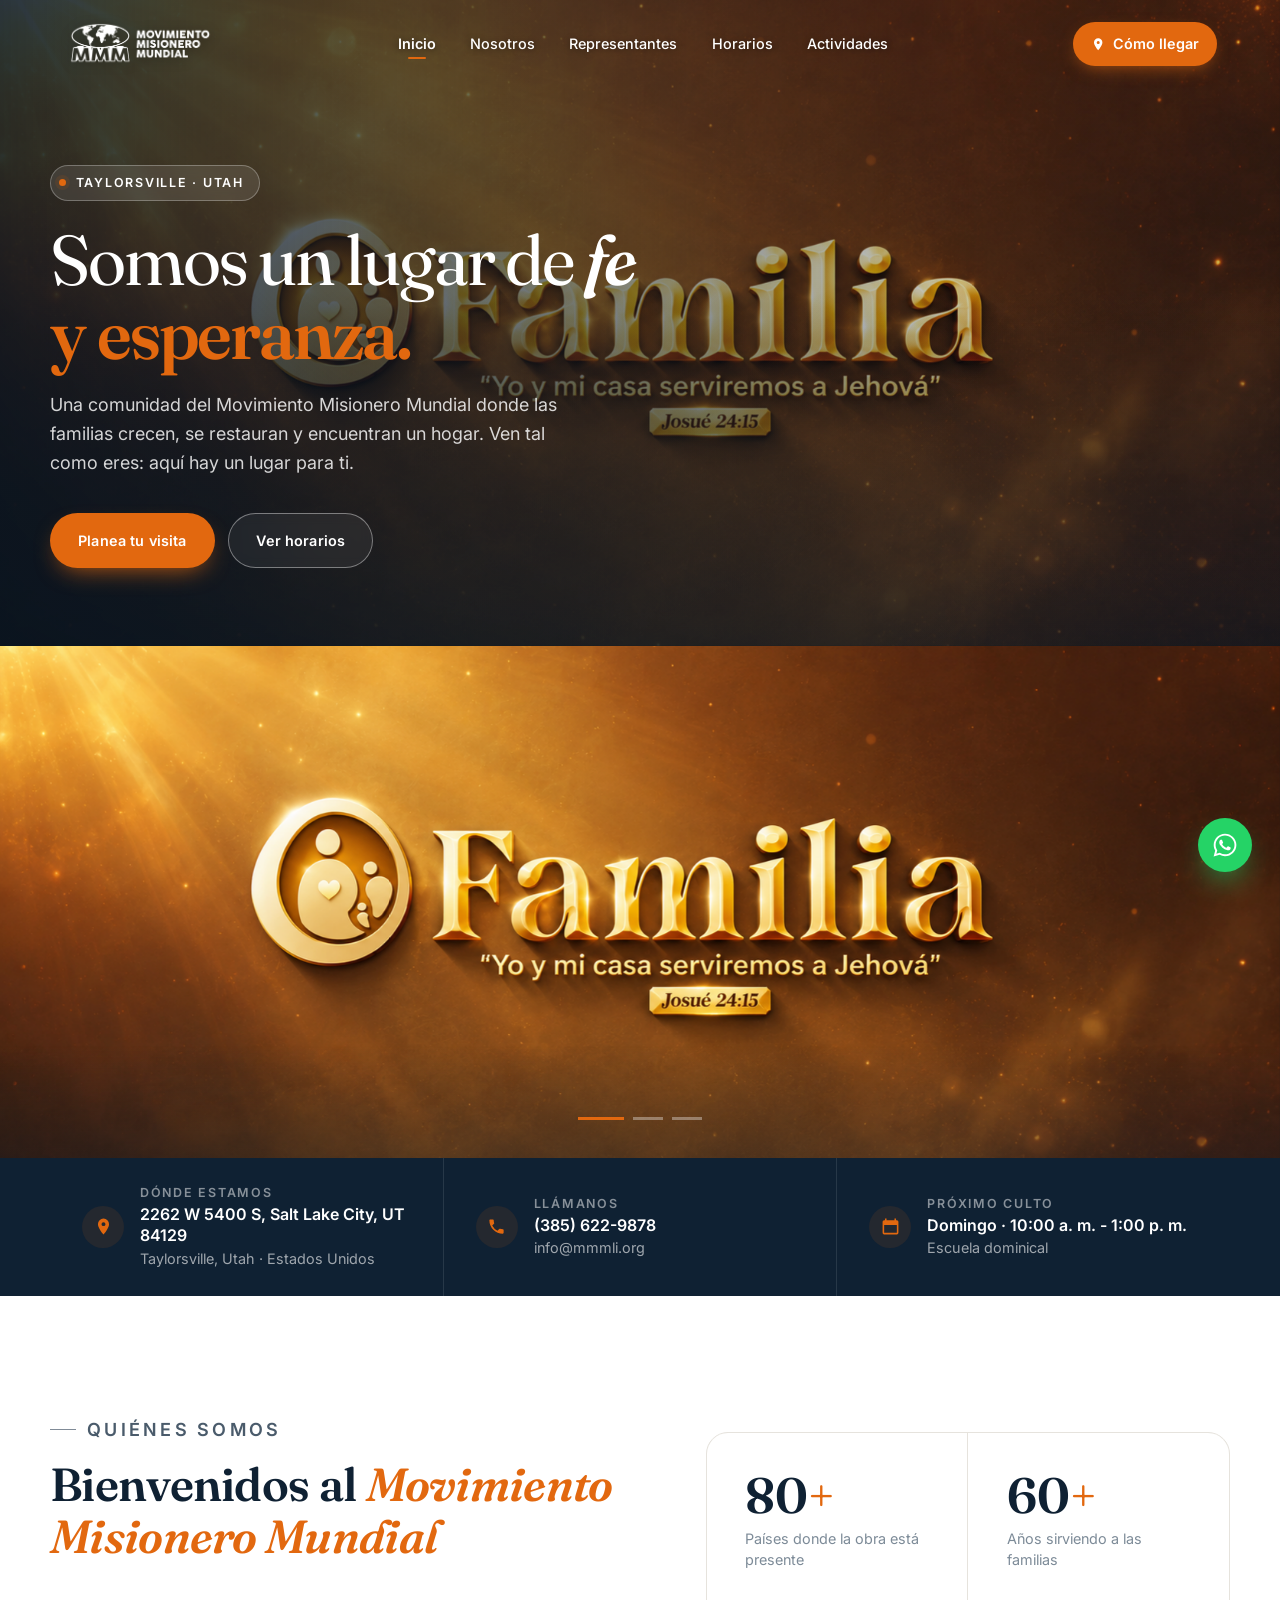
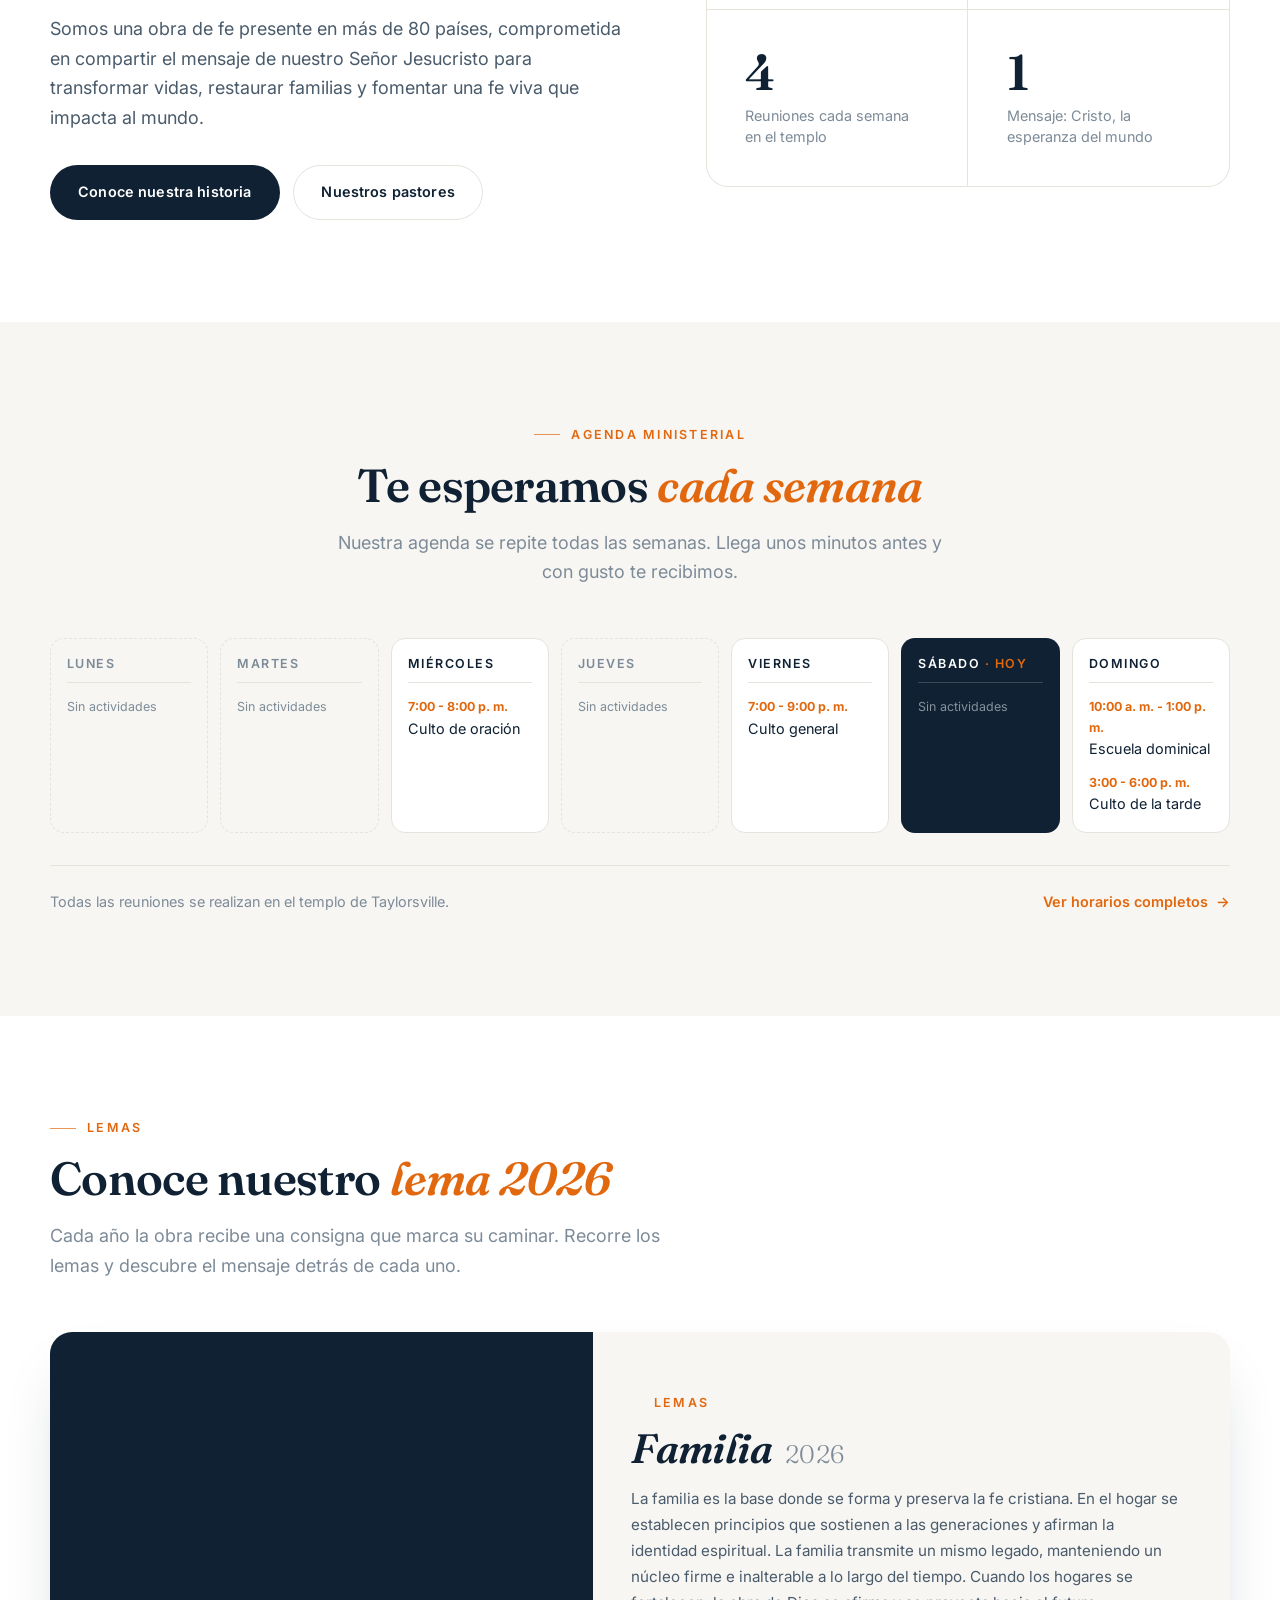
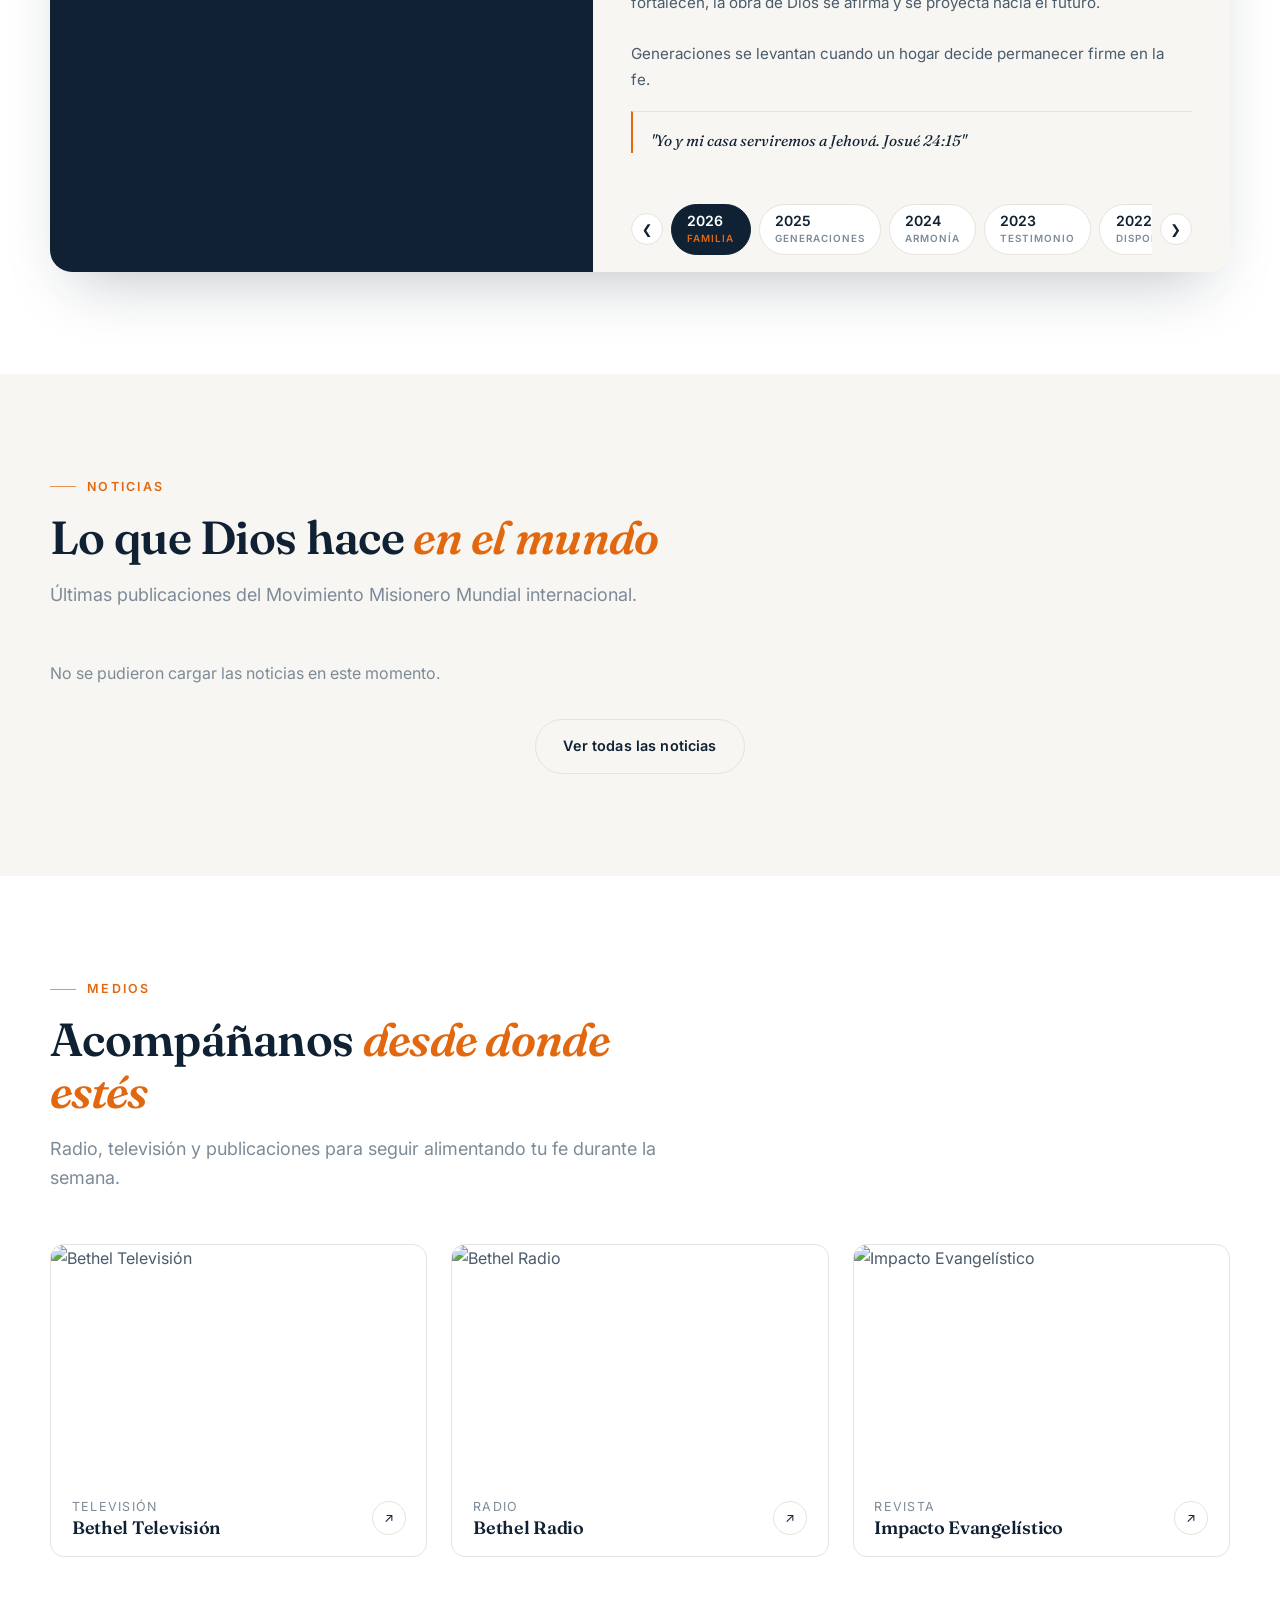
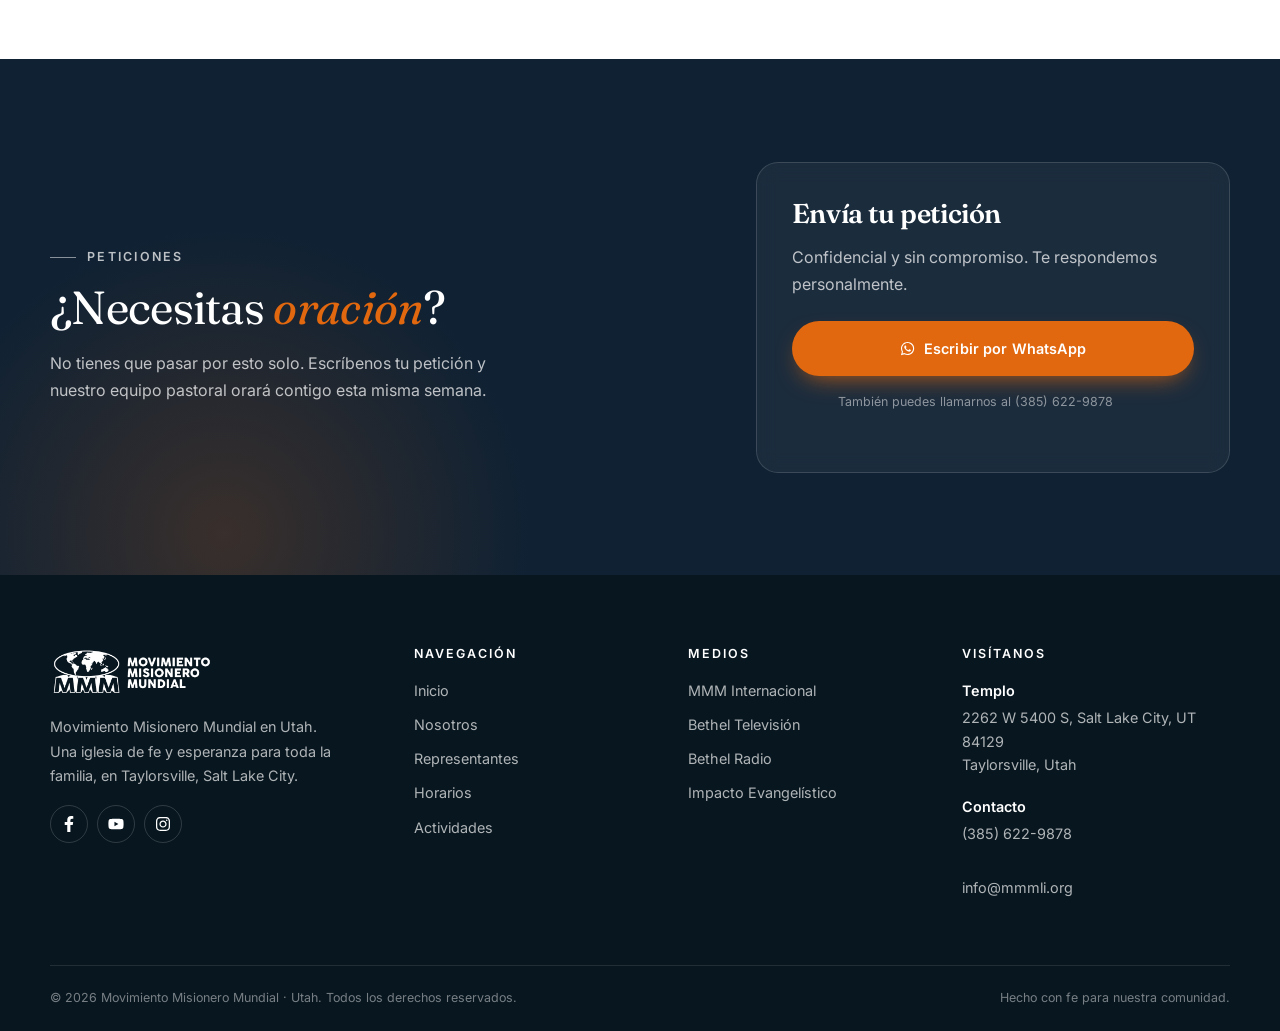
==== index.html @ f044218c "Portada propia encima del slider - Nueva seccion con una sola imagen (la primera del slider) y encim" ====
<!doctype html>
<html lang="es">
  <head>
    <meta charset="UTF-8" />
    <meta name="viewport" content="width=device-width, initial-scale=1.0" />
    <title>MMM Utah | Movimiento Misionero Mundial · Salt Lake City</title>
    <meta
      name="description"
      content="Movimiento Misionero Mundial en Utah. Una iglesia de fe y esperanza en Taylorsville, Salt Lake City. Cultos, oración, familia y una comunidad que te espera."
    />
    <meta name="theme-color" content="#0f2133" />
    <link rel="icon" href="img/logo/favicon.png" />
    <link rel="preconnect" href="https://fonts.googleapis.com" />
    <link rel="preconnect" href="https://fonts.gstatic.com" crossorigin />
    <link rel="stylesheet" href="css/style.css" />
  </head>
  <body>
    <a class="saltar" href="#contenido">Saltar al contenido</a>

    <header class="header">
      <div class="contenedor header__interior">
        <div class="header__cristal" aria-hidden="true"></div>

        <a class="logo" href="index.html" aria-label="MMM Utah · Inicio">
          <img
            src="img/logo/logo_mmm_2026.png"
            alt="Movimiento Misionero Mundial"
          />
        </a>

        <button class="nav__toggle" id="navToggle" aria-label="Abrir menú"
                aria-expanded="false" aria-controls="nav">
          <span></span>
        </button>

        <nav class="nav" id="nav" aria-label="Navegación principal">
          <a href="index.html" class="nav__link nav__link--activo">Inicio</a>
          <a href="paginas/nosotros.html" class="nav__link">Nosotros</a>
          <a href="paginas/representantes.html" class="nav__link">Representantes</a>
          <a href="paginas/horarios.html" class="nav__link">Horarios</a>
          <a href="paginas/noticias.html" class="nav__link">Actividades</a>
        </nav>

        <a class="header__cta" data-mapa href="https://www.google.com/maps/search/?api=1&amp;query=2262%20W%205400%20S%2C%20Salt%20Lake%20City%2C%20UT%2084129"
           target="_blank" rel="noopener" aria-label="Cómo llegar al templo">
          <svg viewBox="0 0 24 24" aria-hidden="true"><path d="M12 2a7 7 0 0 0-7 7c0 5.25 7 13 7 13s7-7.75 7-13a7 7 0 0 0-7-7Zm0 9.5A2.5 2.5 0 1 1 14.5 9 2.5 2.5 0 0 1 12 11.5Z"/></svg>
          <span class="header__cta-txt">Cómo llegar</span>
        </a>
      </div>
    </header>

    <main id="contenido">
      <!-- ===== Portada ===== -->
      <section class="portada" aria-label="Bienvenida">
        <img
          class="portada__fondo"
          src="img/fondos/Lema_Familia_2026.png"
          alt=""
          fetchpriority="high"
        />
        <div class="portada__velo" aria-hidden="true"></div>

        <div class="portada__contenido">
          <div class="contenedor">
            <div class="hero__texto">
              <p class="hero__marca"><i aria-hidden="true"></i> Taylorsville · Utah</p>
              <h1 class="hero__titulo">
                Somos un lugar de <em>fe</em>
                <b>y esperanza.</b>
              </h1>
              <p class="hero__bajada">
                Una comunidad del Movimiento Misionero Mundial donde las
                familias crecen, se restauran y encuentran un hogar. Ven tal
                como eres: aquí hay un lugar para ti.
              </p>
              <div class="hero__acciones">
                <a class="btn btn--primario" href="#visitanos">Planea tu visita</a>
                <a class="btn btn--claro" href="#agenda">Ver horarios</a>
              </div>
            </div>
          </div>
        </div>
      </section>

      <!-- ===== Hero · las imágenes salen de BANNERS en js/datos.js ===== -->
      <section
        class="hero"
        id="banner"
        aria-label="Bienvenida"
        aria-roledescription="carrusel"
      >
        <div class="slider__pista" id="bannerPista"></div>
        <div class="hero__velo" aria-hidden="true"></div>

        <button class="hero__flecha hero__flecha--prev" id="bannerPrev"
                type="button" aria-label="Banner anterior">❮</button>
        <button class="hero__flecha hero__flecha--next" id="bannerNext"
                type="button" aria-label="Banner siguiente">❯</button>

        <div class="slider__puntos" id="bannerPuntos" role="tablist"
             aria-label="Seleccionar banner"></div>
      </section>

      <!-- ===== Contacto rápido ===== -->
      <section class="barra-info" id="visitanos" aria-label="Cómo encontrarnos">
        <div class="contenedor">
          <div class="barra-info__grid">
            <a class="barra-info__item" data-mapa href="https://www.google.com/maps/search/?api=1&amp;query=2262%20W%205400%20S%2C%20Salt%20Lake%20City%2C%20UT%2084129"
               target="_blank" rel="noopener">
              <span class="barra-info__icono" aria-hidden="true">
                <svg viewBox="0 0 24 24"><path d="M12 2a7 7 0 0 0-7 7c0 5.25 7 13 7 13s7-7.75 7-13a7 7 0 0 0-7-7Zm0 9.5A2.5 2.5 0 1 1 14.5 9 2.5 2.5 0 0 1 12 11.5Z"/></svg>
              </span>
              <span class="barra-info__dato">
                <span class="barra-info__rotulo">Dónde estamos</span>
                <span class="barra-info__valor">2262 W 5400 S, Salt Lake City, UT 84129</span>
                <span class="barra-info__extra">Taylorsville, Utah · Estados Unidos</span>
              </span>
            </a>

            <a class="barra-info__item" href="tel:3856229878">
              <span class="barra-info__icono" aria-hidden="true">
                <svg viewBox="0 0 24 24"><path d="M6.6 10.8a15.1 15.1 0 0 0 6.6 6.6l2.2-2.2a1 1 0 0 1 1-.24 11.4 11.4 0 0 0 3.6.58 1 1 0 0 1 1 1V20a1 1 0 0 1-1 1A17 17 0 0 1 3 4a1 1 0 0 1 1-1h3.5a1 1 0 0 1 1 1 11.4 11.4 0 0 0 .58 3.6 1 1 0 0 1-.25 1Z"/></svg>
              </span>
              <span class="barra-info__dato">
                <span class="barra-info__rotulo">Llámanos</span>
                <span class="barra-info__valor">(385) 622-9878</span>
                <span class="barra-info__extra">info@mmmli.org</span>
              </span>
            </a>

            <a class="barra-info__item" href="#agenda">
              <span class="barra-info__icono" aria-hidden="true">
                <svg viewBox="0 0 24 24"><path d="M7 2v2h10V2h2v2h1a2 2 0 0 1 2 2v14a2 2 0 0 1-2 2H4a2 2 0 0 1-2-2V6a2 2 0 0 1 2-2h1V2Zm13 8H4v10h16Z"/></svg>
              </span>
              <span class="barra-info__dato">
                <span class="barra-info__rotulo">Próximo culto</span>
                <span class="barra-info__valor" id="proximoCulto">Consulta la agenda</span>
                <span class="barra-info__extra">Todas las semanas en el templo</span>
              </span>
            </a>
          </div>
        </div>
      </section>

      <!-- ===== Quiénes somos ===== -->
      <section class="seccion" id="nosotros">
        <div class="contenedor somos__grid">
          <div class="somos__texto reveal">
            <header class="sec-head">
              <p class="eyebrow">Quiénes somos</p>
              <h2 class="sec-title">
                Bienvenidos al <em>Movimiento Misionero Mundial</em>
              </h2>
            </header>
            <p>
              Somos una obra de fe presente en más de 80 países, comprometida
              en compartir el mensaje de nuestro Señor Jesucristo para
              transformar vidas, restaurar familias y fomentar una fe viva que
              impacta al mundo.
            </p>
            <div class="somos__acciones">
              <a class="btn btn--oscuro" href="paginas/nosotros.html">Conoce nuestra historia</a>
              <a class="btn btn--linea" href="paginas/representantes.html">Nuestros pastores</a>
            </div>
          </div>

          <div class="somos__cifras reveal">
            <div class="cifra">
              <p class="cifra__num">80<span>+</span></p>
              <p class="cifra__txt">Países donde la obra está presente</p>
            </div>
            <div class="cifra">
              <p class="cifra__num">60<span>+</span></p>
              <p class="cifra__txt">Años sirviendo a las familias</p>
            </div>
            <div class="cifra">
              <p class="cifra__num">4</p>
              <p class="cifra__txt">Reuniones cada semana en el templo</p>
            </div>
            <div class="cifra">
              <p class="cifra__num">1</p>
              <p class="cifra__txt">Mensaje: Cristo, la esperanza del mundo</p>
            </div>
          </div>
        </div>
      </section>

      <!-- ===== Agenda semanal ===== -->
      <section class="seccion seccion--papel" id="agenda">
        <div class="contenedor">
          <header class="sec-head sec-head--centro reveal">
            <p class="eyebrow">Agenda ministerial</p>
            <h2 class="sec-title">Te esperamos <em>cada semana</em></h2>
            <p class="sec-sub">
              Nuestra agenda se repite todas las semanas. Llega unos minutos
              antes y con gusto te recibimos.
            </p>
          </header>

          <!-- main.js arma la semana desde AGENDA en js/datos.js -->
          <div class="agenda__semana reveal" id="agendaSemanal"></div>

          <div class="agenda__pie reveal">
            <p>Todas las reuniones se realizan en el templo de Taylorsville.</p>
            <a class="enlace-flecha" href="paginas/horarios.html">Ver horarios completos</a>
          </div>
        </div>
      </section>

      <!-- ===== Lema del año · datos en LEMAS (js/datos.js) ===== -->
      <section class="seccion" id="lemas">
        <div class="contenedor">
          <header class="sec-head reveal">
            <p class="eyebrow">Lemas</p>
            <h2 class="sec-title">Conoce nuestro <em>lema 2026</em></h2>
            <p class="sec-sub">
              Cada año la obra recibe una consigna que marca su caminar.
              Recorre los lemas y descubre el mensaje detrás de cada uno.
            </p>
          </header>

          <div class="gl-viewport reveal" id="gl-main">
            <div class="gl-col-img">
              <div class="gl-full-bg" id="gl-bg-target"></div>
            </div>

            <div class="gl-col-content">
              <div class="gl-white-card">
                <div id="gl-ajax-container"></div>
              </div>
            </div>

            <div class="gl-dock-nav">
              <button class="gl-btn-arrow" id="gl-prev" type="button" aria-label="Años anteriores">❮</button>
              <div class="gl-scroll-box" id="gl-scroller"></div>
              <button class="gl-btn-arrow" id="gl-next" type="button" aria-label="Años siguientes">❯</button>
            </div>
          </div>
        </div>
      </section>

      <!-- ===== Noticias del sitio internacional ===== -->
      <section class="seccion seccion--papel" id="noticias">
        <div class="contenedor">
          <header class="sec-head reveal">
            <p class="eyebrow">Noticias</p>
            <h2 class="sec-title">Lo que Dios hace <em>en el mundo</em></h2>
            <p class="sec-sub">
              Últimas publicaciones del Movimiento Misionero Mundial
              internacional.
            </p>
          </header>

          <div id="lista-noticias-externas" class="grid-noticias reveal">
            <p>Cargando noticias…</p>
          </div>

          <div class="noticias__pie reveal">
            <a class="btn btn--linea" href="https://mmmoficial.org/noticias/"
               target="_blank" rel="noopener">Ver todas las noticias</a>
          </div>
        </div>
      </section>

      <!-- ===== Medios ===== -->
      <section class="seccion" id="medios">
        <div class="contenedor">
          <header class="sec-head reveal">
            <p class="eyebrow">Medios</p>
            <h2 class="sec-title">Acompáñanos <em>desde donde estés</em></h2>
            <p class="sec-sub">
              Radio, televisión y publicaciones para seguir alimentando tu fe
              durante la semana.
            </p>
          </header>

          <div class="medios__grid reveal">
            <a class="medio" href="https://betheltv.tv/" target="_blank" rel="noopener">
              <div class="medio__foto">
                <img
                  src="https://mmmoficial.org/wp-content/uploads/2026/02/mmm_oficial_19-1024x702.jpg"
                  srcset="https://mmmoficial.org/wp-content/uploads/2026/02/mmm_oficial_19-768x526.jpg 768w,
                          https://mmmoficial.org/wp-content/uploads/2026/02/mmm_oficial_19-1024x702.jpg 1024w"
                  sizes="(max-width: 900px) 100vw, 33vw"
                  width="800" height="548" loading="lazy" alt="Bethel Televisión"
                />
              </div>
              <div class="medio__pie">
                <div>
                  <small>Televisión</small>
                  <h3>Bethel Televisión</h3>
                </div>
                <span class="medio__ir" aria-hidden="true">↗</span>
              </div>
            </a>

            <a class="medio" href="http://bethelradio.fm" target="_blank" rel="noopener">
              <div class="medio__foto">
                <img
                  src="https://mmmoficial.org/wp-content/uploads/2026/02/mmm_oficial_20-1024x702.jpg"
                  srcset="https://mmmoficial.org/wp-content/uploads/2026/02/mmm_oficial_20-768x526.jpg 768w,
                          https://mmmoficial.org/wp-content/uploads/2026/02/mmm_oficial_20-1024x702.jpg 1024w"
                  sizes="(max-width: 900px) 100vw, 33vw"
                  width="800" height="548" loading="lazy" alt="Bethel Radio"
                />
              </div>
              <div class="medio__pie">
                <div>
                  <small>Radio</small>
                  <h3>Bethel Radio</h3>
                </div>
                <span class="medio__ir" aria-hidden="true">↗</span>
              </div>
            </a>

            <a class="medio" href="https://impactoevangelistico.net/" target="_blank" rel="noopener">
              <div class="medio__foto">
                <img
                  src="https://mmmoficial.org/wp-content/uploads/2026/02/mmm_oficial_21-1024x702.jpg"
                  srcset="https://mmmoficial.org/wp-content/uploads/2026/02/mmm_oficial_21-768x526.jpg 768w,
                          https://mmmoficial.org/wp-content/uploads/2026/02/mmm_oficial_21-1024x702.jpg 1024w"
                  sizes="(max-width: 900px) 100vw, 33vw"
                  width="800" height="548" loading="lazy" alt="Impacto Evangelístico"
                />
              </div>
              <div class="medio__pie">
                <div>
                  <small>Revista</small>
                  <h3>Impacto Evangelístico</h3>
                </div>
                <span class="medio__ir" aria-hidden="true">↗</span>
              </div>
            </a>
          </div>
        </div>
      </section>

      <!-- ===== Peticiones de oración ===== -->
      <section class="seccion oracion" id="oracion">
        <div class="contenedor oracion__grid">
          <div class="reveal">
            <p class="eyebrow">Peticiones</p>
            <h2>¿Necesitas <em>oración</em>?</h2>
            <p>
              No tienes que pasar por esto solo. Escríbenos tu petición y
              nuestro equipo pastoral orará contigo esta misma semana.
            </p>
          </div>

          <div class="oracion__caja reveal">
            <h3>Envía tu petición</h3>
            <p>Confidencial y sin compromiso. Te respondemos personalmente.</p>
            <a
              class="btn btn--primario"
              href="https://wa.me/51988071855?text=Necesito%20que%20oren%20por%20mi%20petici%C3%B3n"
              target="_blank" rel="noopener"
            >
              <svg viewBox="0 0 448 512" aria-hidden="true"><path d="M380.9 97.1C339 55.1 283.2 32 223.9 32c-122.4 0-222 99.6-222 222 0 39.1 10.2 77.3 29.6 111L0 480l117.7-30.9c32.4 17.7 68.9 27 106.1 27h.1c122.3 0 224.1-99.6 224.1-222 0-59.3-25.2-115-67.1-157zm-157 341.6c-33.2 0-65.7-8.9-94-25.7l-6.7-4-69.8 18.3L72 359.2l-4.4-7c-18.5-29.4-28.2-63.3-28.2-98.2 0-101.7 82.8-184.5 184.6-184.5 49.3 0 95.6 19.2 130.4 54.1 34.8 34.9 56.2 81.2 56.1 130.5 0 101.8-84.9 184.6-186.6 184.6zm101.2-138.2c-5.5-2.8-32.8-16.2-37.9-18-5.1-1.9-8.8-2.8-12.5 2.8-3.7 5.6-14.3 18-17.6 21.8-3.2 3.7-6.5 4.2-12 1.4-32.6-16.3-54-29.1-75.5-66-5.7-9.8 5.7-9.1 16.3-30.3 1.8-3.7.9-6.9-.5-9.7-1.4-2.8-12.5-30.1-17.1-41.2-4.5-10.8-9.1-9.3-12.5-9.5-3.2-.2-6.9-.2-10.6-.2-3.7 0-9.7 1.4-14.8 6.9-5.1 5.6-19.4 19-19.4 46.3 0 27.3 19.9 53.7 22.6 57.4 2.8 3.7 39.1 59.7 94.8 83.8 35.2 15.2 49 16.5 66.6 13.9 10.7-1.6 32.8-13.4 37.4-26.4 4.6-13 4.6-24.1 3.2-26.4-1.3-2.5-5-3.9-10.5-6.6z"/></svg>
              Escribir por WhatsApp
            </a>
            <p class="oracion__nota">También puedes llamarnos al (385) 622-9878</p>
          </div>
        </div>
      </section>
    </main>

    <footer class="footer">
      <div class="contenedor">
        <div class="footer__grid">
          <div>
            <div class="footer__logo">
              <img src="img/logo/logo_mmm_2026.png" alt="Movimiento Misionero Mundial" />
            </div>
            <p class="footer__lema">
              Movimiento Misionero Mundial en Utah. Una iglesia de fe y
              esperanza para toda la familia, en Taylorsville, Salt Lake City.
            </p>
            <div class="footer__redes">
              <a href="https://www.facebook.com/mmmoficial" target="_blank" rel="noopener" aria-label="Facebook">
                <svg viewBox="0 0 320 512"><path d="M279.14 288l14.22-92.66h-88.91v-60.13c0-25.35 12.42-50.06 52.24-50.06h40.42V6.26S260.43 0 225.36 0c-73.22 0-121.08 44.38-121.08 124.72v70.62H22.89V288h81.39v224h100.17V288z"/></svg>
              </a>
              <a href="https://www.youtube.com/@mmmoficial" target="_blank" rel="noopener" aria-label="YouTube">
                <svg viewBox="0 0 576 512"><path d="M549.65 124.08c-6.28-23.65-24.79-42.28-48.28-48.6C458.78 64 288 64 288 64S117.22 64 74.63 75.48c-23.49 6.32-42 24.95-48.28 48.6C15 167.06 15 256.3 15 256.3s0 89.24 11.35 132.22c6.28 23.65 24.79 41.5 48.28 47.82C117.22 448 288 448 288 448s170.78 0 213.37-11.66c23.49-6.32 42-24.17 48.28-47.82C561 345.54 561 256.3 561 256.3s0-89.24-11.35-132.22zM232.15 337.6V175l142.77 81.3z"/></svg>
              </a>
              <a href="https://www.instagram.com/mmmoficial" target="_blank" rel="noopener" aria-label="Instagram">
                <svg viewBox="0 0 448 512"><path d="M224.1 141c-63.6 0-114.9 51.3-114.9 114.9s51.3 114.9 114.9 114.9S339 319.5 339 255.9 287.7 141 224.1 141zm0 189.6c-41.1 0-74.7-33.5-74.7-74.7s33.5-74.7 74.7-74.7 74.7 33.5 74.7 74.7-33.6 74.7-74.7 74.7zm146.4-194.3c0 14.9-12 26.8-26.8 26.8-14.9 0-26.8-12-26.8-26.8s12-26.8 26.8-26.8 26.8 12 26.8 26.8zm76.1 27.2c-1.7-35.9-9.9-67.7-36.2-93.9-26.2-26.2-58-34.4-93.9-36.2-37-2.1-147.9-2.1-184.9 0-35.8 1.7-67.6 9.9-93.9 36.1s-34.4 58-36.2 93.9c-2.1 37-2.1 147.9 0 184.9 1.7 35.9 9.9 67.7 36.2 93.9s58 34.4 93.9 36.2c37 2.1 147.9 2.1 184.9 0 35.9-1.7 67.7-9.9 93.9-36.2 26.2-26.2 34.4-58 36.2-93.9 2.1-37 2.1-147.8 0-184.8zM398.8 388c-7.8 19.6-22.9 34.7-42.6 42.6-29.5 11.7-99.5 9-132.1 9s-102.7 2.6-132.1-9c-19.6-7.8-34.7-22.9-42.6-42.6-11.7-29.5-9-99.5-9-132.1s-2.6-102.7 9-132.1c7.8-19.6 22.9-34.7 42.6-42.6 29.5-11.7 99.5-9 132.1-9s102.7-2.6 132.1 9c19.6 7.8 34.7 22.9 42.6 42.6 11.7 29.5 9 99.5 9 132.1s2.7 102.7-9 132.1z"/></svg>
              </a>
            </div>
          </div>

          <nav aria-label="Enlaces del sitio">
            <h2 class="footer__titulo">Navegación</h2>
            <ul class="footer__lista">
              <li><a href="index.html">Inicio</a></li>
              <li><a href="paginas/nosotros.html">Nosotros</a></li>
              <li><a href="paginas/representantes.html">Representantes</a></li>
              <li><a href="paginas/horarios.html">Horarios</a></li>
              <li><a href="paginas/noticias.html">Actividades</a></li>
            </ul>
          </nav>

          <nav aria-label="Enlaces externos">
            <h2 class="footer__titulo">Medios</h2>
            <ul class="footer__lista">
              <li><a href="https://mmmoficial.org/" target="_blank" rel="noopener">MMM Internacional</a></li>
              <li><a href="https://betheltv.tv/" target="_blank" rel="noopener">Bethel Televisión</a></li>
              <li><a href="http://bethelradio.fm" target="_blank" rel="noopener">Bethel Radio</a></li>
              <li><a href="https://impactoevangelistico.net/" target="_blank" rel="noopener">Impacto Evangelístico</a></li>
            </ul>
          </nav>

          <div>
            <h2 class="footer__titulo">Visítanos</h2>
            <p class="footer__dato">
              <strong>Templo</strong>
              2262 W 5400 S, Salt Lake City, UT 84129<br />
              Taylorsville, Utah
            </p>
            <p class="footer__dato">
              <strong>Contacto</strong>
              <a href="tel:3856229878">(385) 622-9878</a><br />
              <a href="mailto:info@mmmli.org">info@mmmli.org</a>
            </p>
          </div>
        </div>

        <div class="footer__base">
          <p>&copy; <span id="anio"></span> Movimiento Misionero Mundial · Utah. Todos los derechos reservados.</p>
          <p>Hecho con fe para nuestra comunidad.</p>
        </div>
      </div>
    </footer>

    <a class="flotante"
       href="https://wa.me/51988071855?text=Hola%2C%20quisiera%20m%C3%A1s%20informaci%C3%B3n"
       target="_blank" rel="noopener" aria-label="Escríbenos por WhatsApp">
      <svg viewBox="0 0 448 512" aria-hidden="true"><path d="M380.9 97.1C339 55.1 283.2 32 223.9 32c-122.4 0-222 99.6-222 222 0 39.1 10.2 77.3 29.6 111L0 480l117.7-30.9c32.4 17.7 68.9 27 106.1 27h.1c122.3 0 224.1-99.6 224.1-222 0-59.3-25.2-115-67.1-157zm-157 341.6c-33.2 0-65.7-8.9-94-25.7l-6.7-4-69.8 18.3L72 359.2l-4.4-7c-18.5-29.4-28.2-63.3-28.2-98.2 0-101.7 82.8-184.5 184.6-184.5 49.3 0 95.6 19.2 130.4 54.1 34.8 34.9 56.2 81.2 56.1 130.5 0 101.8-84.9 184.6-186.6 184.6zm101.2-138.2c-5.5-2.8-32.8-16.2-37.9-18-5.1-1.9-8.8-2.8-12.5 2.8-3.7 5.6-14.3 18-17.6 21.8-3.2 3.7-6.5 4.2-12 1.4-32.6-16.3-54-29.1-75.5-66-5.7-9.8 5.7-9.1 16.3-30.3 1.8-3.7.9-6.9-.5-9.7-1.4-2.8-12.5-30.1-17.1-41.2-4.5-10.8-9.1-9.3-12.5-9.5-3.2-.2-6.9-.2-10.6-.2-3.7 0-9.7 1.4-14.8 6.9-5.1 5.6-19.4 19-19.4 46.3 0 27.3 19.9 53.7 22.6 57.4 2.8 3.7 39.1 59.7 94.8 83.8 35.2 15.2 49 16.5 66.6 13.9 10.7-1.6 32.8-13.4 37.4-26.4 4.6-13 4.6-24.1 3.2-26.4-1.3-2.5-5-3.9-10.5-6.6z"/></svg>
    </a>

    <script src="js/datos.js"></script>
    <script src="js/main.js"></script>
    <script src="js/noticias-externas.js"></script>
    <script src="js/lemas.js"></script>
  </body>
</html>
---- css/style.css ----
/* ============================================================
   MMM · Utah — Hoja de estilos
   Sistema minimalista y uniforme.

   1. Tokens        2. Base y tipografía   3. Utilidades
   4. Header/Nav    5. Hero                6. Componentes
   7. Secciones     8. Footer              9. Responsive
   ============================================================ */

/* Tipografías: display editorial + interfaz neutra */
@import url("https://fonts.googleapis.com/css2?family=Fraunces:opsz,wght@9..144,300;9..144,400;9..144,600;9..144,700&family=Inter:wght@400;500;600;700&display=swap");

/* 1. Tokens --------------------------------------------------- */
:root {
  /* Color · una sola familia fría + un acento cálido */
  --ink:        #0f2133;   /* titulares y fondos oscuros   */
  --ink-suave:  #34485c;   /* texto fuerte                 */
  --tinta:      #4a5b6b;   /* cuerpo de texto              */
  --tenue:      #7d8b98;   /* metadatos                    */

  --acento:     #e2680f;   /* naranja de marca             */
  --acento-osc: #c25706;
  --acento-luz: rgba(226, 104, 15, .1);

  --papel:      #ffffff;
  --papel-2:    #f7f6f3;   /* crema muy suave              */
  --papel-3:    #eeece6;
  --linea:      #e6e3dd;
  --linea-luz:  rgba(255, 255, 255, .16);

  /* Compatibilidad con nombres antiguos usados en el JS/HTML */
  --color-principal: var(--ink);
  --color-acento:    var(--acento);
  --color-texto:     var(--tinta);
  --color-gris:      var(--tenue);
  --borde:           var(--linea);
  --color-naranja:   var(--acento);
  --color-fecha:     var(--acento);

  /* Tipografía */
  --display: "Fraunces", "Iowan Old Style", Georgia, serif;
  --fuente:  "Inter", system-ui, -apple-system, "Segoe UI", sans-serif;

  --t-xs:  .78rem;
  --t-sm:  .9rem;
  --t-md:  1rem;
  --t-lg:  1.125rem;
  --t-xl:  clamp(1.35rem, 1.1rem + .9vw, 1.7rem);
  --t-2xl: clamp(1.8rem, 1.3rem + 2vw, 2.9rem);
  --t-3xl: clamp(2.4rem, 1.5rem + 3.8vw, 4.4rem);

  /* Ritmo */
  --s-1: .5rem;
  --s-2: 1rem;
  --s-3: 1.5rem;
  --s-4: 2rem;
  --s-5: 3rem;
  --s-6: 4.5rem;
  --seccion: clamp(4rem, 8vw, 7rem);

  --radio-sm: 8px;
  --radio:    14px;
  --radio-lg: 22px;

  --sombra-sm: 0 1px 2px rgba(15, 33, 51, .05);
  --sombra:    0 10px 30px -12px rgba(15, 33, 51, .18);
  --sombra-lg: 0 30px 60px -25px rgba(15, 33, 51, .28);

  --ease: cubic-bezier(.22, 1, .36, 1);
  --ancho-max: 1180px;
}

/* 2. Base ----------------------------------------------------- */
*, *::before, *::after { margin: 0; padding: 0; box-sizing: border-box; }

html { -webkit-text-size-adjust: 100%; scroll-behavior: smooth; }

body {
  -webkit-tap-highlight-color: rgba(226, 104, 15, .15);
  font-family: var(--fuente);
  font-size: var(--t-md);
  color: var(--tinta);
  line-height: 1.65;
  background: var(--papel);
  -webkit-font-smoothing: antialiased;
  overflow-x: hidden;
}

img, svg { max-width: 100%; display: block; }
a { color: inherit; text-decoration: none; }
button { font: inherit; }
ul  { list-style: none; }

h1, h2, h3, h4 {
  font-family: var(--display);
  color: var(--ink);
  font-weight: 600;
  line-height: 1.12;
  letter-spacing: -.015em;
}

::selection { background: var(--acento); color: #fff; }

:focus-visible {
  outline: 2px solid var(--acento);
  outline-offset: 3px;
  border-radius: 3px;
}

/* 3. Utilidades ------------------------------------------------ */
.contenedor {
  width: min(100% - 2.5rem, var(--ancho-max));
  margin-inline: auto;
}

.seccion { padding-block: var(--seccion); }
.seccion--papel { background: var(--papel-2); }

/* Encabezado de sección: mismo patrón en todo el sitio */
.sec-head { max-width: 62ch; margin-bottom: clamp(2rem, 4vw, 3.25rem); }
.sec-head--centro { margin-inline: auto; text-align: center; }

.eyebrow {
  display: flex;
  align-items: center;
  gap: .7rem;
  margin-bottom: .9rem;
  color: var(--acento);
  font-size: var(--t-xs);
  font-weight: 600;
  letter-spacing: .18em;
  text-transform: uppercase;
}
.sec-head--centro .eyebrow { justify-content: center; }
.eyebrow::before {
  content: "";
  width: 26px;
  height: 1px;
  background: currentColor;
  opacity: .7;
}

.sec-title { font-size: var(--t-2xl); }
.sec-title em { font-style: italic; color: var(--acento); }

.sec-sub {
  margin-top: var(--s-2);
  color: var(--tenue);
  font-size: var(--t-lg);
  max-width: 58ch;
}
.sec-head--centro .sec-sub { margin-inline: auto; }

/* Aparición al desplazar (main.js) */
.reveal {
  opacity: 0;
  transform: translateY(22px);
  transition: opacity .7s var(--ease), transform .7s var(--ease);
}
.reveal.es-visible { opacity: 1; transform: none; }

@media (prefers-reduced-motion: reduce) {
  html { scroll-behavior: auto; }
  .reveal { opacity: 1; transform: none; transition: none; }
  *, *::before, *::after {
    animation-duration: .01ms !important;
    transition-duration: .01ms !important;
  }
}

/* Salto al contenido (accesibilidad) */
.saltar {
  position: absolute;
  left: 50%;
  top: -100px;
  transform: translateX(-50%);
  z-index: 200;
  background: var(--ink);
  color: #fff;
  padding: .7rem 1.2rem;
  border-radius: 0 0 var(--radio-sm) var(--radio-sm);
  transition: top .2s var(--ease);
}
.saltar:focus { top: 0; }

/* 4. Header y navegación --------------------------------------- */
.header {
  position: sticky;
  top: 0;
  z-index: 60;
  padding-block: .75rem;
  background: transparent;
}

.header__interior {
  position: relative;
  display: flex;
  align-items: center;
  justify-content: space-between;
  gap: var(--s-3);
  padding: .55rem .8rem .55rem 1.1rem;
  border-radius: 999px;
  transition: box-shadow .35s var(--ease), background .35s var(--ease);
}

/* Cristal esmerilado: capa aparte para que el menú móvil, que es
   hijo del header, conserve un fondo real que difuminar */
.header__cristal {
  position: absolute;
  inset: 0;
  border-radius: inherit;
  opacity: 0;
  background: rgba(255, 255, 255, .82);
  border: 1px solid rgba(255, 255, 255, .5);
  -webkit-backdrop-filter: blur(18px) saturate(180%);
          backdrop-filter: blur(18px) saturate(180%);
  transition: opacity .4s var(--ease);
  pointer-events: none;
}

.header--desplazado .header__cristal { opacity: 1; }
.header--desplazado .header__interior { box-shadow: var(--sombra); }

/* Sobre el hero o la portada oscura el cristal se tiñe de oscuro:
   con el blanco, las letras blancas del menú se perdían al bajar */
.header:not(.header--sobre-claro) .header__cristal {
  background: rgba(11, 24, 37, .55);
  border-color: rgba(255, 255, 255, .14);
}

.header .logo,
.header .nav,
.header .nav__toggle,
.header .header__cta { position: relative; z-index: 1; }

.logo img {
  height: 46px;
  width: auto;
  transition: filter .35s var(--ease);
}

/* Sobre el banner el contenido va en blanco con sombra fina */
.header .nav__link,
.header .nav__toggle { color: #fff; text-shadow: 0 1px 6px rgba(0, 0, 0, .45); }
.header .logo img    { filter: drop-shadow(0 2px 6px rgba(0, 0, 0, .35)); }

/* Sobre contenido claro (lo activa main.js) */
.header--sobre-claro .nav__link,
.header--sobre-claro .nav__toggle {
  color: var(--ink);
  text-shadow: none;
}
.header--sobre-claro .logo img { filter: invert(1); }

.nav { display: flex; align-items: center; gap: .35rem; }

.nav__link {
  position: relative;
  padding: .5rem .9rem;
  border-radius: 999px;
  font-size: var(--t-sm);
  font-weight: 500;
  transition: color .25s var(--ease), background .25s var(--ease);
}

.nav__link::after {
  content: "";
  position: absolute;
  left: 50%;
  bottom: .28rem;
  width: 0;
  height: 2px;
  background: var(--acento);
  border-radius: 2px;
  transform: translateX(-50%);
  transition: width .3s var(--ease);
}

.nav__link:hover::after,
.nav__link--activo::after { width: 18px; }
.nav__link--activo { font-weight: 600; }

.header__cta {
  display: inline-flex;
  align-items: center;
  gap: .45rem;
  padding: .62rem 1.15rem;
  border-radius: 999px;
  background: var(--acento);
  color: #fff;
  font-size: var(--t-sm);
  font-weight: 600;
  box-shadow: 0 6px 18px -6px rgba(226, 104, 15, .7);
  transition: transform .25s var(--ease), background .25s var(--ease);
}
.header__cta:hover { background: var(--acento-osc); transform: translateY(-2px); }
.header__cta svg { width: 1em; height: 1em; fill: currentColor; flex-shrink: 0; }
.header__cta-txt { white-space: nowrap; }

.nav__toggle {
  display: none;
  width: 42px;
  height: 42px;
  border: 0;
  border-radius: 50%;
  background: none;
  cursor: pointer;
  place-items: center;
}
.nav__toggle span {
  position: relative;
  display: block;
  width: 20px;
  height: 2px;
  border-radius: 2px;
  background: currentColor;
  transition: transform .3s var(--ease), background .2s;
}
.nav__toggle span::before,
.nav__toggle span::after {
  content: "";
  position: absolute;
  left: 0;
  width: 20px;
  height: 2px;
  border-radius: 2px;
  background: currentColor;
  transition: transform .3s var(--ease);
}
.nav__toggle span::before { top: -6px; }
.nav__toggle span::after  { top: 6px; }

.header--menu-abierto .nav__toggle span { background: transparent; }
.header--menu-abierto .nav__toggle span::before { transform: translateY(6px) rotate(45deg); }
.header--menu-abierto .nav__toggle span::after  { transform: translateY(-6px) rotate(-45deg); }

/* 5. Portada --------------------------------------------------- */
/* Una sola imagen y el mensaje de bienvenida encima. Es la que se
   mete bajo la barra, así el menú tiene fondo oscuro detrás. */
.portada {
  position: relative;
  overflow: hidden;
  background: var(--ink);
  margin-top: calc(-1 * var(--alto-header, 76px));
  height: calc(clamp(520px, 62vh, 720px) + var(--alto-header, 76px));
}

.portada__fondo {
  position: absolute;
  inset: 0;
  width: 100%;
  height: 100%;
  object-fit: cover;
  object-position: center;
  transform: scale(1.05);
  animation: portadaZoom 12s var(--ease) forwards;
}

@keyframes portadaZoom { to { transform: scale(1); } }

/* Velo para que el texto se lea sobre la foto */
.portada__velo {
  position: absolute;
  inset: 0;
  z-index: 2;
  pointer-events: none;
  background:
    linear-gradient(to right, rgba(8, 20, 32, .86) 0%, rgba(8, 20, 32, .55) 45%, rgba(8, 20, 32, .18) 78%),
    linear-gradient(to top, rgba(8, 20, 32, .7) 0%, transparent 55%);
}

.portada__contenido {
  position: absolute;
  inset: 0;
  z-index: 3;
  display: flex;
  align-items: center;
  padding-top: var(--alto-header, 76px);
}

/* El mensaje entra de a poco al abrir la página */
.portada .hero__texto > * { animation: portadaEntra .9s var(--ease) backwards; }
.portada .hero__marca    { animation-delay: .15s; }
.portada .hero__titulo   { animation-delay: .28s; }
.portada .hero__bajada   { animation-delay: .4s; }
.portada .hero__acciones { animation-delay: .52s; }

@keyframes portadaEntra {
  from { opacity: 0; transform: translateY(18px); }
  to   { opacity: 1; transform: none; }
}

@media (prefers-reduced-motion: reduce) {
  .portada__fondo { animation: none; transform: none; }
  .portada .hero__texto > * { animation: none; }
}

/* 5. Hero ------------------------------------------------------ */
/* El slider va debajo de la portada: ya no se mete bajo la barra */
.hero {
  position: relative;
  overflow: hidden;
  background: var(--ink);
  height: clamp(300px, 40vw, 560px);
}

.slider__pista {
  display: flex;
  height: 100%;
  transition: transform .9s var(--ease);
}

.slider__slide { position: relative; flex: 0 0 100%; height: 100%; }

.slider__imagen {
  width: 100%;
  height: 100%;
  object-fit: cover;
  object-position: center;
  transform: scale(1.06);
  animation: heroZoom 9s var(--ease) forwards;
}

@keyframes heroZoom { to { transform: scale(1); } }

/* Sombra fina abajo para que los puntos no se pierdan en una foto
   clara; el slider ya no lleva texto encima */
.hero__velo {
  position: absolute;
  inset: 0;
  z-index: 2;
  pointer-events: none;
  background: linear-gradient(to top, rgba(8, 20, 32, .45) 0%, transparent 22%);
}

.hero__texto { max-width: 40rem; color: #fff; }

.hero__marca {
  display: inline-flex;
  align-items: center;
  gap: .6rem;
  margin-bottom: 1.4rem;
  padding: .42rem .95rem .42rem .5rem;
  border: 1px solid rgba(255, 255, 255, .28);
  border-radius: 999px;
  background: rgba(255, 255, 255, .1);
  -webkit-backdrop-filter: blur(8px);
          backdrop-filter: blur(8px);
  font-size: var(--t-xs);
  font-weight: 600;
  letter-spacing: .14em;
  text-transform: uppercase;
}
.hero__marca i {
  width: 7px;
  height: 7px;
  border-radius: 50%;
  background: var(--acento);
  box-shadow: 0 0 0 4px var(--acento-luz);
}

.hero__titulo {
  color: #fff;
  font-size: var(--t-3xl);
  font-weight: 400;
  line-height: 1.04;
  letter-spacing: -.03em;
  text-wrap: balance;
}
.hero__titulo em {
  font-style: italic;
  font-weight: 600;
  color: #fff;
}
.hero__titulo b {
  display: block;
  font-weight: 600;
  color: var(--acento);
}

.hero__bajada {
  margin-top: 1.35rem;
  max-width: 34rem;
  color: rgba(255, 255, 255, .82);
  font-size: var(--t-lg);
  line-height: 1.6;
}

.hero__acciones {
  display: flex;
  flex-wrap: wrap;
  gap: .85rem;
  margin-top: 2.2rem;
}

/* Controles del slider */
.slider__puntos {
  position: absolute;
  left: 0;
  right: 0;
  bottom: clamp(.9rem, 3vh, 2.2rem);
  z-index: 4;
  display: flex;
  justify-content: center;
  gap: .55rem;
}

.slider__punto {
  width: 30px;
  height: 3px;
  /* El relleno agranda la zona que se puede tocar con el dedo sin
     engordar la barrita: se pinta solo sobre el contenido */
  padding: 11px 0;
  box-sizing: content-box;
  background-clip: content-box;
  border: 0;
  border-radius: 3px;
  background-color: rgba(255, 255, 255, .35);
  cursor: pointer;
  transition: background-color .3s var(--ease), width .3s var(--ease);
}
.slider__punto:hover { background-color: rgba(255, 255, 255, .6); }
.slider__punto--activo { width: 46px; background-color: var(--acento); }

.hero__flecha {
  position: absolute;
  top: 50%;
  z-index: 4;
  display: grid;
  place-items: center;
  width: 48px;
  height: 48px;
  transform: translateY(-50%);
  border: 1px solid rgba(255, 255, 255, .3);
  border-radius: 50%;
  background: rgba(255, 255, 255, .08);
  -webkit-backdrop-filter: blur(6px);
          backdrop-filter: blur(6px);
  color: #fff;
  font-size: 1rem;
  cursor: pointer;
  opacity: 0;
  transition: opacity .3s var(--ease), background .3s var(--ease);
}
.hero:hover .hero__flecha,
.hero__flecha:focus-visible { opacity: 1; }
.hero__flecha:hover { background: rgba(255, 255, 255, .22); }
.hero__flecha--prev { left: clamp(.8rem, 2vw, 2rem); }
.hero__flecha--next { right: clamp(.8rem, 2vw, 2rem); }

@media (prefers-reduced-motion: reduce) {
  .slider__pista { transition: none; }
  .slider__imagen { animation: none; transform: none; }
}

/* 6. Componentes ----------------------------------------------- */
.btn {
  display: inline-flex;
  align-items: center;
  justify-content: center;
  gap: .55rem;
  padding: .92rem 1.7rem;
  border: 1px solid transparent;
  border-radius: 999px;
  font-size: var(--t-sm);
  font-weight: 600;
  letter-spacing: .01em;
  cursor: pointer;
  transition: transform .25s var(--ease), background .25s var(--ease),
              color .25s var(--ease), border-color .25s var(--ease),
              box-shadow .25s var(--ease);
}
.btn:hover { transform: translateY(-2px); }
.btn svg { width: 1.05em; height: 1.05em; fill: currentColor; }

.btn--primario {
  background: var(--acento);
  color: #fff;
  box-shadow: 0 10px 24px -10px rgba(226, 104, 15, .85);
}
.btn--primario:hover { background: var(--acento-osc); }

.btn--linea {
  border-color: var(--linea);
  color: var(--ink);
  background: transparent;
}
.btn--linea:hover { border-color: var(--ink); background: var(--ink); color: #fff; }

.btn--claro {
  border-color: rgba(255, 255, 255, .4);
  color: #fff;
  background: rgba(255, 255, 255, .06);
  -webkit-backdrop-filter: blur(6px);
          backdrop-filter: blur(6px);
}
.btn--claro:hover { background: #fff; color: var(--ink); border-color: #fff; }

.btn--oscuro { background: var(--ink); color: #fff; }
.btn--oscuro:hover { background: #081724; }

/* Enlace con flecha */
.enlace-flecha {
  display: inline-flex;
  align-items: center;
  gap: .5rem;
  color: var(--acento);
  font-weight: 600;
  font-size: var(--t-sm);
}
.enlace-flecha::after {
  content: "→";
  transition: transform .25s var(--ease);
}
.enlace-flecha:hover::after { transform: translateX(5px); }

/* Tarjeta genérica */
.tarjeta {
  overflow: hidden;
  background: var(--papel);
  border: 1px solid var(--linea);
  border-radius: var(--radio);
  transition: transform .35s var(--ease), box-shadow .35s var(--ease),
              border-color .35s var(--ease);
}
.tarjeta:hover {
  transform: translateY(-4px);
  border-color: transparent;
  box-shadow: var(--sombra);
}
.tarjeta img { width: 100%; height: 220px; object-fit: cover; }
.tarjeta h3 { padding: 1.4rem 1.4rem 0; font-size: var(--t-xl); }
.tarjeta p  { padding: .55rem 1.4rem 1.5rem; color: var(--tinta); }
.tarjeta__cargo,
.tarjeta__fecha {
  padding: .35rem 1.4rem 0 !important;
  color: var(--acento);
  font-size: var(--t-xs);
  font-weight: 600;
  letter-spacing: .12em;
  text-transform: uppercase;
}

/* Tarjeta sin foto: si la imagen no existe, main.js la retira y
   queda una franja de color en su lugar */
.tarjeta--sin-foto::before {
  content: "";
  display: block;
  height: 6px;
  background: linear-gradient(90deg, var(--acento), #f0a35c);
}
.tarjeta--sin-foto h3 { padding-top: 1.2rem; }

/* Aviso cuando una rejilla se queda sin contenido que mostrar */
.vacio {
  grid-column: 1 / -1;
  padding: clamp(2rem, 5vw, 3.5rem);
  border: 1px dashed var(--linea);
  border-radius: var(--radio);
  background: var(--papel-2);
  color: var(--tenue);
  text-align: center;
}

.grid {
  display: grid;
  grid-template-columns: repeat(auto-fit, minmax(270px, 1fr));
  gap: var(--s-3);
}

/* Tabla */
.tabla-scroll {
  overflow-x: auto;
  border: 1px solid var(--linea);
  border-radius: var(--radio);
}
.tabla { width: 100%; border-collapse: collapse; min-width: 560px; }
.tabla th {
  background: var(--papel-2);
  color: var(--ink);
  font-size: var(--t-xs);
  font-weight: 600;
  letter-spacing: .12em;
  text-transform: uppercase;
  text-align: left;
  padding: 1rem 1.25rem;
  border-bottom: 1px solid var(--linea);
}
.tabla td { padding: 1.05rem 1.25rem; border-bottom: 1px solid var(--linea); }
.tabla tbody tr:last-child td { border-bottom: 0; }
.tabla tbody tr:hover { background: var(--papel-2); }
.tabla td:first-child { color: var(--ink); font-weight: 600; }

/* Encabezado de páginas internas */
.encabezado-pagina {
  position: relative;
  padding-top: calc(var(--alto-header, 76px) + clamp(3rem, 7vw, 5.5rem));
  padding-bottom: clamp(2.5rem, 5vw, 4rem);
  margin-top: calc(-1 * var(--alto-header, 76px));
  background:
    radial-gradient(90% 130% at 12% 0%, #1b3a52 0%, transparent 60%),
    var(--ink);
  color: #fff;
  overflow: hidden;
}
.encabezado-pagina::after {
  content: "";
  position: absolute;
  right: -8%;
  top: -40%;
  width: 46vw;
  height: 46vw;
  border-radius: 50%;
  background: radial-gradient(circle, rgba(226, 104, 15, .22), transparent 62%);
  pointer-events: none;
}
.encabezado-pagina .eyebrow { color: var(--acento); }
.encabezado-pagina h1 { color: #fff; font-size: var(--t-2xl); font-weight: 400; }
.encabezado-pagina h1 em { font-style: italic; }
.encabezado-pagina p {
  margin-top: var(--s-2);
  max-width: 55ch;
  color: rgba(255, 255, 255, .72);
}
.migas {
  position: relative;
  z-index: 1;
  display: flex;
  gap: .5rem;
  margin-top: var(--s-3);
  color: rgba(255, 255, 255, .55);
  font-size: var(--t-xs);
}
.migas a:hover { color: #fff; }

/* 7. Secciones -------------------------------------------------- */
/* 7.1 Barra de contacto ---------------------------------------- */
.barra-info { background: var(--ink); color: #fff; }

/* Cuando sigue a la portada oscura de una página interna, una línea
   fina la separa sin cortar la mancha de color */
.barra-info--pegada .barra-info__grid {
  border-top: 1px solid rgba(255, 255, 255, .12);
}

.barra-info__grid {
  display: grid;
  grid-template-columns: repeat(3, 1fr);
  gap: 1px;
  background: rgba(255, 255, 255, .1);
}

.barra-info__item {
  display: flex;
  align-items: center;
  gap: 1rem;
  padding: 1.6rem clamp(1rem, 2.5vw, 2rem);
  background: var(--ink);
  transition: background .3s var(--ease);
}
a.barra-info__item:hover { background: #16293c; }

.barra-info__icono {
  display: grid;
  place-items: center;
  flex-shrink: 0;
  width: 42px;
  height: 42px;
  border-radius: 50%;
  background: var(--acento-luz);
  color: var(--acento);
}
.barra-info__icono svg { width: 19px; height: 19px; fill: currentColor; }

.barra-info__dato { min-width: 0; }
.barra-info__rotulo {
  display: block;
  color: rgba(255, 255, 255, .5);
  font-size: var(--t-xs);
  font-weight: 600;
  letter-spacing: .14em;
  text-transform: uppercase;
}
.barra-info__valor {
  display: block;
  color: #fff;
  font-weight: 600;
  line-height: 1.35;
}
.barra-info__extra {
  display: block;
  color: rgba(255, 255, 255, .6);
  font-size: var(--t-sm);
}

/* 7.2 Quiénes somos -------------------------------------------- */
.somos__grid {
  display: grid;
  grid-template-columns: 1.05fr .95fr;
  align-items: center;
  gap: clamp(2rem, 6vw, 5rem);
}

.somos__texto p {
  margin-top: var(--s-2);
  font-size: var(--t-lg);
  color: var(--tinta);
  max-width: 52ch;
}
.somos__acciones { display: flex; flex-wrap: wrap; gap: .85rem; margin-top: var(--s-4); }

.somos__cifras {
  display: grid;
  grid-template-columns: 1fr 1fr;
  gap: 1px;
  background: var(--linea);
  border: 1px solid var(--linea);
  border-radius: var(--radio-lg);
  overflow: hidden;
}

.cifra { background: var(--papel); padding: clamp(1.5rem, 3vw, 2.4rem); }
.cifra__num {
  font-family: var(--display);
  font-size: clamp(2.1rem, 4vw, 3.1rem);
  font-weight: 600;
  line-height: 1;
  color: var(--ink);
}
.cifra__num span { color: var(--acento); }
.cifra__txt {
  margin-top: .5rem;
  color: var(--tenue);
  font-size: var(--t-sm);
  line-height: 1.45;
}

/* 7.3 Agenda semanal ------------------------------------------- */
.agenda__semana {
  display: grid;
  grid-template-columns: repeat(7, 1fr);
  gap: 12px;
}

.agenda__dia {
  display: flex;
  flex-direction: column;
  min-height: 175px;
  padding: 1.1rem 1rem;
  background: var(--papel);
  border: 1px solid var(--linea);
  border-radius: var(--radio);
  transition: transform .3s var(--ease), box-shadow .3s var(--ease);
}
.agenda__dia:hover { transform: translateY(-3px); box-shadow: var(--sombra); }

.agenda__nombre {
  margin-bottom: .9rem;
  padding-bottom: .7rem;
  border-bottom: 1px solid var(--linea);
  font-family: var(--fuente);
  font-size: var(--t-xs);
  font-weight: 600;
  letter-spacing: .12em;
  text-transform: uppercase;
  color: var(--ink);
}

.agenda__dia ul { display: grid; gap: .9rem; }
.agenda__dia li { display: flex; flex-direction: column; gap: .1rem; }

.agenda__hora {
  color: var(--acento);
  font-size: var(--t-xs);
  font-weight: 700;
}
.agenda__evento { color: var(--ink); font-size: var(--t-sm); line-height: 1.3; }

.agenda__dia--libre { background: var(--papel-2); border-style: dashed; }
.agenda__dia--libre .agenda__nombre { color: var(--tenue); }
.agenda__sin { color: var(--tenue); font-size: var(--t-xs); }

.agenda__dia--hoy {
  background: var(--ink);
  border-color: var(--ink);
}
.agenda__dia--hoy .agenda__nombre {
  color: #fff;
  border-bottom-color: rgba(255, 255, 255, .18);
}
.agenda__dia--hoy .agenda__nombre::after {
  content: " · hoy";
  color: var(--acento);
}
.agenda__dia--hoy .agenda__evento { color: #fff; }
.agenda__dia--hoy .agenda__sin { color: rgba(255, 255, 255, .5); }

.agenda__pie {
  display: flex;
  flex-wrap: wrap;
  align-items: center;
  justify-content: space-between;
  gap: var(--s-2);
  margin-top: var(--s-4);
  padding-top: var(--s-3);
  border-top: 1px solid var(--linea);
  color: var(--tenue);
  font-size: var(--t-sm);
}

/* 7.4 Noticias -------------------------------------------------- */
.grid-noticias {
  display: grid;
  grid-template-columns: 1.35fr 1fr 1fr;
  gap: 16px;
}
.grid-noticias > p { color: var(--tenue); }

.tarjeta-noticia {
  position: relative;
  display: block;
  overflow: hidden;
  border-radius: var(--radio);
  background: var(--ink);
  color: #fff;
  isolation: isolate;
}

/* Absoluta: así llena la tarjeta aunque su alto lo fije el grid */
.tarjeta-noticia img {
  position: absolute;
  inset: 0;
  width: 100%;
  height: 100%;
  object-fit: cover;
  transition: transform .7s var(--ease);
}
.tarjeta-noticia::after {
  content: "";
  position: absolute;
  inset: 0;
  background: linear-gradient(to top, rgba(8, 20, 32, .92) 8%, rgba(8, 20, 32, .35) 55%, rgba(8, 20, 32, .06));
  transition: opacity .4s var(--ease);
}
.tarjeta-noticia:hover img { transform: scale(1.06); }

.tarjeta-noticia__pais {
  position: absolute;
  top: 14px;
  left: 14px;
  z-index: 2;
  padding: .35rem .75rem;
  border-radius: 999px;
  background: rgba(255, 255, 255, .16);
  -webkit-backdrop-filter: blur(8px);
          backdrop-filter: blur(8px);
  border: 1px solid rgba(255, 255, 255, .22);
  color: #fff;
  font-size: .68rem;
  font-weight: 600;
  letter-spacing: .1em;
  text-transform: uppercase;
  line-height: 1;
}

.tarjeta-noticia__texto {
  position: absolute;
  z-index: 2;
  inset: auto 0 0 0;
  padding: 1.2rem 1.3rem;
}

.tarjeta-noticia__fecha {
  margin-bottom: .3rem;
  color: rgba(255, 255, 255, .7);
  font-size: var(--t-xs);
  font-weight: 500;
  letter-spacing: .06em;
}

.tarjeta-noticia h3 {
  color: #fff;
  font-family: var(--fuente);
  font-size: .98rem;
  font-weight: 600;
  line-height: 1.35;
  letter-spacing: -.005em;
}

.tarjeta-noticia--destacada {
  grid-column: 1;
  grid-row: 1 / span 2;
  min-height: 420px;
}
.tarjeta-noticia--destacada h3 { font-family: var(--display); font-size: clamp(1.3rem, 2vw, 1.75rem); font-weight: 600; }
.tarjeta-noticia--destacada .tarjeta-noticia__texto { padding: 1.8rem 1.9rem; }

.tarjeta-noticia--compacta { height: 202px; }

.noticias__pie { margin-top: var(--s-4); text-align: center; }

/* 7.5 Lemas ----------------------------------------------------- */
.gl-viewport {
  position: relative;
  display: flex;
  width: 100%;
  height: 540px;
  border-radius: var(--radio-lg);
  overflow: hidden;
  background: var(--papel);
  box-shadow: var(--sombra-lg);
}

.gl-col-img { flex: 0 0 46%; background-color: var(--ink); }

.gl-full-bg {
  width: 100%;
  height: 100%;
  background-size: cover;
  background-position: center;
  transition: opacity .5s var(--ease), transform 1.2s var(--ease);
}

.gl-col-content {
  flex: 1 1 auto;
  display: flex;
  align-items: center;
  padding: clamp(1.5rem, 3vw, 2.75rem) clamp(1.5rem, 3vw, 3rem) 6rem;
  background: var(--papel-2);
}

.gl-white-card {
  display: flex;
  flex-direction: column;
  width: 100%;
  max-height: 100%;
  transition: opacity .45s var(--ease), transform .45s var(--ease);
}

.gl-loading .gl-white-card { opacity: 0; transform: translateY(14px); }
.gl-loading .gl-full-bg { opacity: .55; }

.gl-header-tag {
  display: flex;
  align-items: center;
  gap: .6rem;
  margin-bottom: .85rem;
}
.gl-header-tag img { width: 13px; filter: brightness(0) saturate(100%) invert(45%) sepia(72%) saturate(2200%) hue-rotate(1deg); }
.gl-tag-txt {
  color: var(--acento);
  font-size: var(--t-xs);
  font-weight: 600;
  letter-spacing: .18em;
  text-transform: uppercase;
}

.gl-main-h1 {
  display: flex;
  align-items: baseline;
  gap: .8rem;
  margin-bottom: 1rem;
  font-family: var(--display);
  font-size: clamp(1.9rem, 3.2vw, 2.7rem);
  font-weight: 600;
  font-style: italic;
  color: var(--ink);
  line-height: 1.05;
}
.gl-year-light {
  font-style: normal;
  font-weight: 300;
  font-size: .62em;
  color: var(--tenue);
  letter-spacing: .02em;
}

.gl-body-p {
  flex: 1 1 auto;
  min-height: 0;
  overflow-y: auto;
  padding-right: .6rem;
  color: var(--tinta);
  font-size: .95rem;
  line-height: 1.7;
}
.gl-body-p::-webkit-scrollbar { width: 3px; }
.gl-body-p::-webkit-scrollbar-thumb { background: var(--linea); border-radius: 3px; }

.gl-verse-box {
  margin-top: 1.1rem;
  padding: 1rem 0 0 1.1rem;
  border-top: 1px solid var(--linea);
  border-left: 2px solid var(--acento);
  padding-left: 1.1rem;
  font-family: var(--display);
  font-style: italic;
  font-size: .96rem;
  color: var(--ink);
}

/* Tira de años */
.gl-dock-nav {
  position: absolute;
  left: 46%;
  right: 0;
  bottom: 0;
  z-index: 10;
  display: flex;
  align-items: center;
  gap: .5rem;
  padding: .85rem clamp(1.5rem, 3vw, 3rem);
  background: linear-gradient(to top, var(--papel-2) 62%, transparent);
}

.gl-btn-arrow {
  flex-shrink: 0;
  display: grid;
  place-items: center;
  width: 32px;
  height: 32px;
  border: 1px solid var(--linea);
  border-radius: 50%;
  background: var(--papel);
  color: var(--ink);
  font-size: .8rem;
  cursor: pointer;
  transition: background .25s var(--ease), color .25s var(--ease);
}
.gl-btn-arrow:hover { background: var(--ink); color: #fff; border-color: var(--ink); }

.gl-scroll-box {
  flex: 1;
  display: flex;
  gap: .5rem;
  padding: 3px 0;
  overflow-x: auto;
  scrollbar-width: none;
  scroll-behavior: smooth;
  scroll-snap-type: x mandatory;
}
.gl-scroll-box::-webkit-scrollbar { display: none; }

.gl-year-trigger {
  flex: 0 0 auto;
  display: flex;
  flex-direction: column;
  align-items: flex-start;
  gap: .1rem;
  padding: .5rem .95rem;
  border: 1px solid var(--linea);
  border-radius: 999px;
  background: var(--papel);
  cursor: pointer;
  scroll-snap-align: center;
  transition: background .3s var(--ease), color .3s var(--ease),
              border-color .3s var(--ease), transform .3s var(--ease);
}
.gl-year-trigger:hover { transform: translateY(-2px); border-color: var(--ink); }

.gl-year-trigger strong {
  color: var(--ink);
  font-size: .88rem;
  font-weight: 600;
  line-height: 1.1;
}
.gl-year-trigger span {
  color: var(--tenue);
  font-size: .62rem;
  font-weight: 600;
  letter-spacing: .1em;
  text-transform: uppercase;
}

.gl-year-trigger.active {
  background: var(--ink);
  border-color: var(--ink);
}
.gl-year-trigger.active strong { color: #fff; }
.gl-year-trigger.active span   { color: var(--acento); }

/* 7.6 Medios ---------------------------------------------------- */
.medios__grid {
  display: grid;
  grid-template-columns: repeat(3, 1fr);
  gap: var(--s-3);
}

.medio {
  display: block;
  overflow: hidden;
  border-radius: var(--radio);
  background: var(--papel);
  border: 1px solid var(--linea);
  transition: transform .4s var(--ease), box-shadow .4s var(--ease),
              border-color .4s var(--ease);
}
.medio:hover {
  transform: translateY(-6px);
  border-color: transparent;
  box-shadow: var(--sombra-lg);
}

.medio__foto { position: relative; overflow: hidden; aspect-ratio: 16 / 10; }
.medio__foto img { width: 100%; height: 100%; object-fit: cover; transition: transform .7s var(--ease); }
.medio:hover .medio__foto img { transform: scale(1.05); }

.medio__pie {
  display: flex;
  align-items: center;
  justify-content: space-between;
  gap: var(--s-2);
  padding: 1.1rem 1.3rem;
}
.medio__pie h3 { font-size: var(--t-lg); }
.medio__pie small {
  display: block;
  color: var(--tenue);
  font-family: var(--fuente);
  font-size: var(--t-xs);
  letter-spacing: .1em;
  text-transform: uppercase;
}
.medio__ir {
  display: grid;
  place-items: center;
  flex-shrink: 0;
  width: 34px;
  height: 34px;
  border-radius: 50%;
  border: 1px solid var(--linea);
  color: var(--ink);
  font-size: .8rem;
  transition: background .3s var(--ease), color .3s var(--ease), border-color .3s var(--ease);
}
.medio:hover .medio__ir { background: var(--acento); border-color: var(--acento); color: #fff; }

/* 7.7 Oración --------------------------------------------------- */
.oracion {
  position: relative;
  overflow: hidden;
  background: var(--ink);
  color: #fff;
}
.oracion::before {
  content: "";
  position: absolute;
  left: -10%;
  bottom: -60%;
  width: 55vw;
  height: 55vw;
  border-radius: 50%;
  background: radial-gradient(circle, rgba(226, 104, 15, .2), transparent 62%);
}

.oracion__grid {
  position: relative;
  z-index: 1;
  display: grid;
  grid-template-columns: 1.15fr .85fr;
  align-items: center;
  gap: clamp(2rem, 5vw, 4rem);
}

.oracion h2 { color: #fff; font-size: var(--t-2xl); font-weight: 400; }
.oracion h2 em { font-style: italic; color: var(--acento); }
.oracion p { margin-top: var(--s-2); color: rgba(255, 255, 255, .72); max-width: 46ch; }

.oracion__caja {
  padding: clamp(1.6rem, 3vw, 2.2rem);
  border: 1px solid rgba(255, 255, 255, .14);
  border-radius: var(--radio-lg);
  background: rgba(255, 255, 255, .05);
  -webkit-backdrop-filter: blur(10px);
          backdrop-filter: blur(10px);
}
.oracion__caja h3 { color: #fff; font-size: var(--t-xl); }
.oracion__caja p { margin-bottom: var(--s-3); }
.oracion__caja .btn { width: 100%; }
.oracion__nota {
  margin-top: var(--s-2) !important;
  color: rgba(255, 255, 255, .5) !important;
  font-size: var(--t-xs);
  text-align: center;
}

/* 8. Footer ----------------------------------------------------- */
.footer {
  background: #08161f;
  color: rgba(255, 255, 255, .68);
  padding-top: clamp(3rem, 6vw, 4.5rem);
}

.footer__grid {
  display: grid;
  grid-template-columns: 1.4fr 1fr 1fr 1.2fr;
  gap: clamp(2rem, 4vw, 3.5rem);
  padding-bottom: var(--s-5);
}

.footer__logo img { height: 52px; width: auto; margin-bottom: var(--s-2); }
.footer__lema { max-width: 32ch; font-size: var(--t-sm); line-height: 1.7; }

.footer__titulo {
  margin-bottom: 1.1rem;
  color: #fff;
  font-family: var(--fuente);
  font-size: var(--t-xs);
  font-weight: 600;
  letter-spacing: .16em;
  text-transform: uppercase;
}

.footer__lista { display: grid; gap: .65rem; font-size: var(--t-sm); }
.footer__lista a { transition: color .2s var(--ease), padding-left .2s var(--ease); }
.footer__lista a:hover { color: var(--acento); padding-left: 4px; }

.footer__dato { display: grid; gap: .2rem; margin-bottom: 1.1rem; font-size: var(--t-sm); }
.footer__dato strong { color: #fff; font-weight: 600; }

.footer__redes { display: flex; gap: .55rem; margin-top: var(--s-2); }
.footer__redes a {
  display: grid;
  place-items: center;
  width: 38px;
  height: 38px;
  border: 1px solid rgba(255, 255, 255, .16);
  border-radius: 50%;
  transition: background .25s var(--ease), border-color .25s var(--ease), transform .25s var(--ease);
}
.footer__redes a:hover { background: var(--acento); border-color: var(--acento); transform: translateY(-2px); }
.footer__redes svg { width: 16px; height: 16px; fill: currentColor; color: #fff; }

.footer__base {
  display: flex;
  flex-wrap: wrap;
  align-items: center;
  justify-content: space-between;
  gap: var(--s-2);
  padding-block: 1.4rem;
  border-top: 1px solid rgba(255, 255, 255, .1);
  font-size: var(--t-xs);
  color: rgba(255, 255, 255, .45);
}

/* Botón flotante de WhatsApp */
.flotante {
  position: fixed;
  right: clamp(1rem, 3vw, 1.75rem);
  bottom: clamp(1rem, 3vw, 1.75rem);
  z-index: 70;
  display: grid;
  place-items: center;
  width: 54px;
  height: 54px;
  border-radius: 50%;
  background: #25d366;
  color: #fff;
  box-shadow: 0 14px 30px -10px rgba(37, 211, 102, .8);
  transition: transform .3s var(--ease);
}
.flotante:hover { transform: scale(1.08); }
.flotante svg { width: 26px; height: 26px; fill: currentColor; }

/* 9. Responsive -------------------------------------------------- */
@media (max-width: 1040px) {
  .footer__grid { grid-template-columns: 1fr 1fr; }
  .medios__grid { grid-template-columns: 1fr 1fr; }
  .agenda__semana { grid-template-columns: repeat(4, 1fr); }
}

@media (max-width: 900px) {
  .somos__grid,
  .oracion__grid { grid-template-columns: 1fr; }
  .barra-info__grid { grid-template-columns: 1fr; }

  .grid-noticias { grid-template-columns: 1fr 1fr; }
  .tarjeta-noticia--destacada {
    grid-column: 1 / -1;
    grid-row: auto;
    min-height: 300px;
  }

  .gl-viewport { flex-direction: column; height: auto; }
  .gl-col-img { flex: 0 0 220px; }
  .gl-col-content { padding: 1.75rem 1.5rem 2rem; }
  .gl-white-card { max-height: none; }
  .gl-body-p { overflow-y: visible; padding-right: 0; }
  .gl-dock-nav {
    position: static;
    order: -1;
    padding: 1rem 1.25rem 0;
    background: var(--papel-2);
  }
  .gl-btn-arrow { width: 40px; height: 40px; }
  .gl-year-trigger { padding: .6rem 1rem; }
}

/* ---- Celulares y tabletas verticales ------------------------- */
@media (max-width: 820px) {
  .nav__toggle { display: grid; }

  /* El botón del mapa se queda, en redondo y solo con el pin: en el
     menú ya no hay un enlace equivalente */
  .header__cta {
    order: 2;
    width: 42px;
    height: 42px;
    padding: 0;
    border-radius: 50%;
  }
  .header__cta svg { width: 18px; height: 18px; }
  .header__cta-txt { display: none; }

  .nav__toggle { order: 3; }

  .header__interior {
    justify-content: flex-start;
    gap: .35rem;
    padding: .5rem .6rem .5rem 1rem;
  }
  .header .logo { margin-right: auto; }

  .header .nav {
    position: absolute;
    inset: calc(100% + .6rem) 0 auto 0;
    display: none;
    flex-direction: column;
    align-items: stretch;
    gap: .15rem;
    padding: .9rem;
    border-radius: var(--radio-lg);
    background: rgba(255, 255, 255, .96);
    border: 1px solid var(--linea);
    box-shadow: var(--sombra-lg);
    /* Si la lista no entra en pantalla, se desplaza dentro del panel */
    max-height: calc(100svh - var(--alto-header, 76px) - 2rem);
    overflow-y: auto;
  }

  @supports ((backdrop-filter: blur(1px)) or (-webkit-backdrop-filter: blur(1px))) {
    .header .nav {
      background: rgba(255, 255, 255, .88);
      -webkit-backdrop-filter: blur(18px) saturate(180%);
              backdrop-filter: blur(18px) saturate(180%);
    }
  }

  .header .nav--abierto { display: flex; }

  .header .nav .nav__link {
    color: var(--ink);
    text-shadow: none;
    padding: .85rem 1rem;   /* zona de toque cómoda */
    border-radius: var(--radio-sm);
    font-size: var(--t-md);
  }
  .header .nav .nav__link:hover,
  .header .nav .nav__link--activo { background: var(--papel-2); }
  .header .nav .nav__link::after { left: 1rem; transform: none; }


  /* Portada: la imagen se ve entera (los banners traen su propio
     arte y recortarlos les comía el título) y el mensaje va debajo,
     sobre la banda oscura. Sigue metida bajo la barra para que el
     menú conserve el fondo oscuro. */
  .portada {
    display: flex;
    flex-direction: column;
    height: auto;
    margin-top: calc(-1 * var(--alto-header, 76px));
    padding-top: var(--alto-header, 76px);
  }

  .portada__fondo {
    position: static;
    order: 1;
    height: auto;
    aspect-ratio: 16 / 9;
    object-fit: contain;
    transform: none;
    animation: none;
  }

  .portada__velo { display: none; }

  .portada__contenido {
    position: static;
    order: 2;
    padding: 1.5rem 0 2.6rem;
  }

  .hero__texto { max-width: none; }
  .hero__marca { margin-bottom: 1rem; }
  .hero__bajada { font-size: var(--t-md); }
  .hero__acciones { margin-top: 1.6rem; }
  .hero__acciones .btn { flex: 1 1 auto; }

  /* El slider queda como una franja de imágenes */
  .hero {
    display: flex;
    flex-direction: column;
    height: auto;
    min-height: 0;
    padding-bottom: .35rem;
    background: var(--ink);
  }

  .slider__pista { position: relative; order: 1; height: auto; }
  .slider__slide { height: auto; }
  /* Los banners no vienen todos con la misma proporción (16:9 y
     2.25:1): se encajan enteros dentro de una franja 16:9 y el
     sobrante lo cubre el fondo oscuro, así no se corta el arte */
  .slider__imagen {
    height: auto;
    aspect-ratio: 16 / 9;
    object-fit: contain;
    background: var(--ink);
    transform: none;
    animation: none;
  }

  .hero__velo { display: none; }
  .hero__flecha { display: none; }

  .slider__puntos {
    position: static;
    order: 2;
    padding: .35rem 0 0;
  }

  /* Portada de las páginas internas: sin solape, con aire propio */
  .encabezado-pagina {
    margin-top: calc(-1 * var(--alto-header, 76px));
    padding-top: calc(var(--alto-header, 76px) + 2.5rem);
    padding-bottom: 2.5rem;
  }
  .encabezado-pagina::after { width: 90vw; height: 90vw; right: -30%; }

  .somos__cifras { grid-template-columns: 1fr 1fr; }
  .somos__acciones .btn { flex: 1 1 auto; }
  .agenda__semana { grid-template-columns: repeat(2, 1fr); }
  .agenda__dia { min-height: 0; }
  .medios__grid { grid-template-columns: 1fr; }
  .logo img { height: 40px; }

  /* Que el botón flotante no tape el cierre del pie */
  .footer__base { padding-bottom: 5rem; }
}

/* ---- Celulares --------------------------------------------- */
@media (max-width: 640px) {
  :root { --seccion: 3.25rem; }

  .contenedor { width: min(100% - 2rem, var(--ancho-max)); }

  .sec-head { margin-bottom: 1.75rem; }
  .sec-sub { font-size: var(--t-md); }

  /* Botones a lo ancho: más fáciles de acertar con el pulgar */
  .hero__acciones,
  .somos__acciones { flex-direction: column; align-items: stretch; }
  .hero__acciones .btn,
  .somos__acciones .btn,
  .noticias__pie .btn { width: 100%; }

  .barra-info__item { padding: 1.15rem .25rem; }
  .barra-info__valor { font-size: .97rem; }

  .somos__cifras { border-radius: var(--radio); }
  .cifra { padding: 1.25rem 1.1rem; }

  /* Agenda: en columna se lee mejor como lista, día a la izquierda
     y las actividades a la derecha */
  .agenda__semana { grid-template-columns: 1fr; gap: 8px; }

  .agenda__dia {
    display: grid;
    grid-template-columns: 6.5rem 1fr;
    align-items: start;
    gap: .35rem 1rem;
    padding: .95rem 1.1rem;
  }
  .agenda__nombre {
    margin: 0;
    padding: 0;
    border: 0;
    align-self: center;
  }
  .agenda__dia ul { gap: .55rem; }
  .agenda__dia--libre { border-style: solid; opacity: .75; }
  .agenda__dia--hoy .agenda__nombre { border: 0; }

  .agenda__pie { flex-direction: column; align-items: flex-start; }

  /* Noticias: la destacada arriba y las demás en una columna */
  .grid-noticias { grid-template-columns: 1fr; gap: 12px; }
  .tarjeta-noticia--destacada { min-height: 260px; }
  .tarjeta-noticia--destacada .tarjeta-noticia__texto { padding: 1.3rem 1.4rem; }
  .tarjeta-noticia--compacta { height: 160px; }

  /* Horarios: la tabla pasa a fichas y deja de moverse en horizontal */
  .tabla-scroll { overflow-x: visible; border: 0; }
  .tabla { min-width: 0; }
  .tabla thead { display: none; }
  .tabla tbody, .tabla tr, .tabla td { display: block; width: 100%; }

  .tabla tr {
    margin-bottom: .75rem;
    padding: .35rem 0;
    border: 1px solid var(--linea);
    border-radius: var(--radio);
    background: var(--papel);
  }
  .tabla tbody tr:hover { background: var(--papel); }

  .tabla td {
    display: flex;
    align-items: baseline;
    justify-content: space-between;
    gap: 1rem;
    padding: .5rem 1.1rem;
    border: 0;
    text-align: right;
  }
  .tabla td::before {
    content: attr(data-titulo);
    flex-shrink: 0;
    color: var(--tenue);
    font-size: var(--t-xs);
    font-weight: 600;
    letter-spacing: .1em;
    text-transform: uppercase;
    text-align: left;
  }
  .tabla td:first-child {
    padding-top: .8rem;
    font-family: var(--display);
    font-size: var(--t-lg);
  }
  .tabla td:last-child { padding-bottom: .8rem; }

  .gl-col-img { flex: 0 0 180px; }
  .gl-main-h1 { flex-direction: column; align-items: flex-start; gap: .2rem; }
  .gl-verse-box { font-size: .92rem; }

  .oracion__caja { padding: 1.4rem 1.25rem; }

  .footer__grid { grid-template-columns: 1fr; gap: 2.25rem; }
  .footer__base { justify-content: center; text-align: center; }

  .flotante { width: 52px; height: 52px; }
}

/* ---- Celulares pequeños -------------------------------------- */
@media (max-width: 380px) {
  .agenda__dia { grid-template-columns: 1fr; }
  .agenda__nombre { align-self: start; }
  .hero__marca { font-size: .7rem; }
  .logo img { height: 36px; }
}

/* En pantallas cortas y apaisadas el hero no se estira de más */
@media (max-width: 820px) and (orientation: landscape) {
  .slider__imagen { max-height: 68svh; }
}
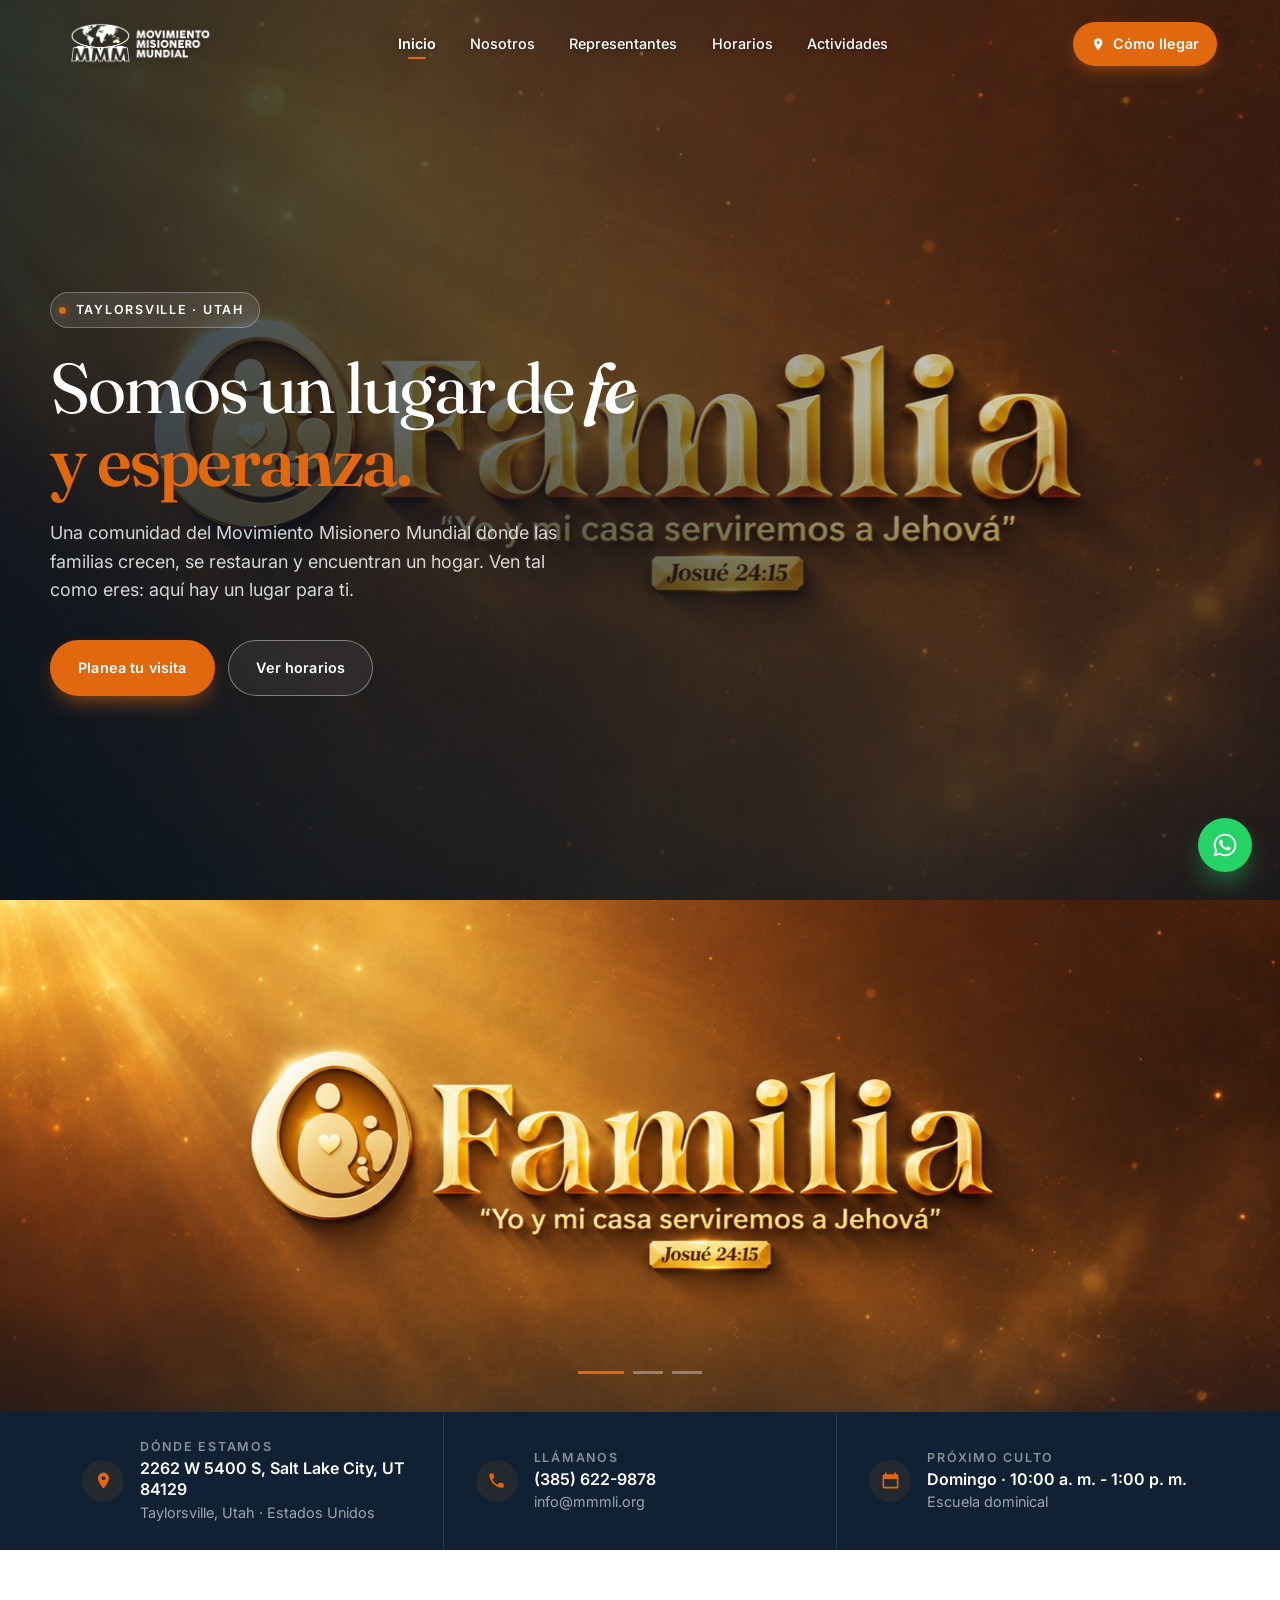
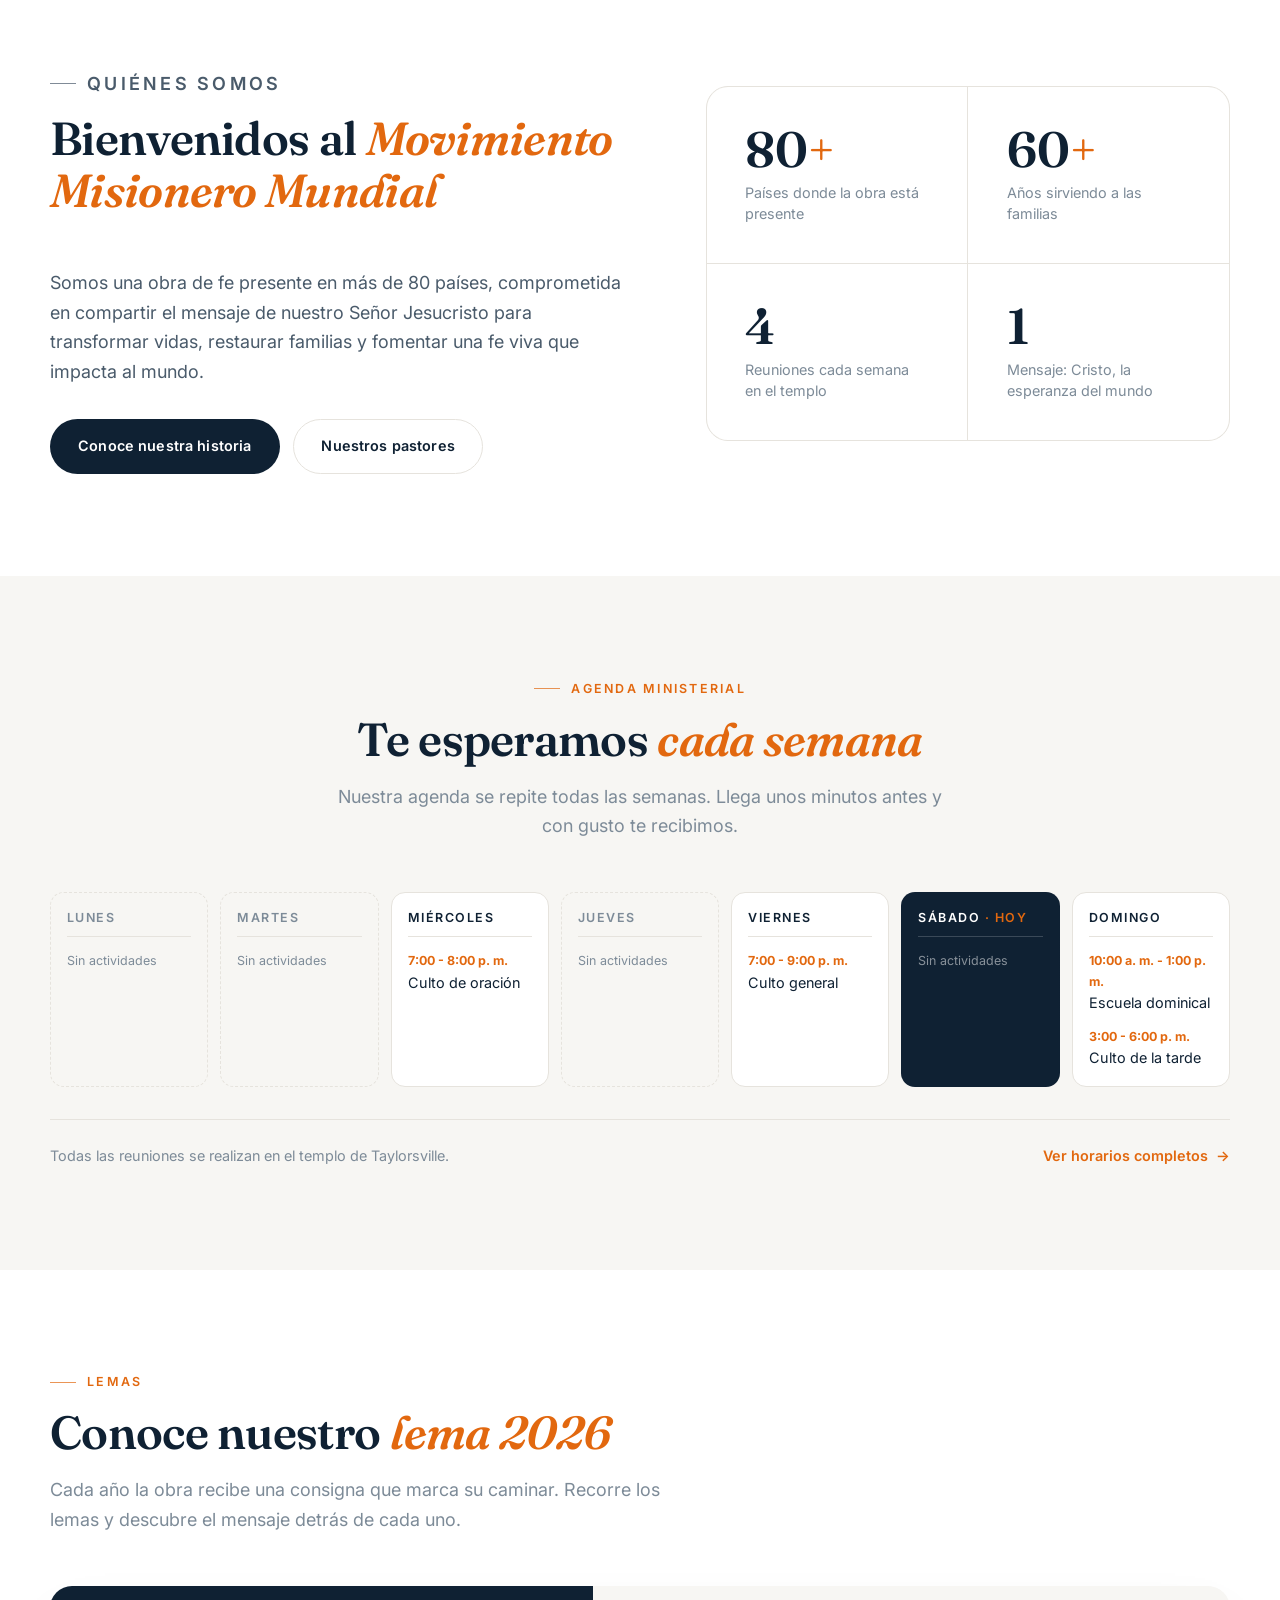
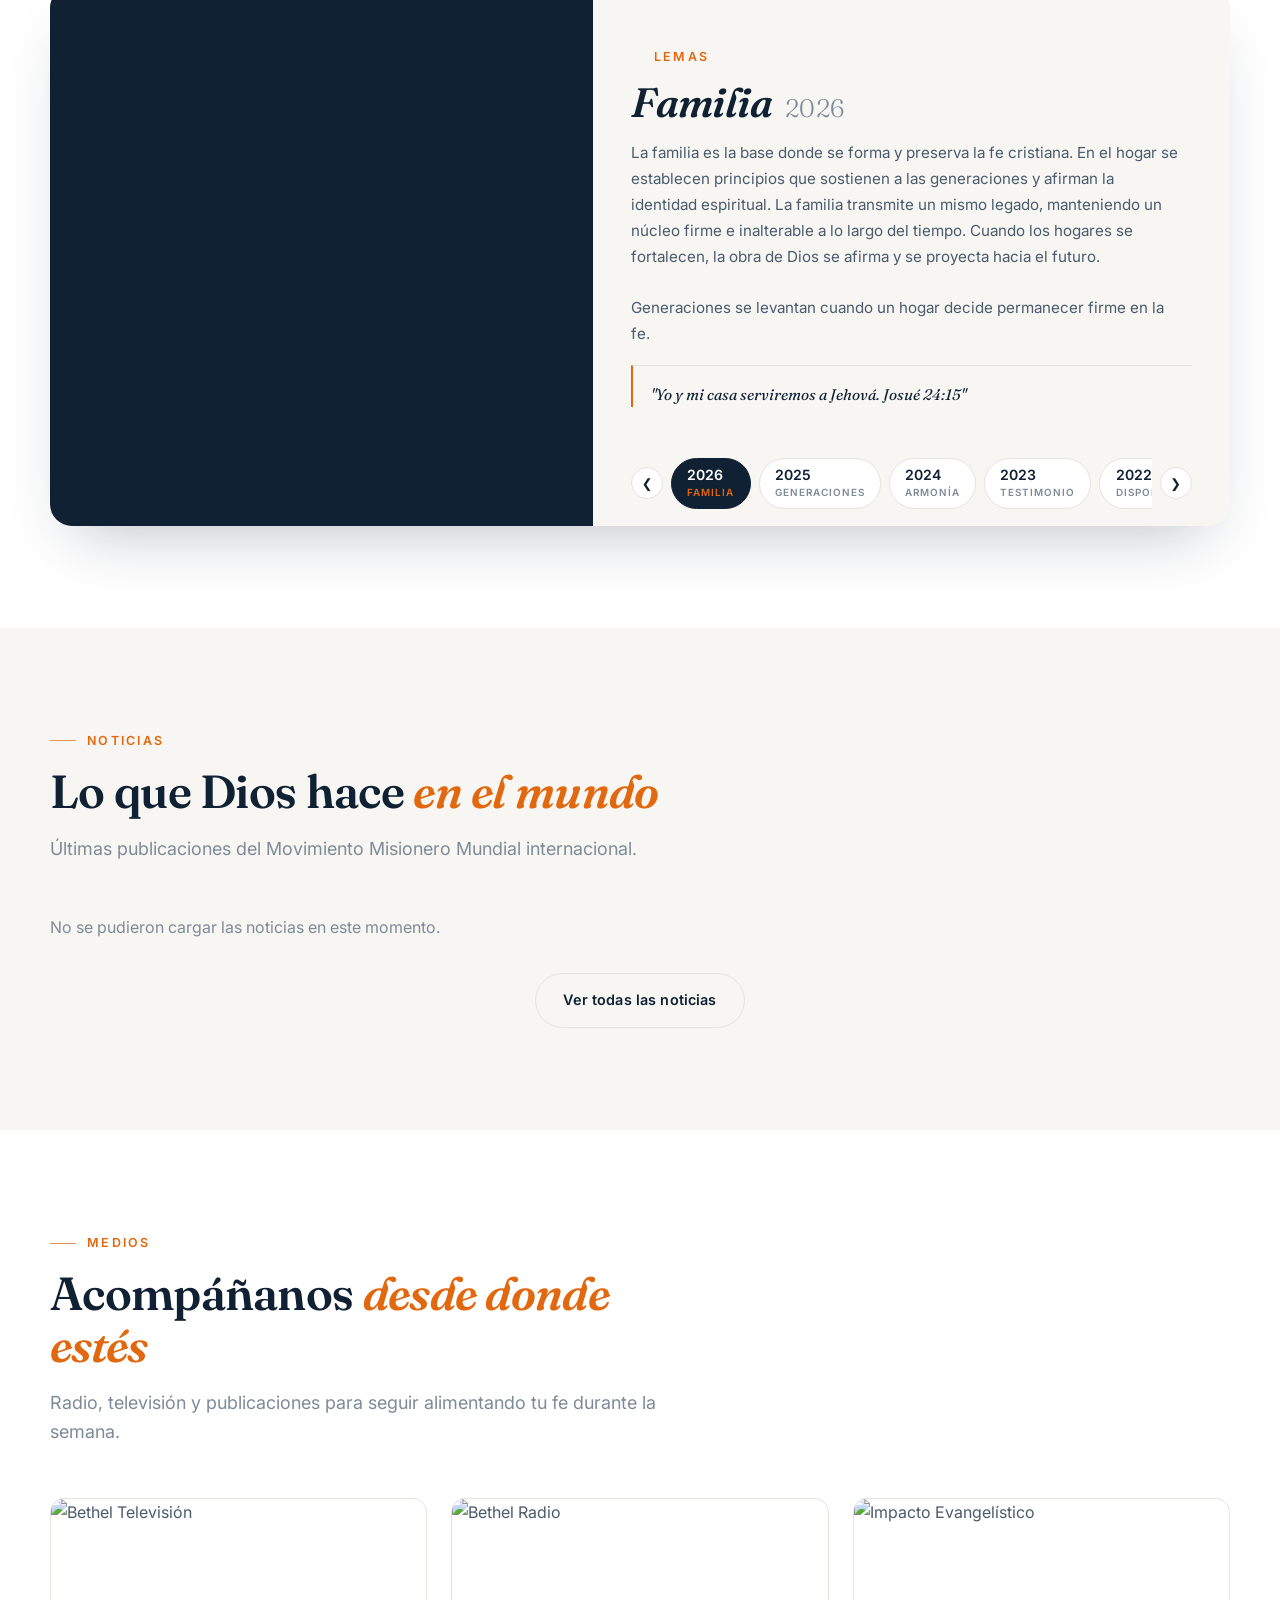
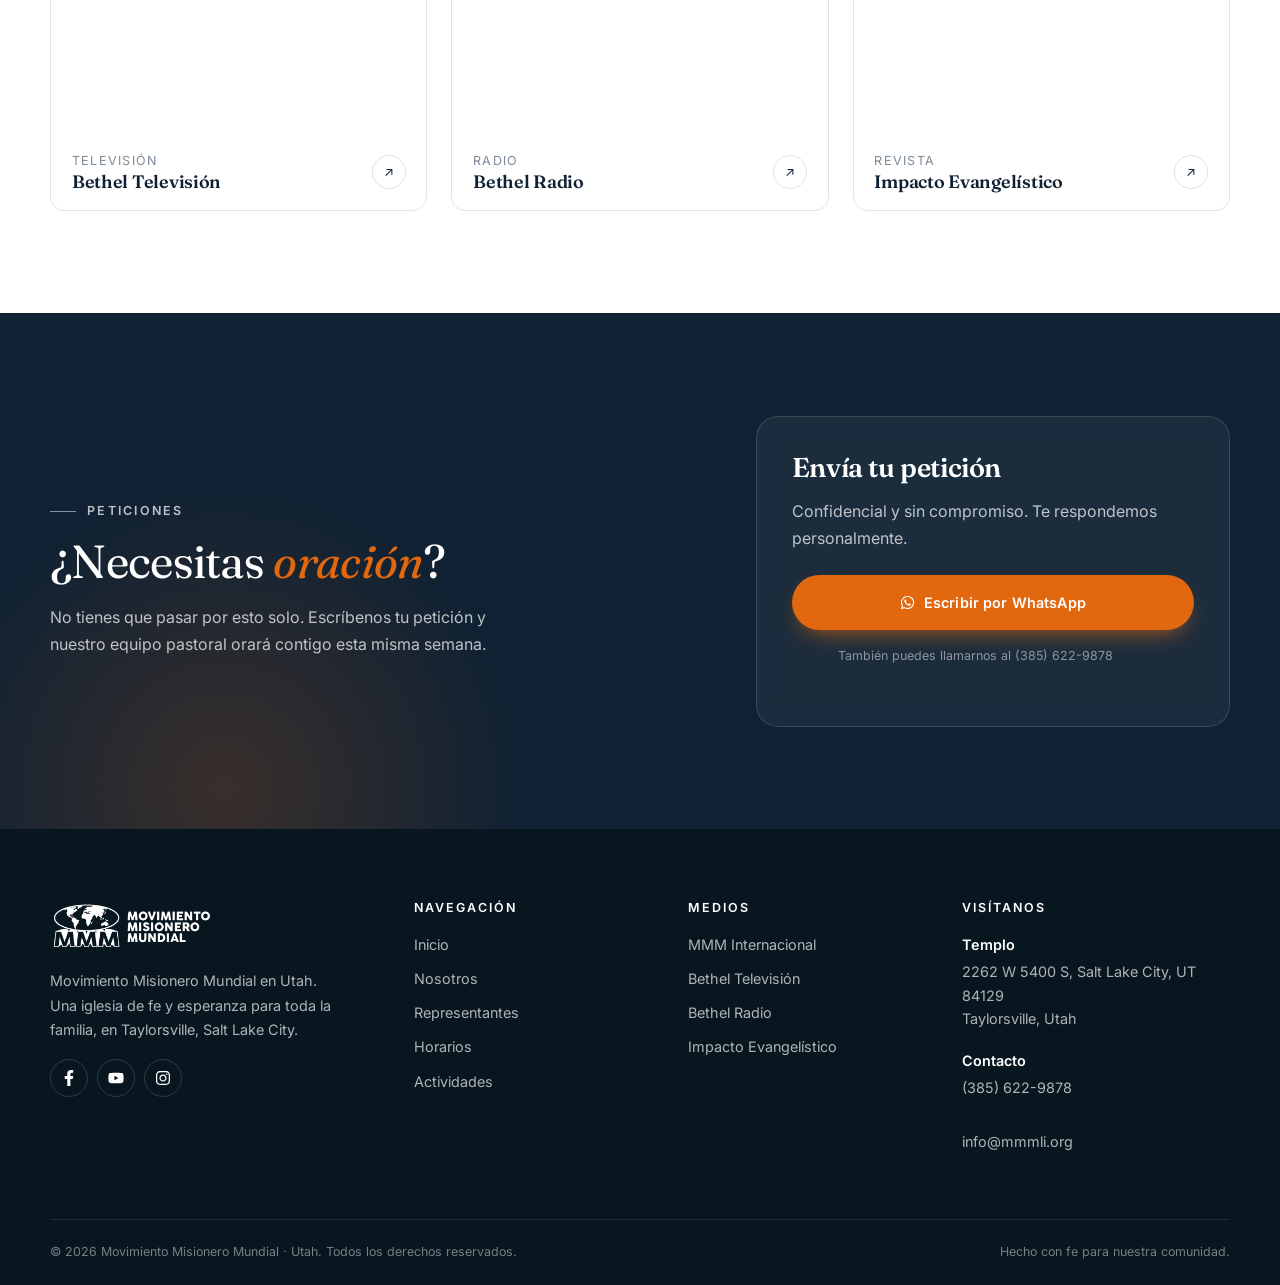
==== commit d9579831: "La portada abre a pantalla completa y se encoge al bajar - Alto 100svh al abrir; durante la primera " ====
--- a/index.html
+++ b/index.html
@@ -52,6 +52,8 @@
     <main id="contenido">
       <!-- ===== Portada ===== -->
       <section class="portada" aria-label="Bienvenida">
+        <!-- El marco es lo que se encoge al bajar (main.js) -->
+        <div class="portada__marco">
         <img
           class="portada__fondo"
           src="img/fondos/Lema_Familia_2026.png"
@@ -80,6 +82,7 @@
             </div>
           </div>
         </div>
+        </div>
       </section>
 
       <!-- ===== Hero · las imágenes salen de BANNERS en js/datos.js ===== -->
--- a/css/style.css
+++ b/css/style.css
@@ -342,7 +342,22 @@
   overflow: hidden;
   background: var(--ink);
   margin-top: calc(-1 * var(--alto-header, 76px));
-  height: calc(clamp(520px, 62vh, 720px) + var(--alto-header, 76px));
+  /* Toda la pantalla al abrir; svh evita el salto de las barras del
+     navegador en el móvil */
+  height: 100vh;
+  height: 100svh;
+}
+
+/* Lo que se ve. main.js va subiendo --avance de 0 a 1 durante la
+   primera pantalla de desplazamiento y esto se encoge y redondea. */
+.portada__marco {
+  position: absolute;
+  inset: 0;
+  overflow: hidden;
+  transform-origin: 50% 35%;
+  transform: scale(calc(1 - .12 * var(--avance, 0)));
+  border-radius: calc(2.5rem * var(--avance, 0));
+  will-change: transform;
 }
 
 .portada__fondo {
@@ -376,6 +391,7 @@
   display: flex;
   align-items: center;
   padding-top: var(--alto-header, 76px);
+  opacity: calc(1 - 1.4 * var(--avance, 0));
 }
 
 /* El mensaje entra de a poco al abrir la página */
@@ -1467,9 +1483,22 @@
   .portada {
     display: flex;
     flex-direction: column;
+    justify-content: center;
     height: auto;
+    min-height: 100svh;
     margin-top: calc(-1 * var(--alto-header, 76px));
     padding-top: var(--alto-header, 76px);
+  }
+
+  /* Aquí el marco no se encoge: solo ordena imagen y mensaje */
+  .portada__marco {
+    position: static;
+    display: flex;
+    flex-direction: column;
+    justify-content: center;
+    flex: 1 1 auto;
+    transform: none;
+    border-radius: 0;
   }
 
   .portada__fondo {
@@ -1488,6 +1517,7 @@
     position: static;
     order: 2;
     padding: 1.5rem 0 2.6rem;
+    opacity: 1;
   }
 
   .hero__texto { max-width: none; }
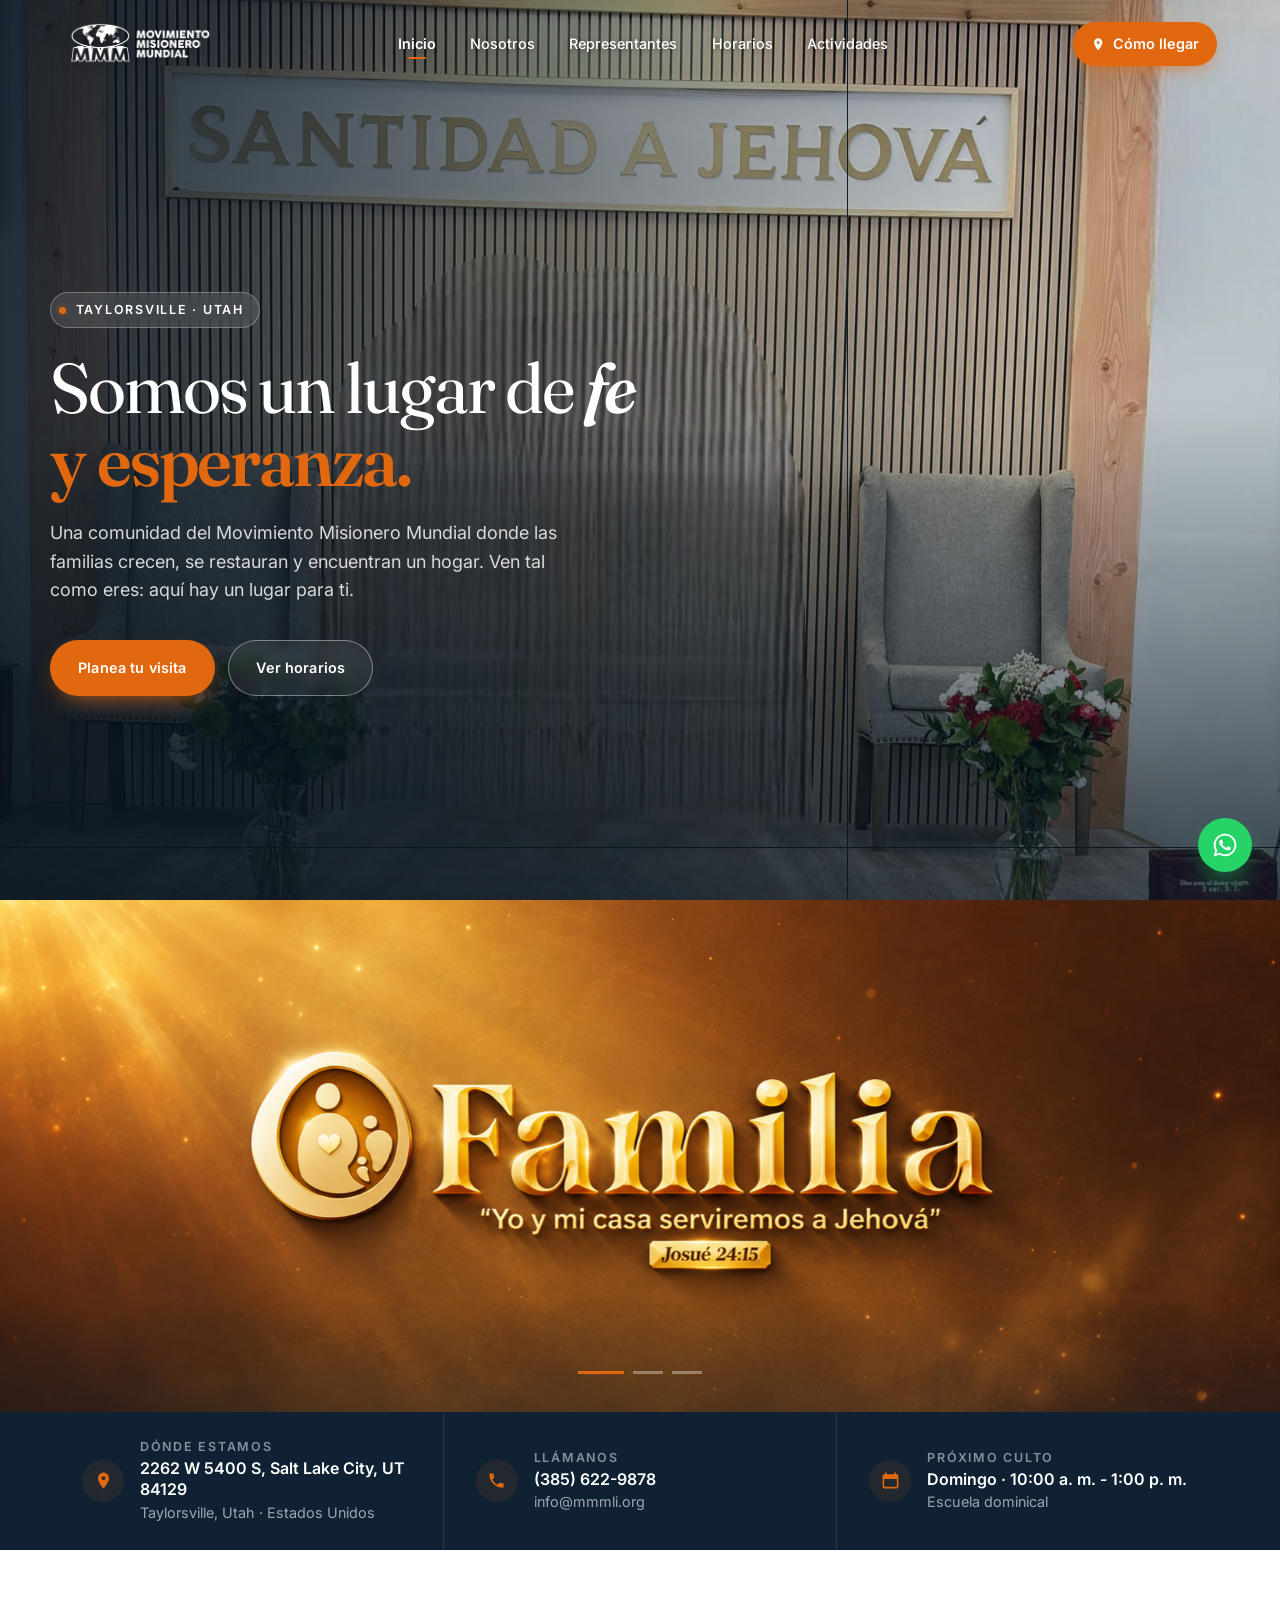
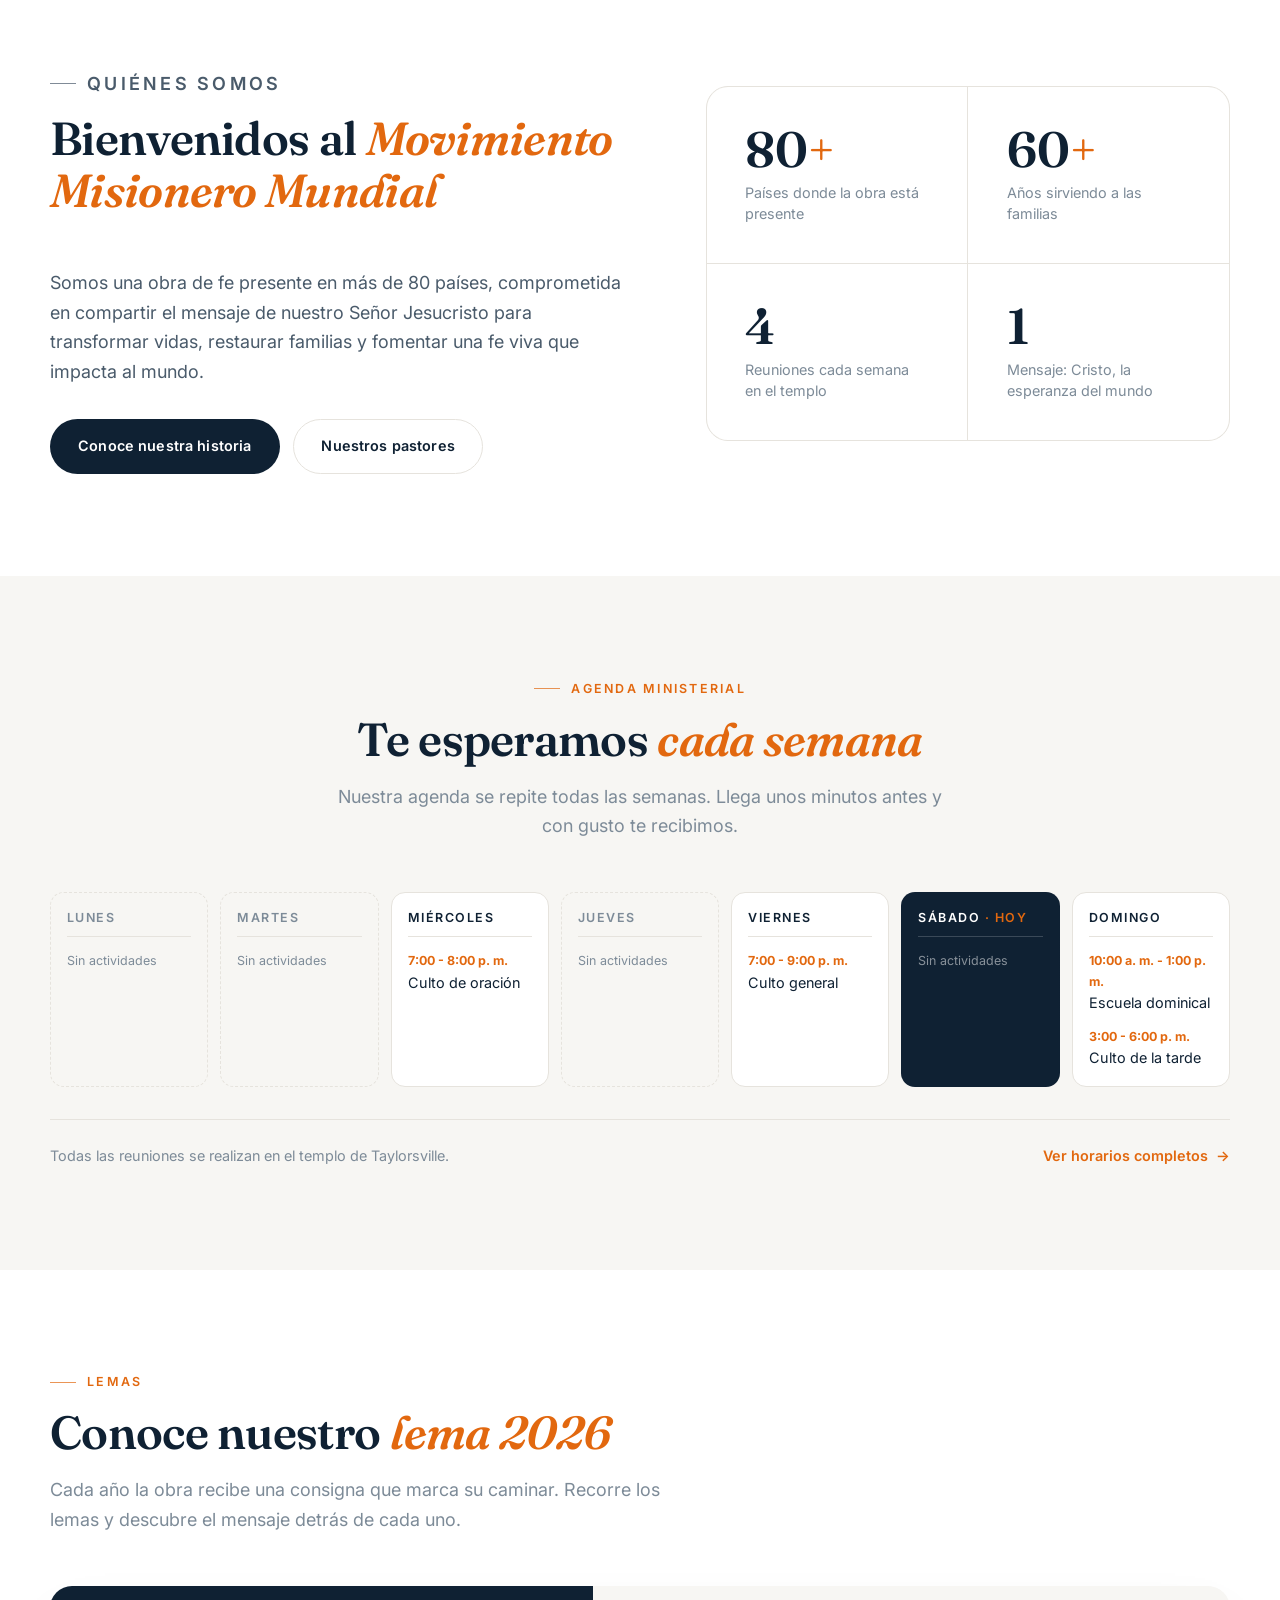
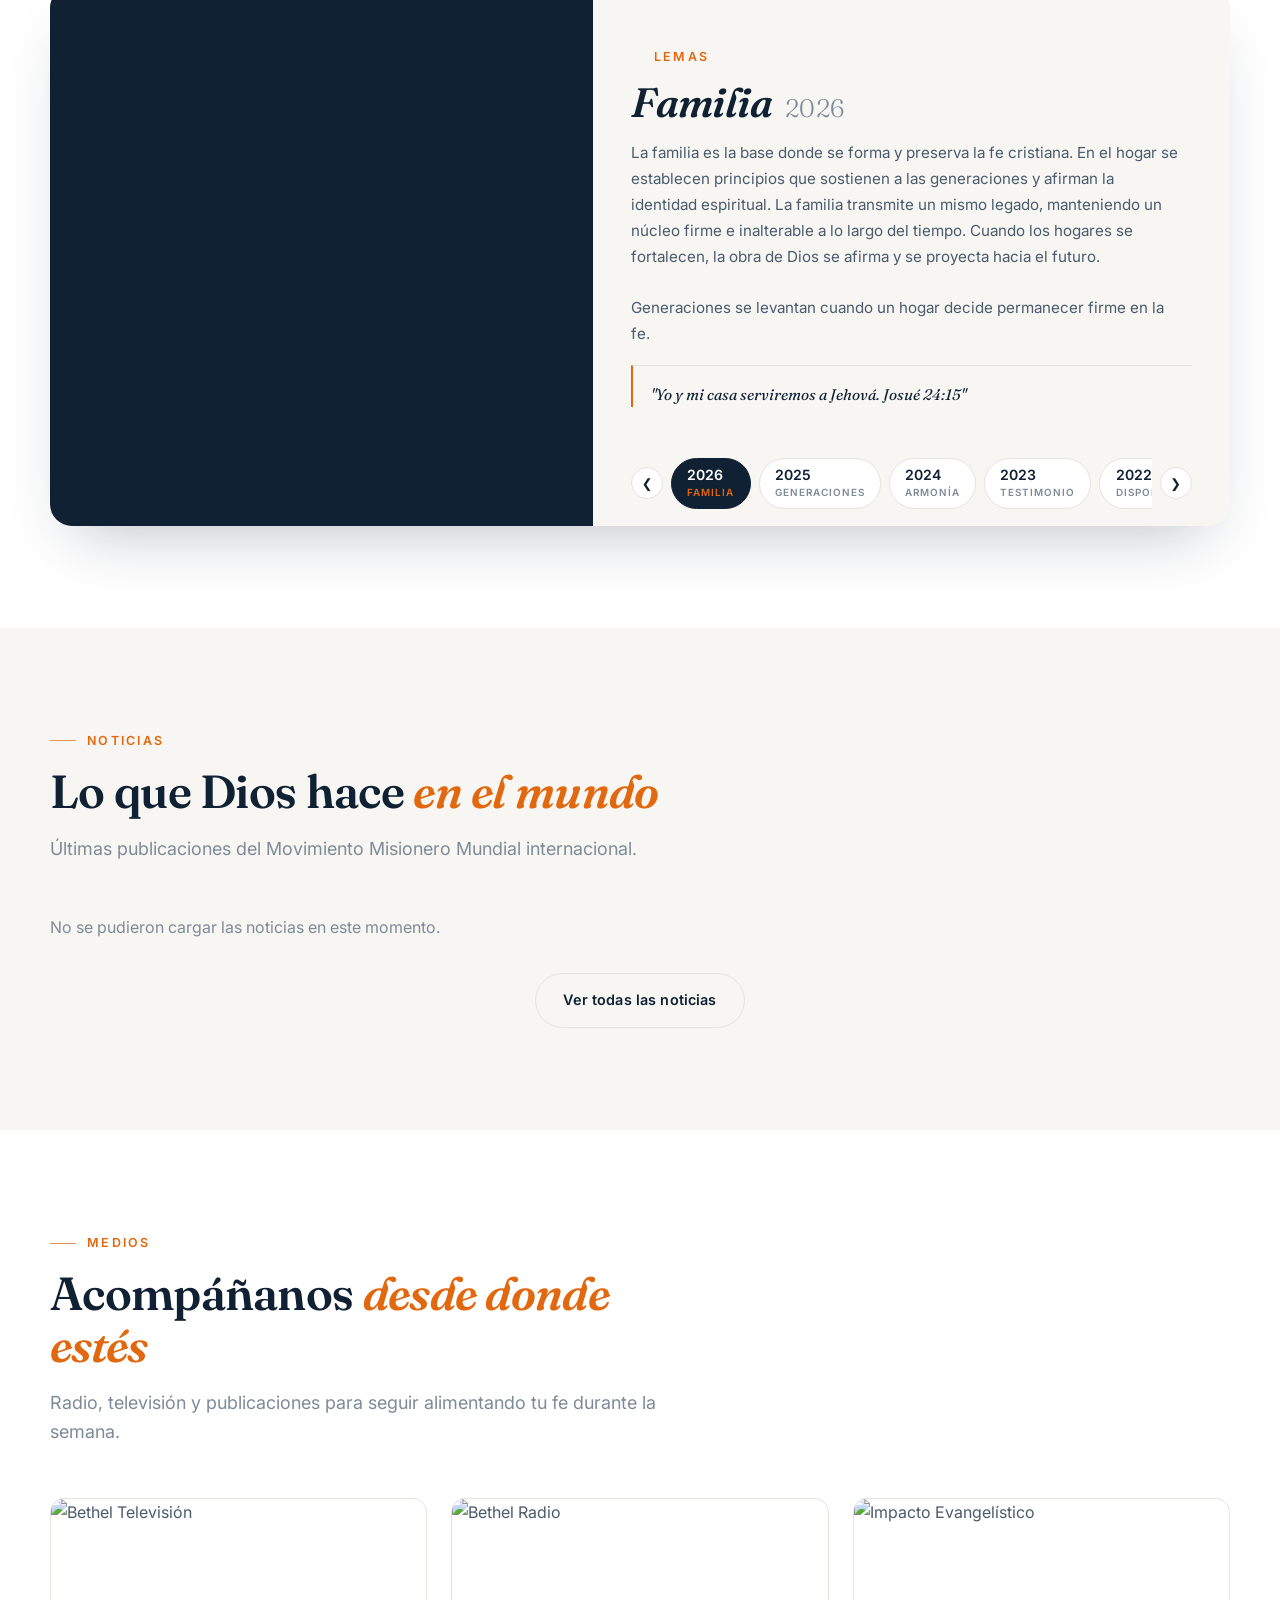
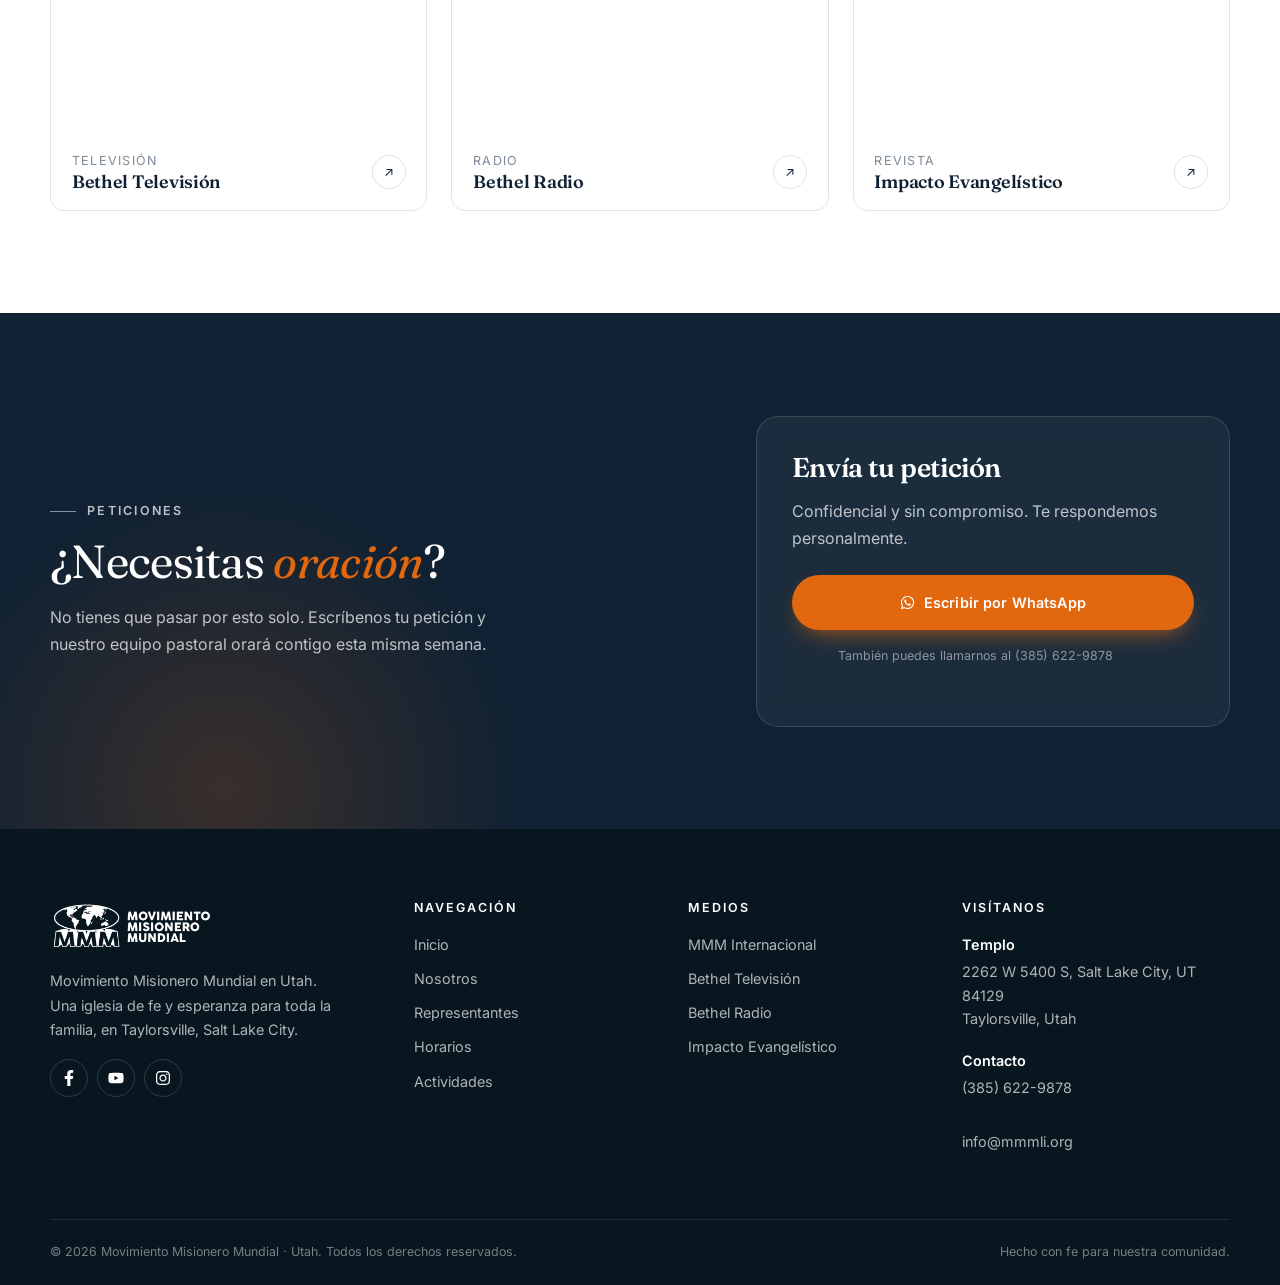
==== commit a0174934: "Portada con imginicio.png encuadrada desde arriba La imagen nueva es vertical (1536x2048): centrada " ====
--- a/index.html
+++ b/index.html
@@ -56,7 +56,7 @@
         <div class="portada__marco">
         <img
           class="portada__fondo"
-          src="img/fondos/Lema_Familia_2026.png"
+          src="img/fondos/imginicio.png"
           alt=""
           fetchpriority="high"
         />
--- a/css/style.css
+++ b/css/style.css
@@ -366,7 +366,9 @@
   width: 100%;
   height: 100%;
   object-fit: cover;
-  object-position: center;
+  /* La imagen es vertical: se encuadra desde arriba para que se vea
+     la parte alta y no la franja del medio */
+  object-position: top center;
   transform: scale(1.05);
   animation: portadaZoom 12s var(--ease) forwards;
 }
@@ -1505,8 +1507,11 @@
     position: static;
     order: 1;
     height: auto;
-    aspect-ratio: 16 / 9;
-    object-fit: contain;
+    /* Franja vertical, encuadrada desde arriba: así la imagen se
+       aprovecha en el celular sin quedar diminuta */
+    aspect-ratio: 4 / 5;
+    object-fit: cover;
+    object-position: top center;
     transform: none;
     animation: none;
   }
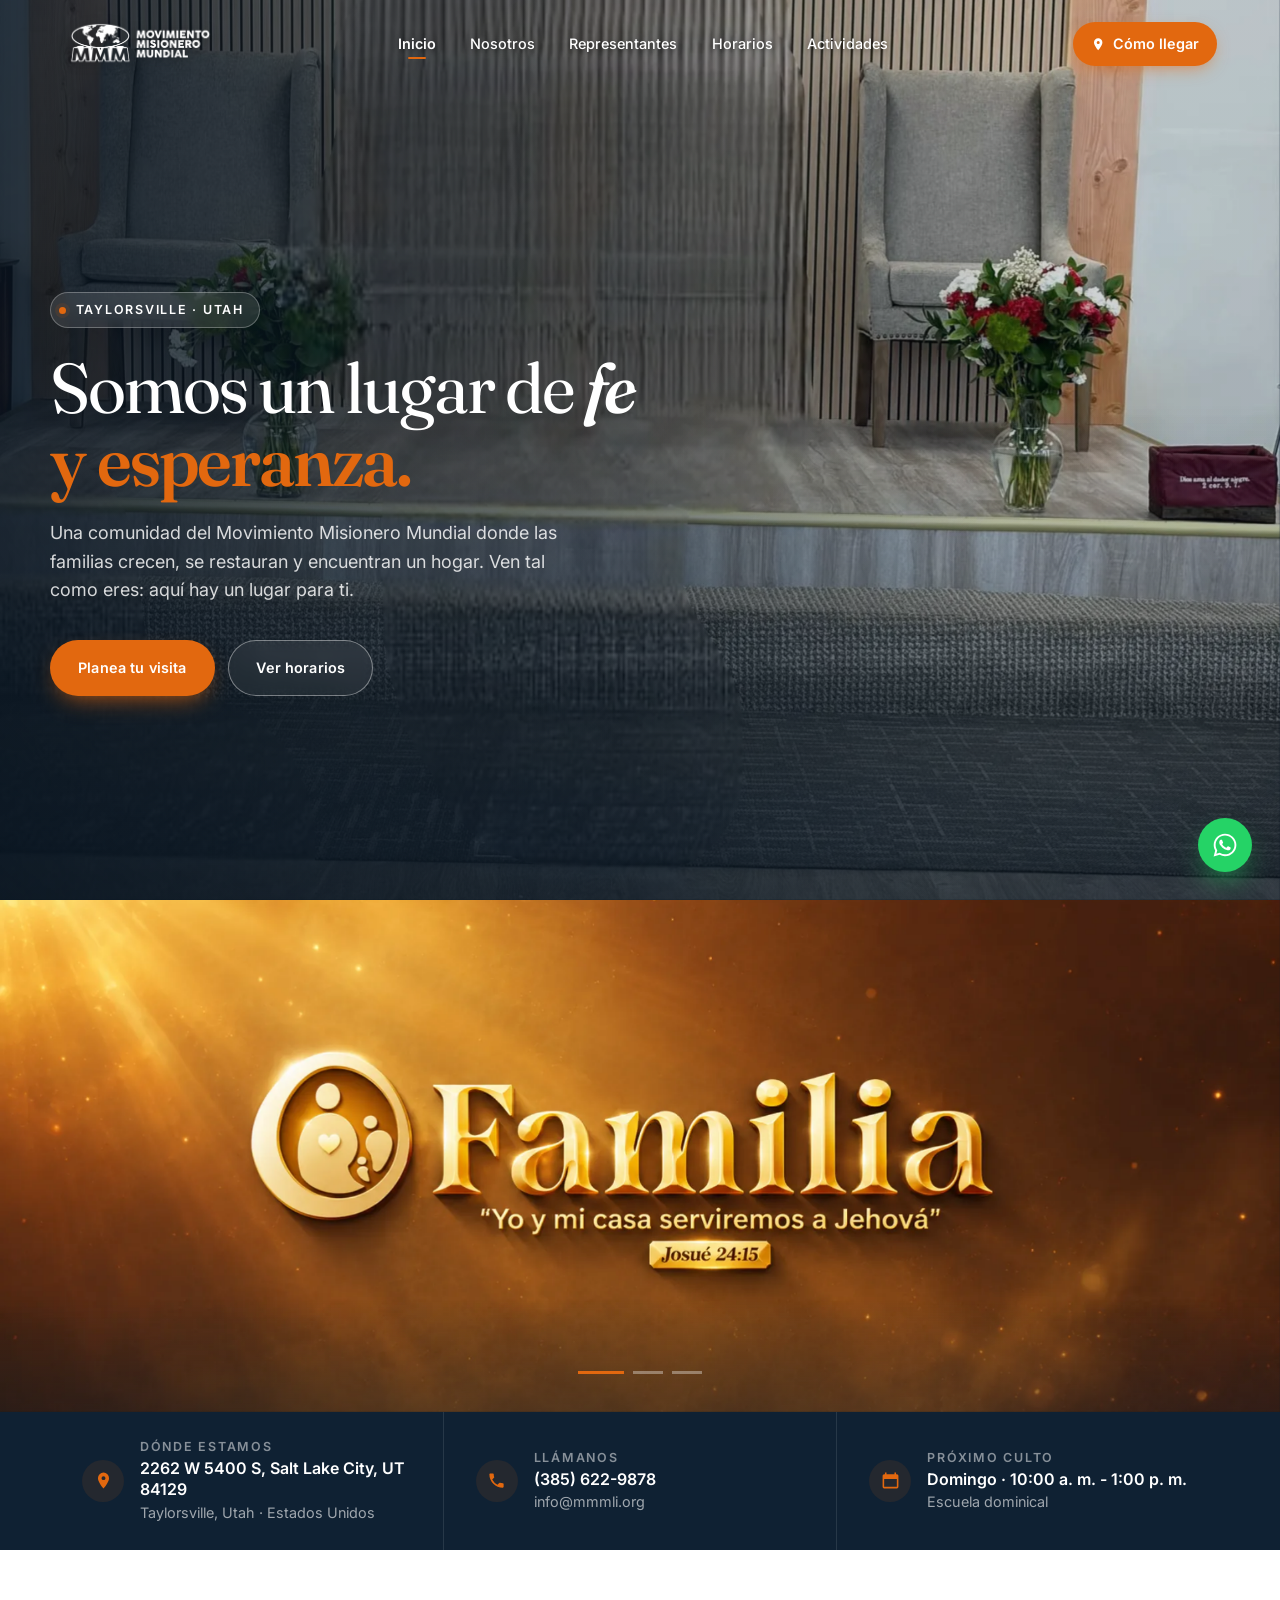
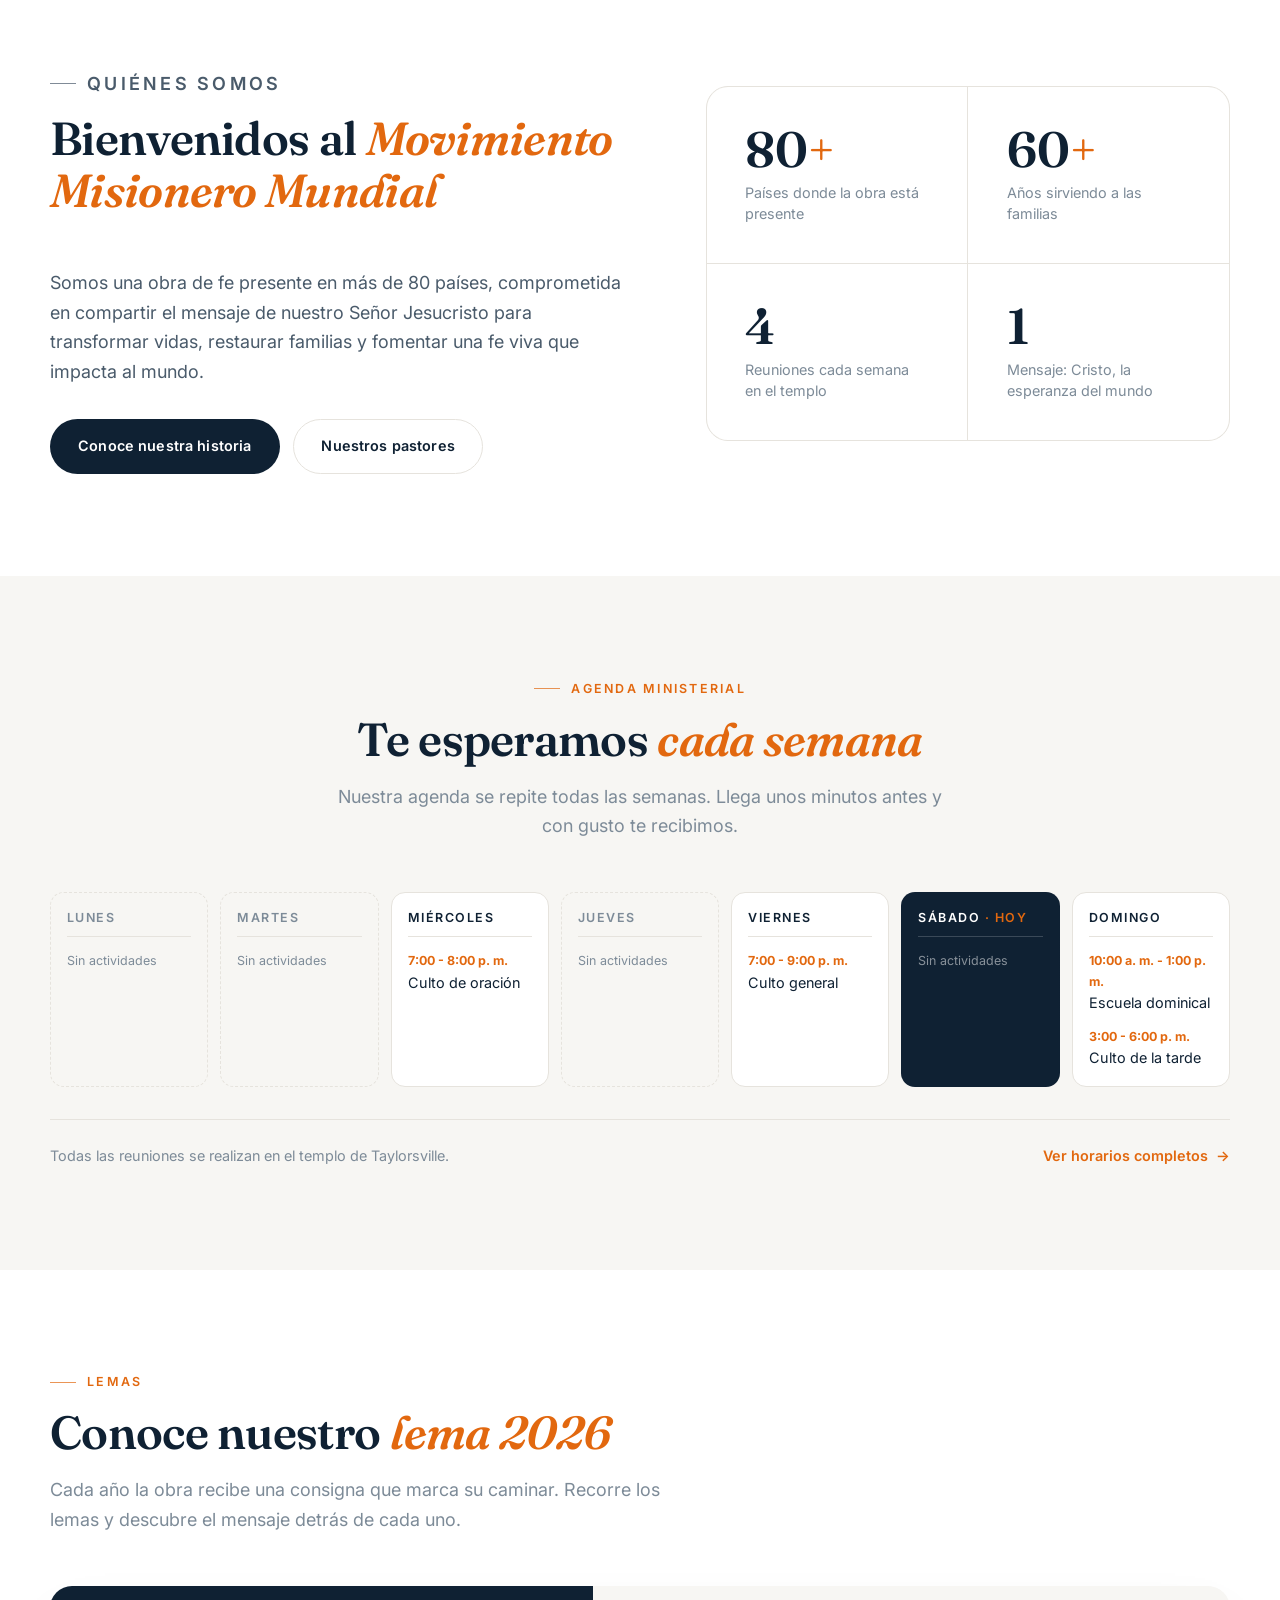
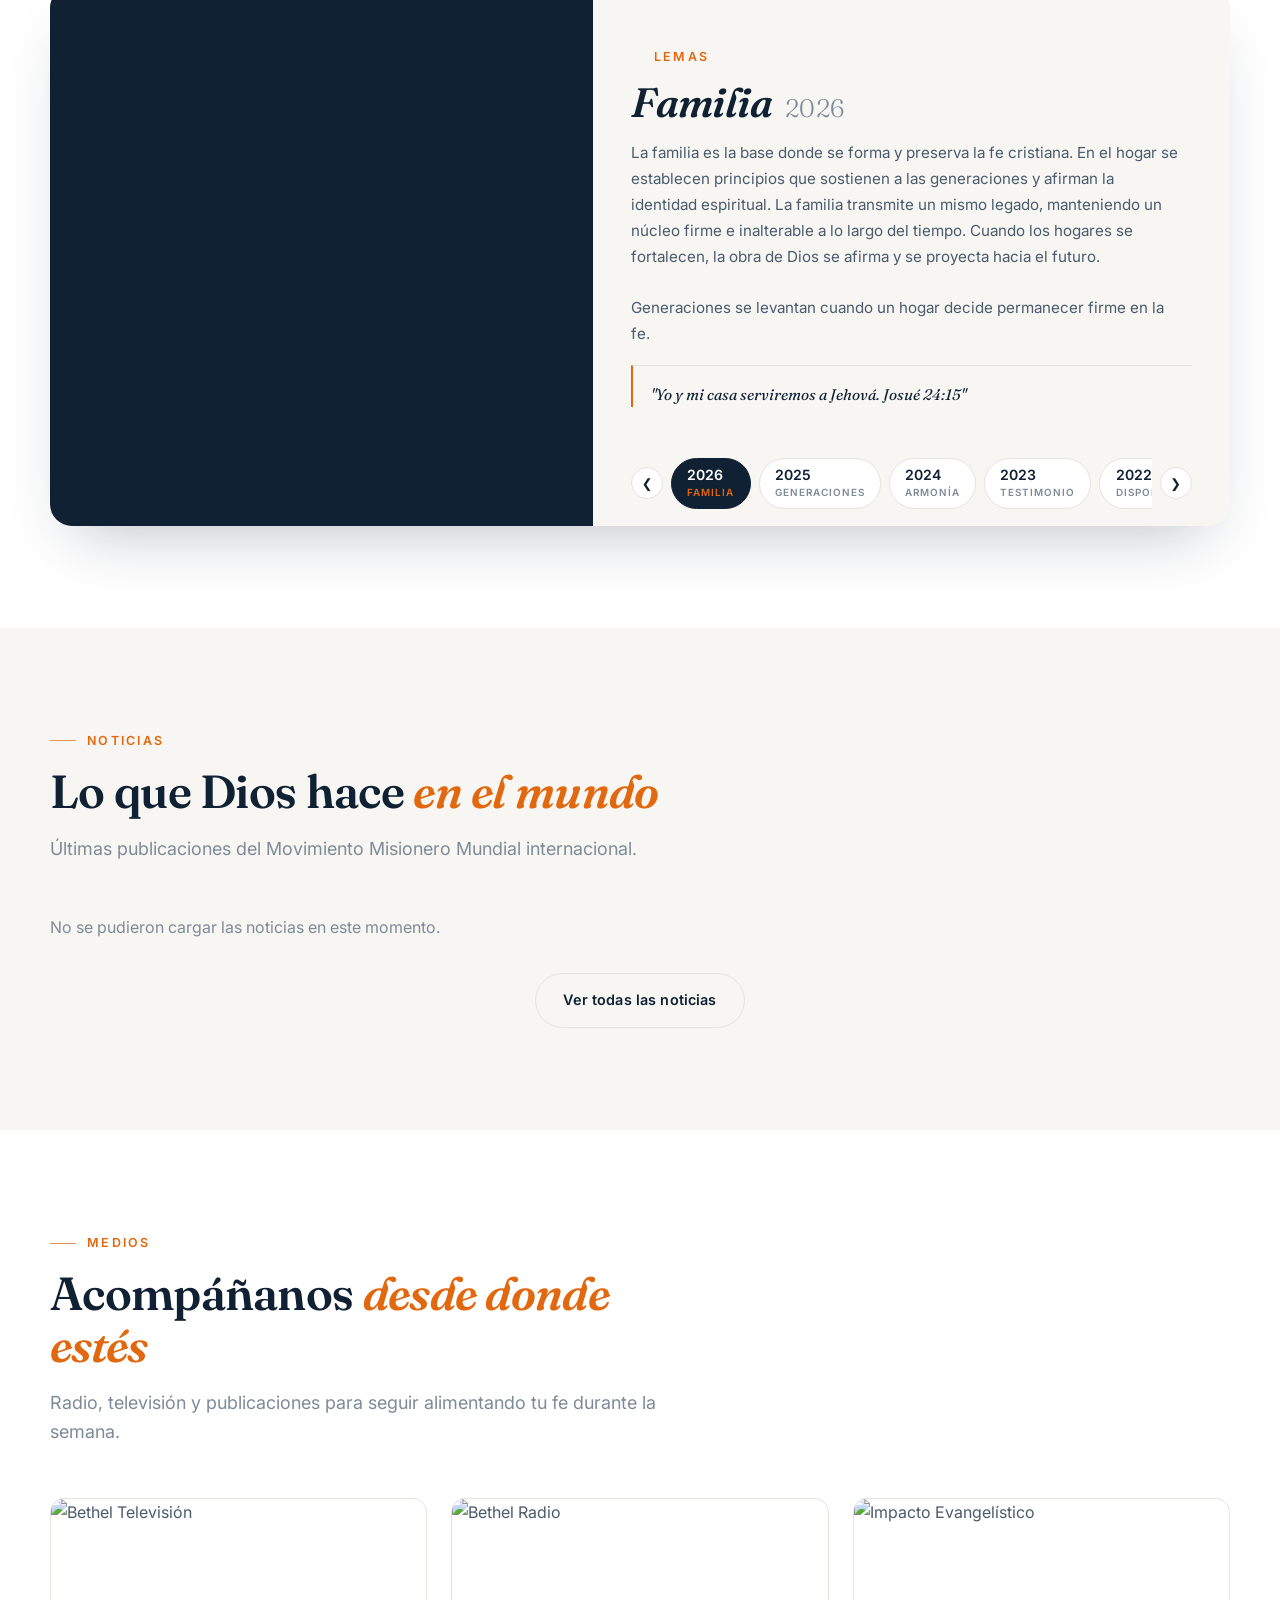
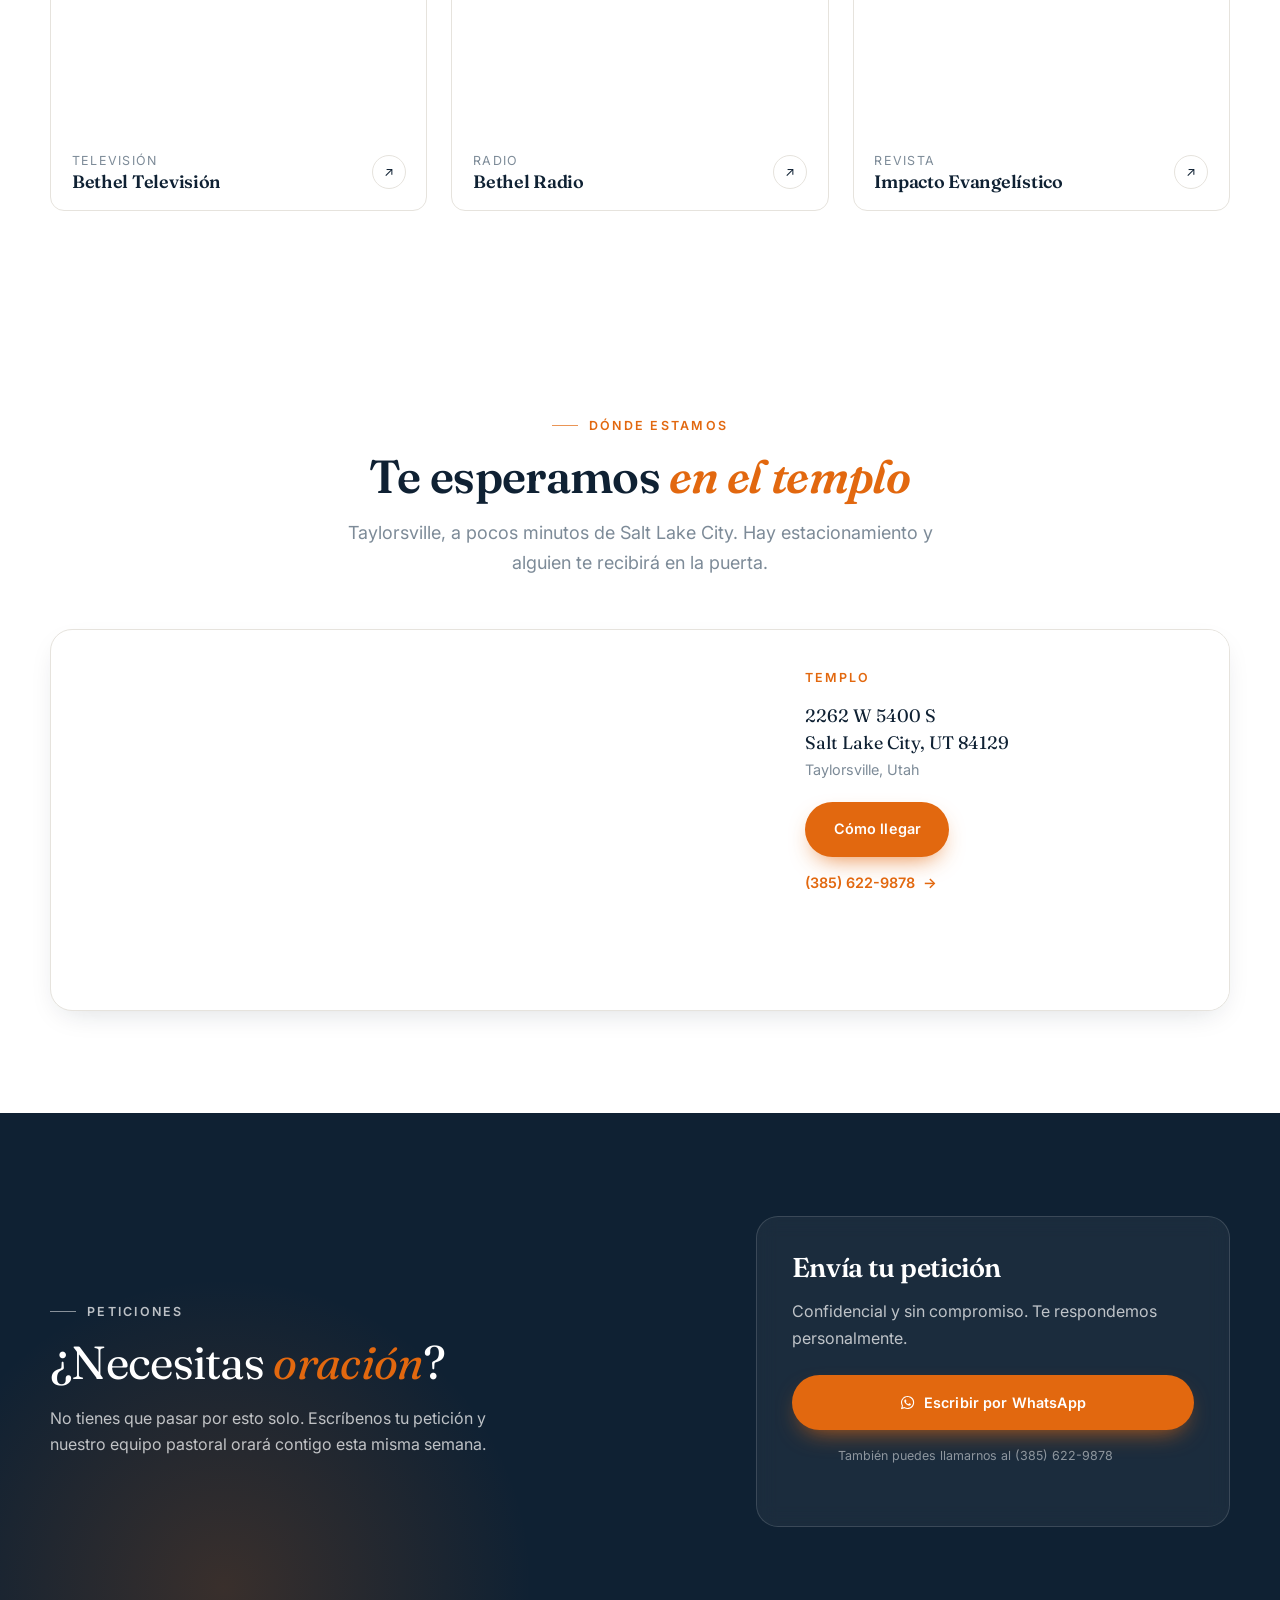
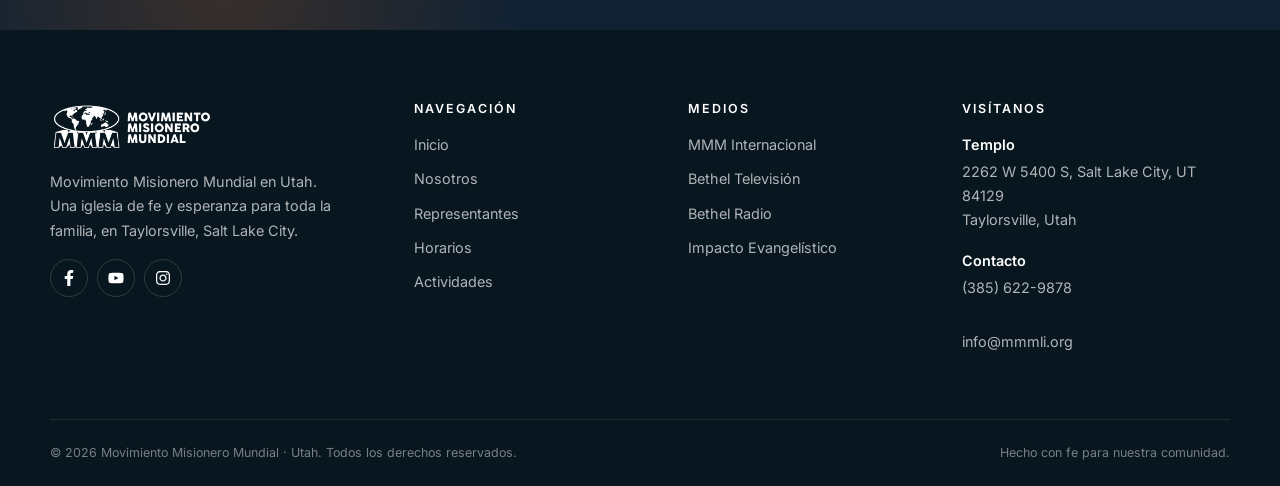
==== commit efd7e2a9: "Imagenes ligeras, vista previa al compartir y mapa del templo - Las fotos del inicio pasan a WebP: 8" ====
--- a/index.html
+++ b/index.html
@@ -9,6 +9,16 @@
       content="Movimiento Misionero Mundial en Utah. Una iglesia de fe y esperanza en Taylorsville, Salt Lake City. Cultos, oración, familia y una comunidad que te espera."
     />
     <meta name="theme-color" content="#0f2133" />
+    <meta property="og:type" content="website" />
+    <meta property="og:site_name" content="MMM Utah" />
+    <meta property="og:locale" content="es_ES" />
+    <meta property="og:title" content="MMM Utah | Movimiento Misionero Mundial · Salt Lake City" />
+    <meta property="og:description" content="Movimiento Misionero Mundial en Utah. Una iglesia de fe y esperanza en Taylorsville, Salt Lake City. Cultos, oración, familia y una comunidad que te espera." />
+    <meta property="og:image" content="img/compartir.jpg" />
+    <meta property="og:image:width" content="1200" />
+    <meta property="og:image:height" content="630" />
+    <meta property="og:image:alt" content="Movimiento Misionero Mundial · Utah" />
+    <meta name="twitter:card" content="summary_large_image" />
     <link rel="icon" href="img/logo/favicon.png" />
     <link rel="preconnect" href="https://fonts.googleapis.com" />
     <link rel="preconnect" href="https://fonts.gstatic.com" crossorigin />
@@ -56,7 +66,7 @@
         <div class="portada__marco">
         <img
           class="portada__fondo"
-          src="img/fondos/imginicio.png"
+          src="img/fondos/imginicio.webp"
           alt=""
           fetchpriority="high"
         />
@@ -338,6 +348,44 @@
         </div>
       </section>
 
+      <!-- ===== Dónde estamos ===== -->
+      <section class="seccion mapa" id="mapa">
+        <div class="contenedor">
+          <header class="sec-head sec-head--centro reveal">
+            <p class="eyebrow">Dónde estamos</p>
+            <h2 class="sec-title">Te esperamos <em>en el templo</em></h2>
+            <p class="sec-sub">
+              Taylorsville, a pocos minutos de Salt Lake City. Hay
+              estacionamiento y alguien te recibirá en la puerta.
+            </p>
+          </header>
+
+          <div class="mapa__caja reveal">
+            <iframe
+              class="mapa__marco"
+              src="https://www.google.com/maps?q=2262%20W%205400%20S,%20Salt%20Lake%20City,%20UT%2084129&output=embed"
+              title="Mapa del templo del Movimiento Misionero Mundial en Taylorsville, Utah"
+              loading="lazy"
+              referrerpolicy="no-referrer-when-downgrade"
+              allowfullscreen
+            ></iframe>
+
+            <div class="mapa__ficha">
+              <p class="mapa__rotulo">Templo</p>
+              <p class="mapa__direccion">
+                2262 W 5400 S<br />
+                Salt Lake City, UT 84129<br />
+                <span>Taylorsville, Utah</span>
+              </p>
+              <a class="btn btn--primario" data-mapa
+                 href="https://www.google.com/maps/search/?api=1&amp;query=2262%20W%205400%20S%2C%20Salt%20Lake%20City%2C%20UT%2084129"
+                 target="_blank" rel="noopener">Cómo llegar</a>
+              <a class="enlace-flecha" href="tel:3856229878">(385) 622-9878</a>
+            </div>
+          </div>
+        </div>
+      </section>
+
       <!-- ===== Peticiones de oración ===== -->
       <section class="seccion oracion" id="oracion">
         <div class="contenedor oracion__grid">
--- a/css/style.css
+++ b/css/style.css
@@ -366,9 +366,7 @@
   width: 100%;
   height: 100%;
   object-fit: cover;
-  /* La imagen es vertical: se encuadra desde arriba para que se vea
-     la parte alta y no la franja del medio */
-  object-position: top center;
+  object-position: center;
   transform: scale(1.05);
   animation: portadaZoom 12s var(--ease) forwards;
 }
@@ -1253,6 +1251,66 @@
 }
 .medio:hover .medio__ir { background: var(--acento); border-color: var(--acento); color: #fff; }
 
+/* 7.7 Mapa ------------------------------------------------------ */
+.mapa__caja {
+  display: grid;
+  grid-template-columns: 1.55fr 1fr;
+  overflow: hidden;
+  border: 1px solid var(--linea);
+  border-radius: var(--radio-lg);
+  background: var(--papel);
+  box-shadow: var(--sombra);
+}
+
+.mapa__marco {
+  width: 100%;
+  height: 100%;
+  min-height: 380px;
+  border: 0;
+  display: block;
+  /* El mapa de Google llega muy saturado: se apaga un punto para
+     que acompañe al resto de la página */
+  filter: saturate(.85) contrast(1.02);
+}
+
+.mapa__ficha {
+  display: flex;
+  flex-direction: column;
+  align-items: flex-start;
+  gap: .9rem;
+  padding: clamp(1.6rem, 3vw, 2.4rem);
+  background: var(--papel);
+}
+
+.mapa__rotulo {
+  color: var(--acento);
+  font-size: var(--t-xs);
+  font-weight: 600;
+  letter-spacing: .16em;
+  text-transform: uppercase;
+}
+
+.mapa__direccion {
+  font-family: var(--display);
+  font-size: var(--t-lg);
+  line-height: 1.45;
+  color: var(--ink);
+}
+.mapa__direccion span {
+  font-family: var(--fuente);
+  font-size: var(--t-sm);
+  color: var(--tenue);
+}
+
+.mapa__ficha .btn { margin-top: .35rem; }
+
+@media (max-width: 900px) {
+  .mapa__caja { grid-template-columns: 1fr; }
+  .mapa__marco { min-height: 300px; }
+  .mapa__ficha { align-items: center; text-align: center; }
+  .mapa__ficha .btn { width: 100%; }
+}
+
 /* 7.7 Oración --------------------------------------------------- */
 .oracion {
   position: relative;
@@ -1507,11 +1565,8 @@
     position: static;
     order: 1;
     height: auto;
-    /* Franja vertical, encuadrada desde arriba: así la imagen se
-       aprovecha en el celular sin quedar diminuta */
-    aspect-ratio: 4 / 5;
-    object-fit: cover;
-    object-position: top center;
+    aspect-ratio: 16 / 9;
+    object-fit: contain;
     transform: none;
     animation: none;
   }
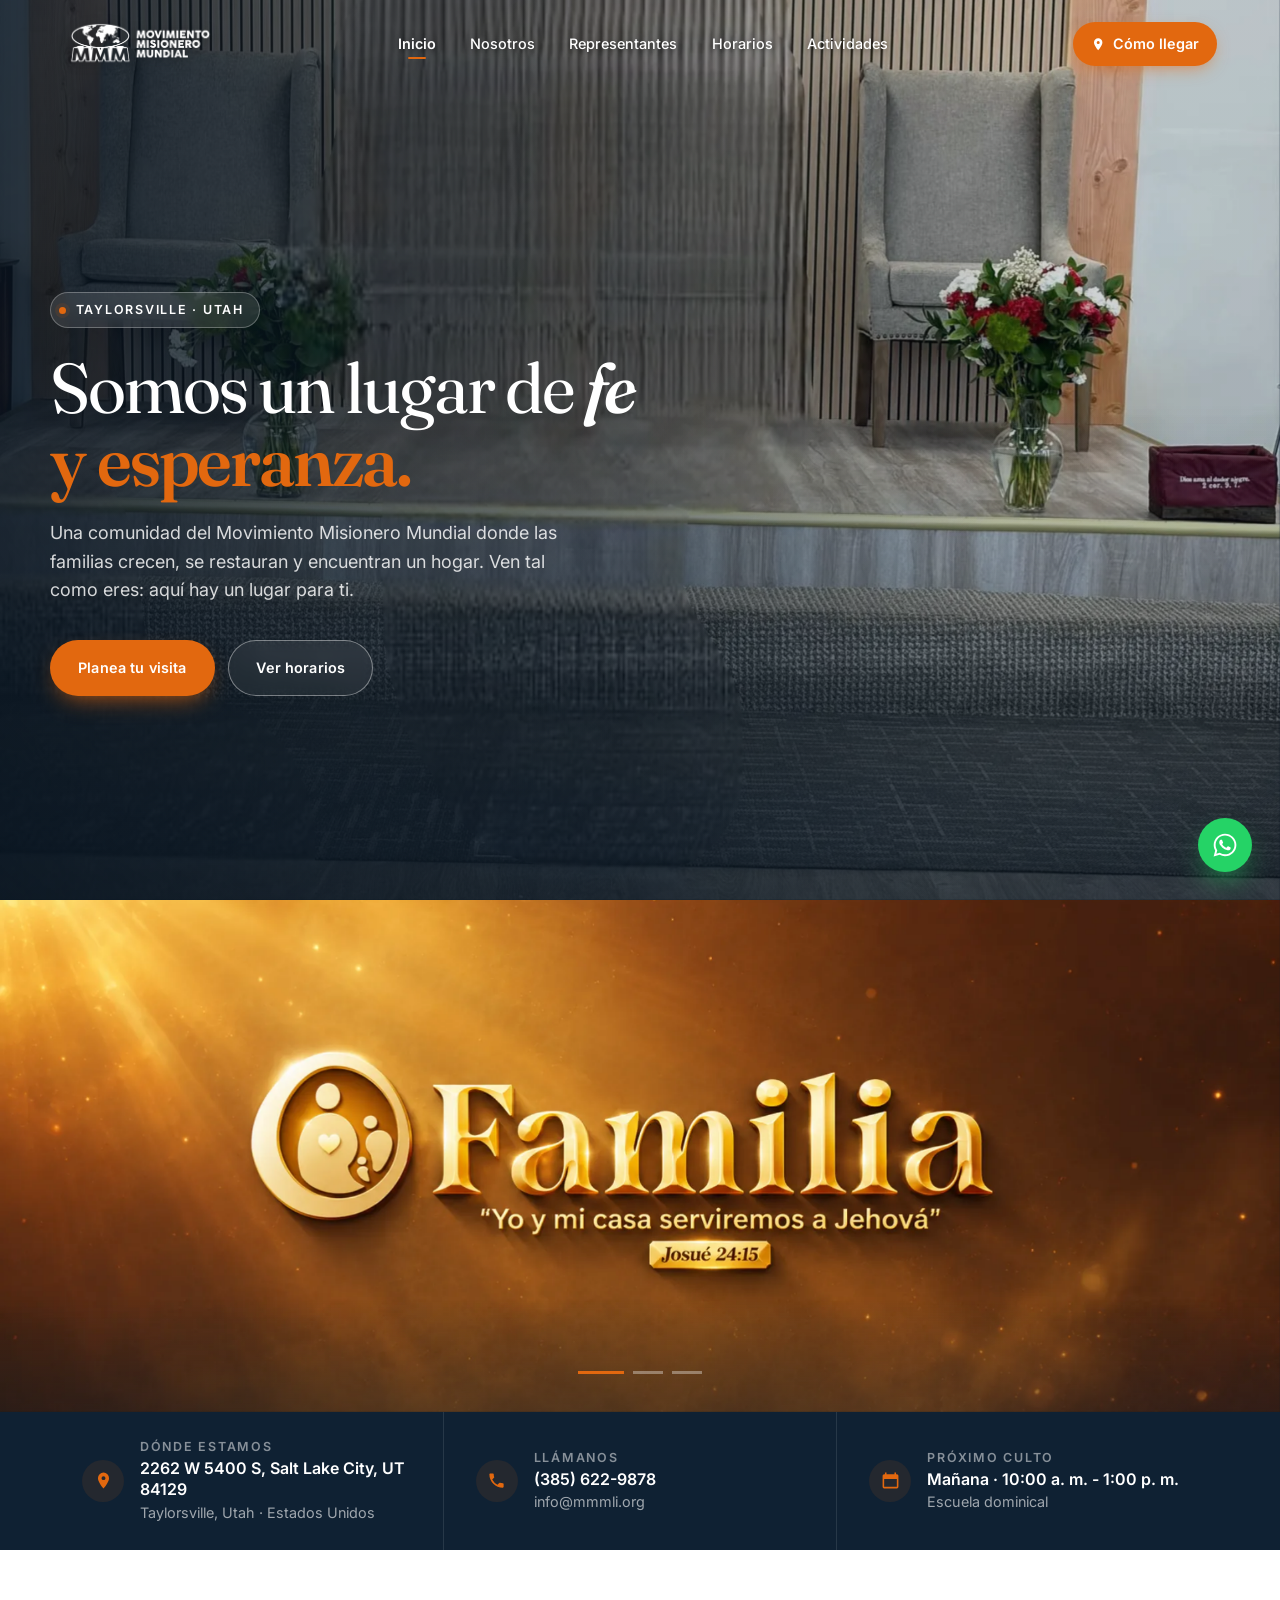
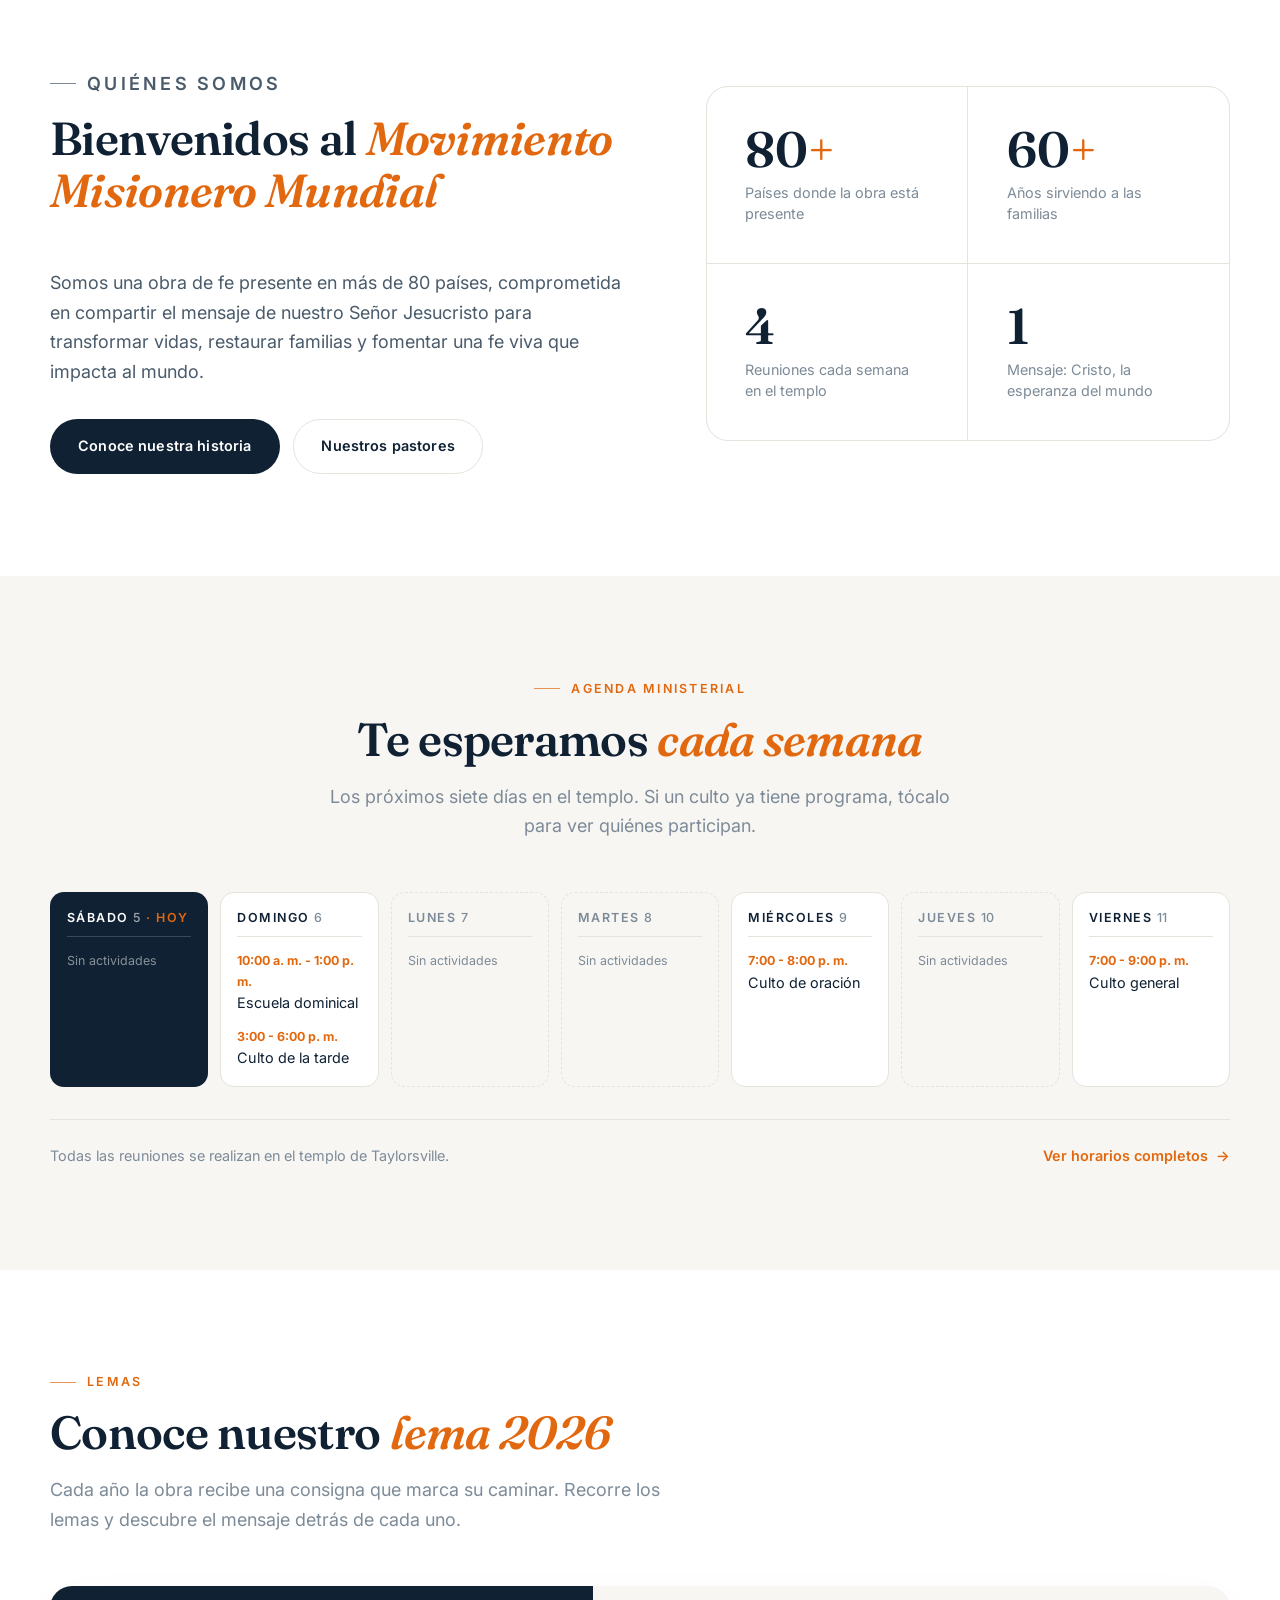
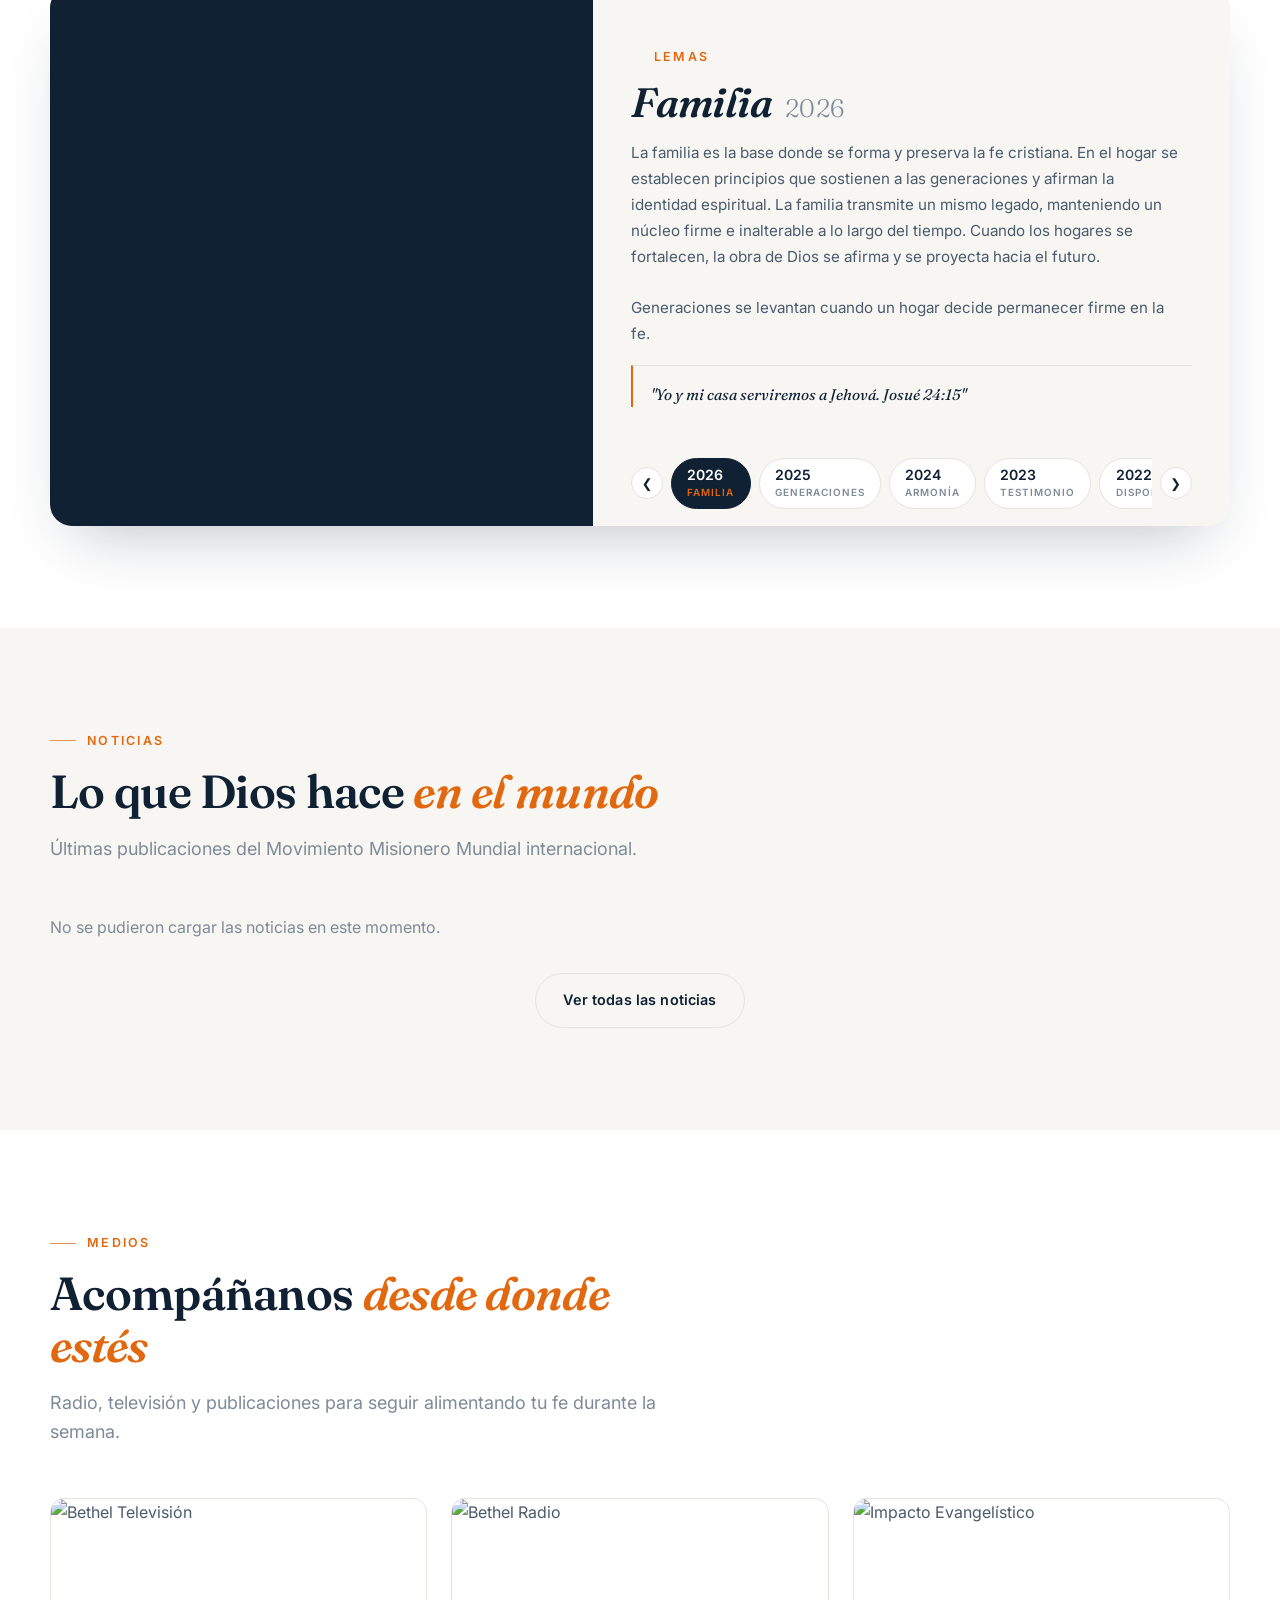
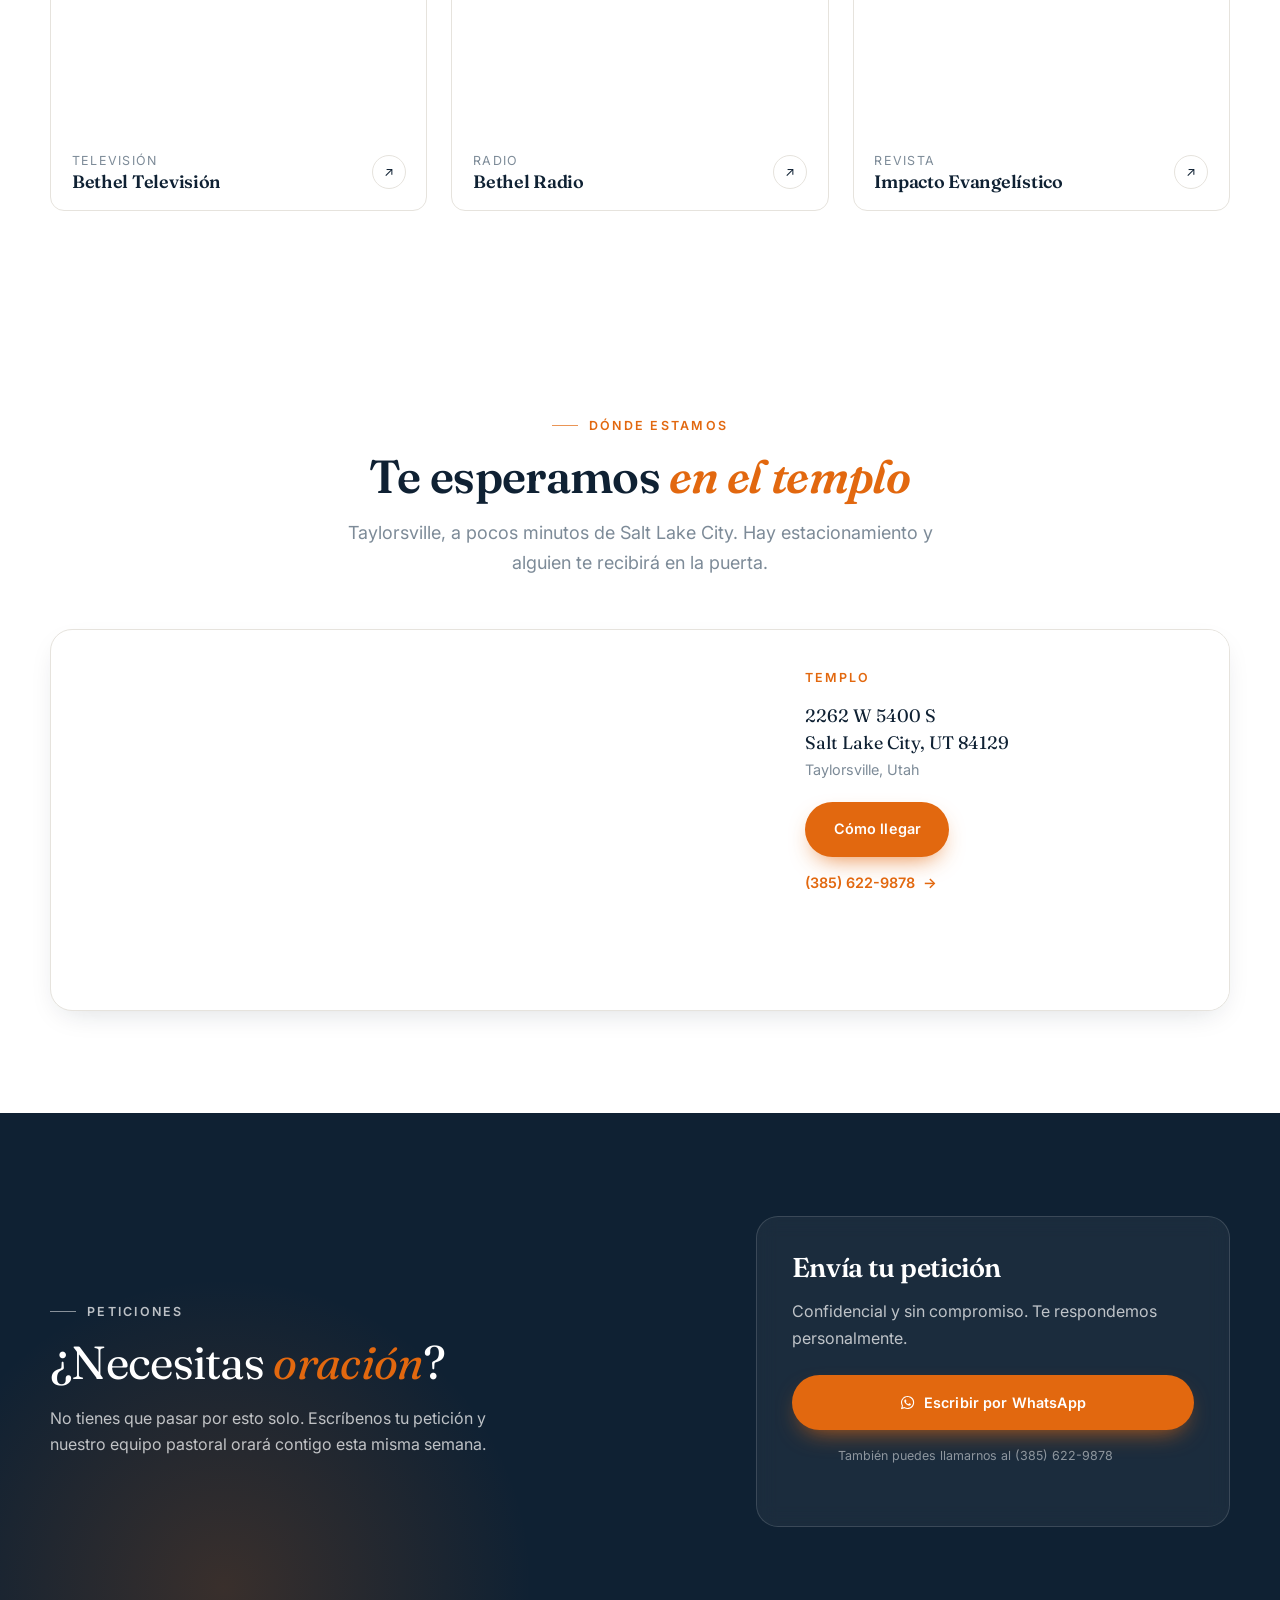
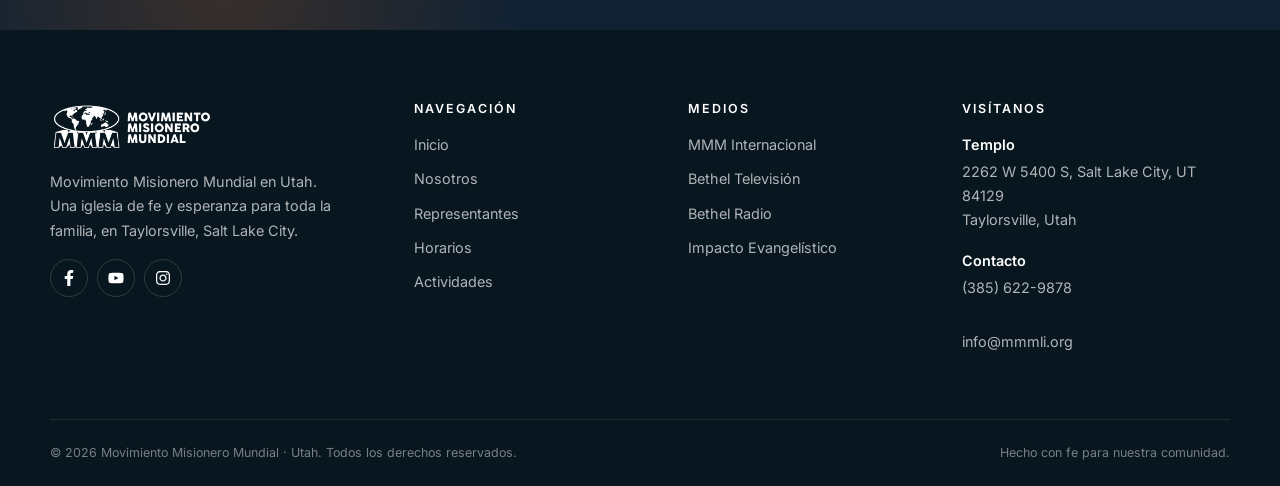
==== commit 175c23d3: "Cultos, programas, actividades y cuentas de miembros - Horario en dos partes: cultos de cada semana " ====
--- a/index.html
+++ b/index.html
@@ -205,12 +205,13 @@
             <p class="eyebrow">Agenda ministerial</p>
             <h2 class="sec-title">Te esperamos <em>cada semana</em></h2>
             <p class="sec-sub">
-              Nuestra agenda se repite todas las semanas. Llega unos minutos
-              antes y con gusto te recibimos.
+              Los próximos siete días en el templo. Si un culto ya tiene
+              programa, tócalo para ver quiénes participan.
             </p>
           </header>
 
-          <!-- main.js arma la semana desde AGENDA en js/datos.js -->
+          <!-- main.js arma los próximos siete días desde CULTOS y
+               CULTOS_EXTRA en js/datos.js -->
           <div class="agenda__semana reveal" id="agendaSemanal"></div>
 
           <div class="agenda__pie reveal">
--- a/css/style.css
+++ b/css/style.css
@@ -667,6 +667,24 @@
 }
 .tarjeta--sin-foto h3 { padding-top: 1.2rem; }
 
+/* Datos cortos en fila (Cuándo, Lugar, Platillo…), usados en las
+   actividades */
+.tarjeta__datos {
+  display: grid;
+  gap: .4rem;
+  padding: .85rem 1.4rem 0;
+  font-size: var(--t-sm);
+}
+.tarjeta__datos div {
+  display: grid;
+  grid-template-columns: 7.5rem 1fr;
+  gap: .75rem;
+}
+.tarjeta__datos dt { color: var(--tenue); }
+.tarjeta__datos dd { color: var(--ink); font-weight: 500; }
+.tarjeta__datos:last-child { padding-bottom: 1.5rem; }
+.tarjeta__datos + p { padding-top: .9rem; }
+
 /* Aviso cuando una rejilla se queda sin contenido que mostrar */
 .vacio {
   grid-column: 1 / -1;
@@ -922,6 +940,136 @@
   border-top: 1px solid var(--linea);
   color: var(--tenue);
   font-size: var(--t-sm);
+}
+
+.agenda__fecha { color: var(--tenue); font-weight: 500; letter-spacing: .04em; }
+.agenda__dia--hoy .agenda__fecha { color: rgba(255, 255, 255, .6); }
+
+/* Cultos con programa: toda la fila lleva al detalle */
+.agenda__enlace {
+  display: flex;
+  flex-direction: column;
+  gap: .1rem;
+  margin: -.35rem -.5rem;
+  padding: .35rem .5rem;
+  border-radius: var(--radio-sm);
+  transition: background .2s var(--ease);
+}
+.agenda__enlace:hover,
+.agenda__enlace:focus-visible { background: var(--acento-luz); }
+.agenda__dia--hoy .agenda__enlace:hover,
+.agenda__dia--hoy .agenda__enlace:focus-visible { background: rgba(255, 255, 255, .08); }
+
+.agenda__marca {
+  align-self: flex-start;
+  margin-top: .15rem;
+  padding: .05rem .45rem;
+  border-radius: 99px;
+  background: var(--acento-luz);
+  color: var(--acento-osc);
+  font-size: .68rem;
+  font-weight: 600;
+  letter-spacing: .04em;
+  text-transform: uppercase;
+}
+.agenda__dia--hoy .agenda__marca { background: rgba(255, 255, 255, .12); color: #fff; }
+
+.agenda__programa { color: var(--acento); font-size: var(--t-xs); font-weight: 600; }
+.agenda__programa::after { content: " →"; }
+
+/* 7.3b Programa del culto ---------------------------------------- */
+.programa {
+  display: grid;
+  gap: var(--s-2);
+  max-width: 760px;
+  margin-inline: auto;
+}
+
+.programa__bloque {
+  padding: 1.3rem 1.5rem 1.4rem;
+  background: var(--papel);
+  border: 1px solid var(--linea);
+  border-radius: var(--radio);
+}
+
+.programa__rol {
+  margin-bottom: 1rem;
+  padding-bottom: .7rem;
+  border-bottom: 1px solid var(--linea);
+  font-family: var(--fuente);
+  font-size: var(--t-xs);
+  font-weight: 600;
+  letter-spacing: .12em;
+  text-transform: uppercase;
+  color: var(--acento);
+}
+
+.programa__lista { display: grid; gap: .85rem; list-style: none; }
+.programa__persona { display: flex; align-items: center; gap: .9rem; }
+
+.programa__lista--numerada { counter-reset: turno; }
+.programa__lista--numerada .programa__persona::before {
+  counter-increment: turno;
+  content: counter(turno);
+  min-width: 1.2rem;
+  color: var(--tenue);
+  font-size: var(--t-sm);
+  font-weight: 600;
+  text-align: right;
+}
+
+.programa__avatar {
+  position: relative;
+  display: grid;
+  place-items: center;
+  flex: none;
+  width: 48px;
+  height: 48px;
+  overflow: hidden;
+  border-radius: 50%;
+  background: var(--papel-3);
+}
+.programa__avatar::before {
+  content: attr(data-iniciales);
+  color: var(--ink-suave);
+  font-size: var(--t-sm);
+  font-weight: 600;
+}
+.programa__avatar img {
+  position: absolute;
+  inset: 0;
+  width: 100%;
+  height: 100%;
+  object-fit: cover;
+}
+
+.programa__nombre {
+  display: flex;
+  flex-wrap: wrap;
+  align-items: center;
+  gap: .5rem;
+  color: var(--ink);
+  font-weight: 500;
+}
+
+.programa__texto { display: grid; gap: .15rem; }
+.programa__detalle { color: var(--tenue); font-size: var(--t-sm); }
+
+.programa__visita {
+  padding: .05rem .5rem;
+  border-radius: 99px;
+  background: var(--acento-luz);
+  color: var(--acento-osc);
+  font-size: .7rem;
+  font-weight: 600;
+  letter-spacing: .04em;
+  text-transform: uppercase;
+}
+
+.programa__pie {
+  display: flex;
+  justify-content: center;
+  margin-top: var(--s-4);
 }
 
 /* 7.4 Noticias -------------------------------------------------- */
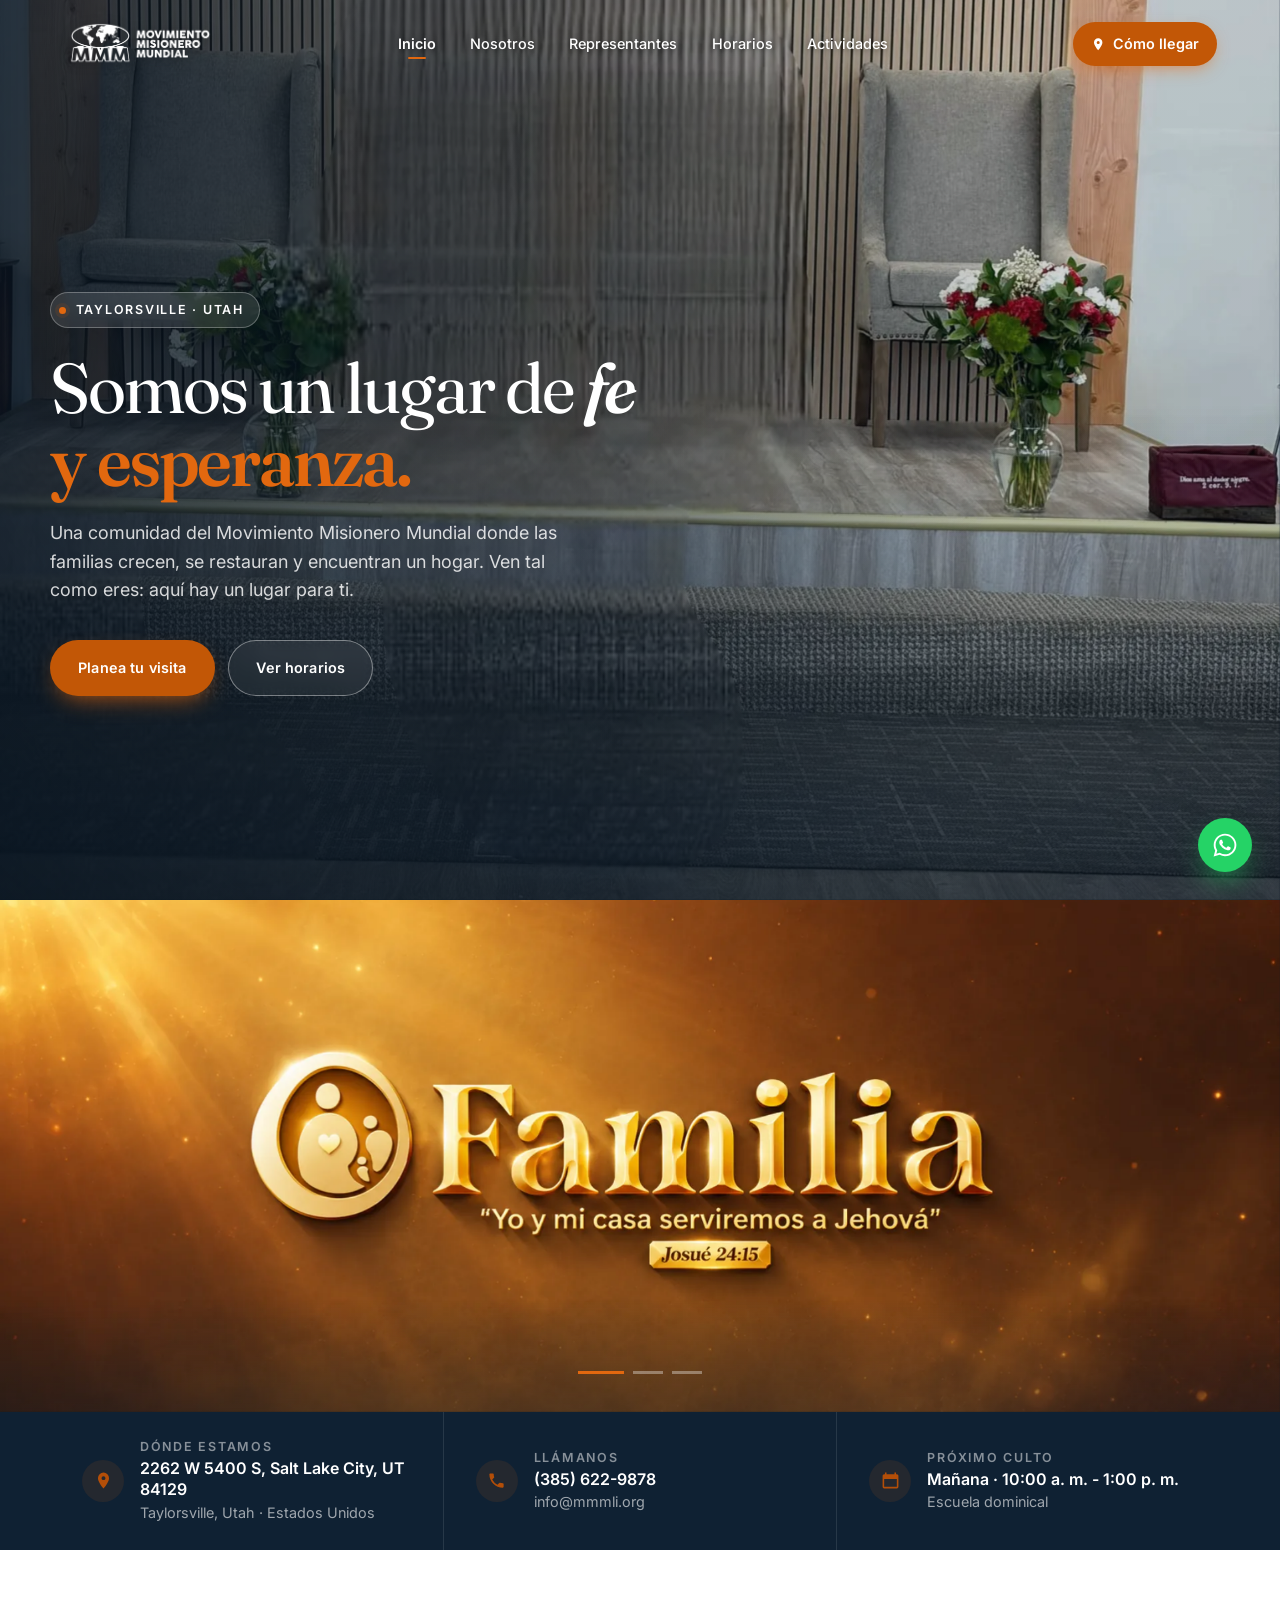
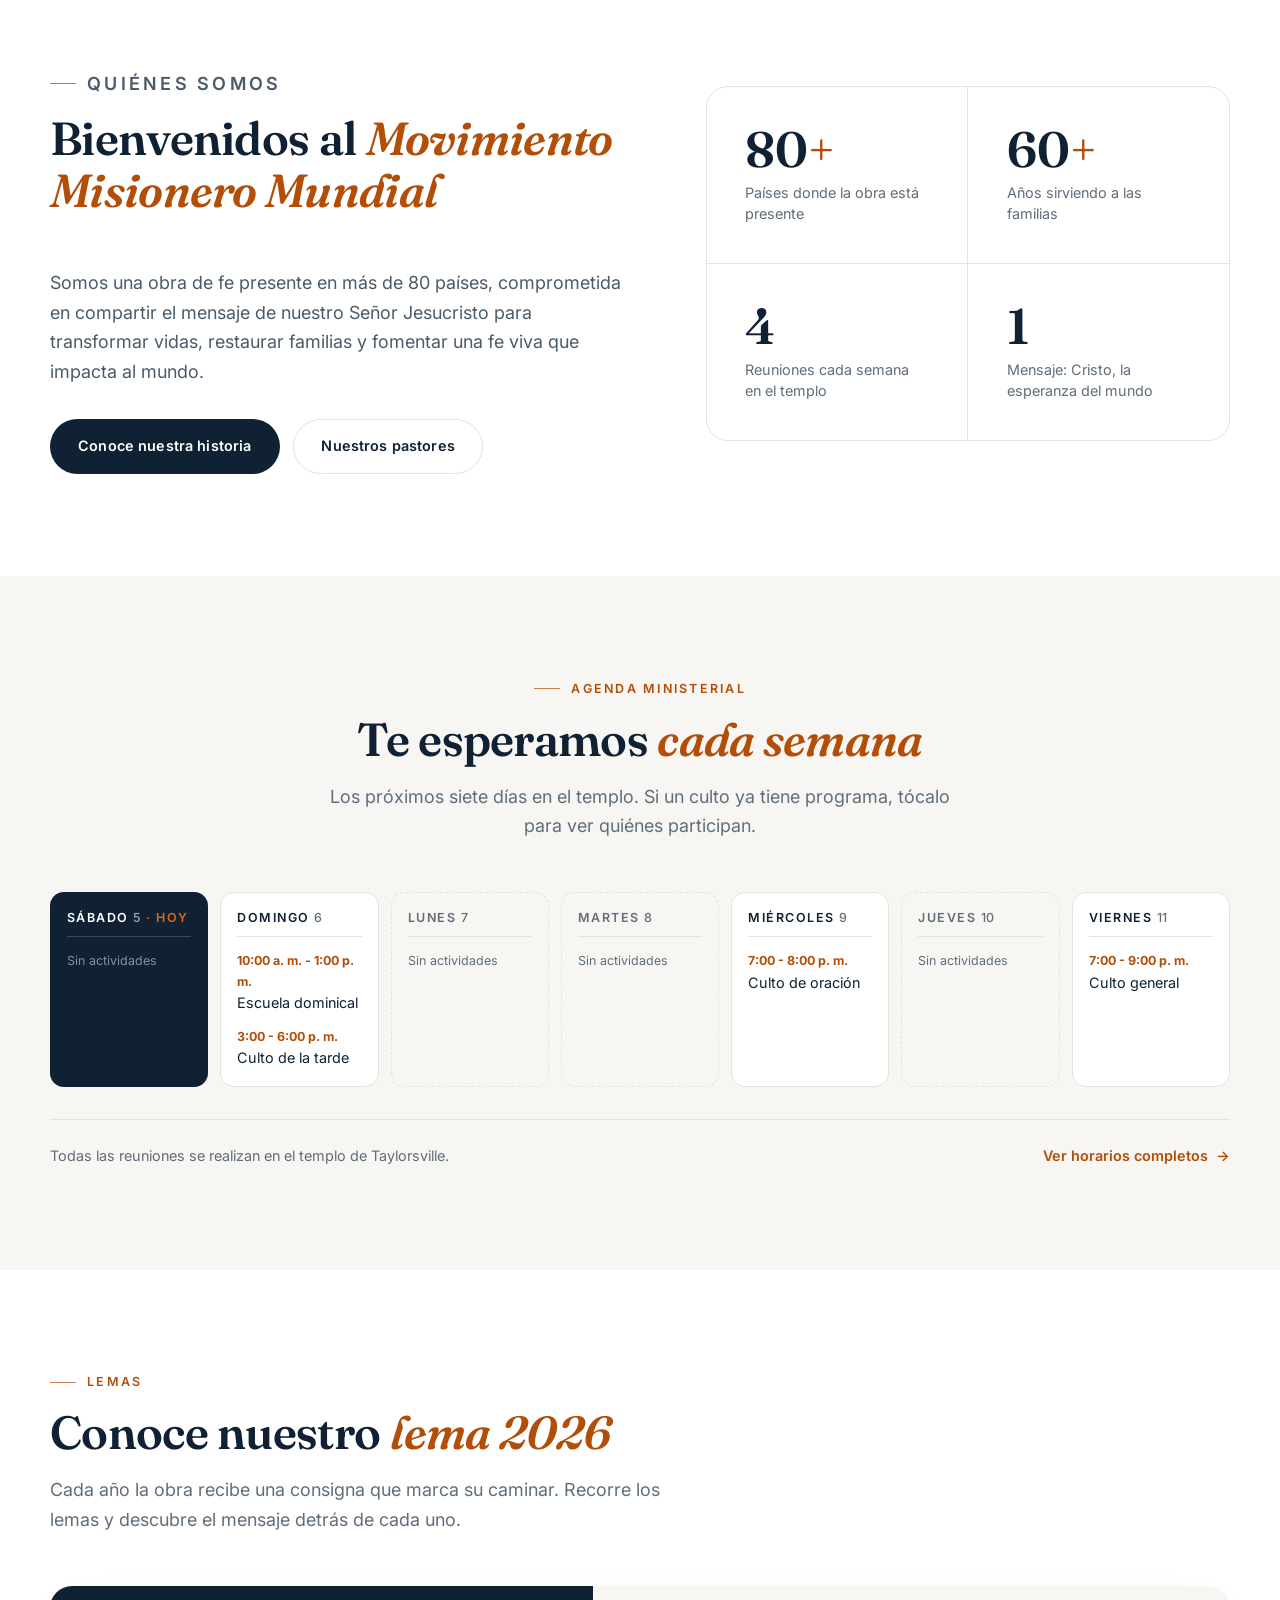
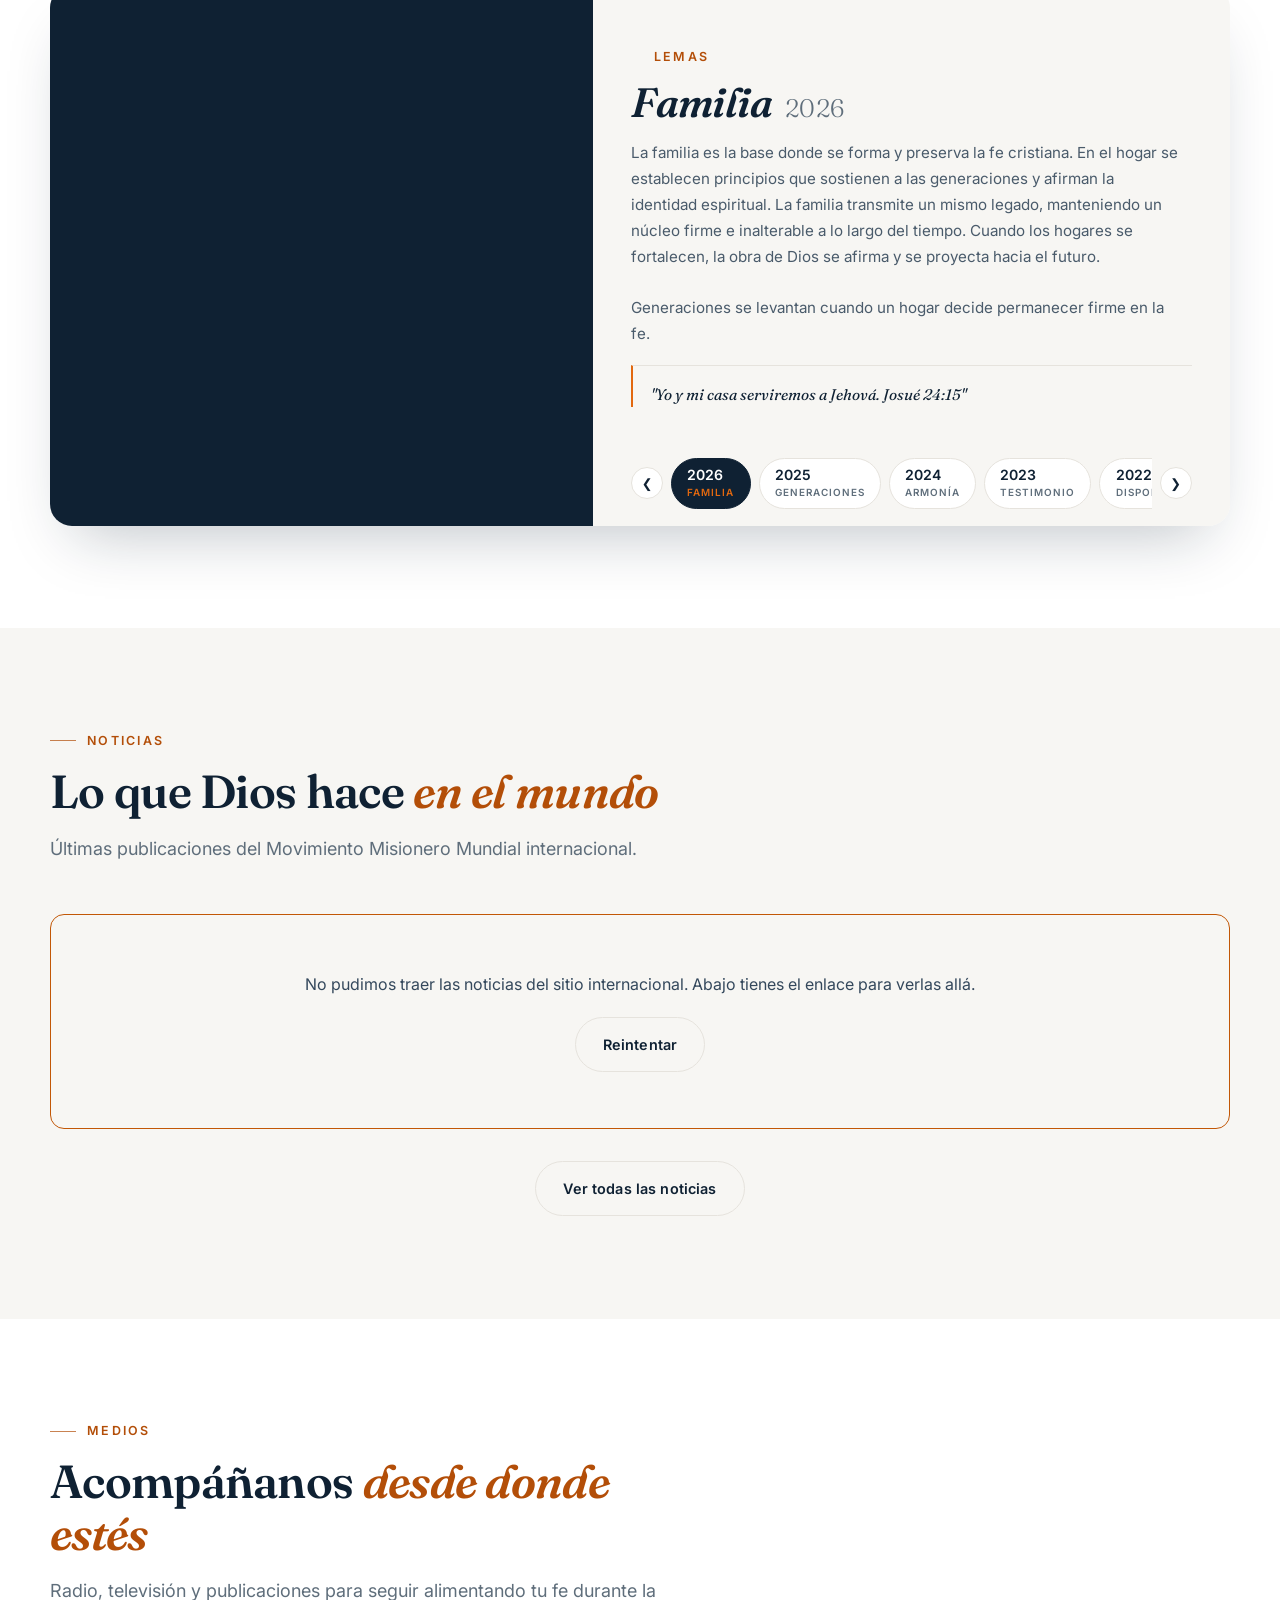
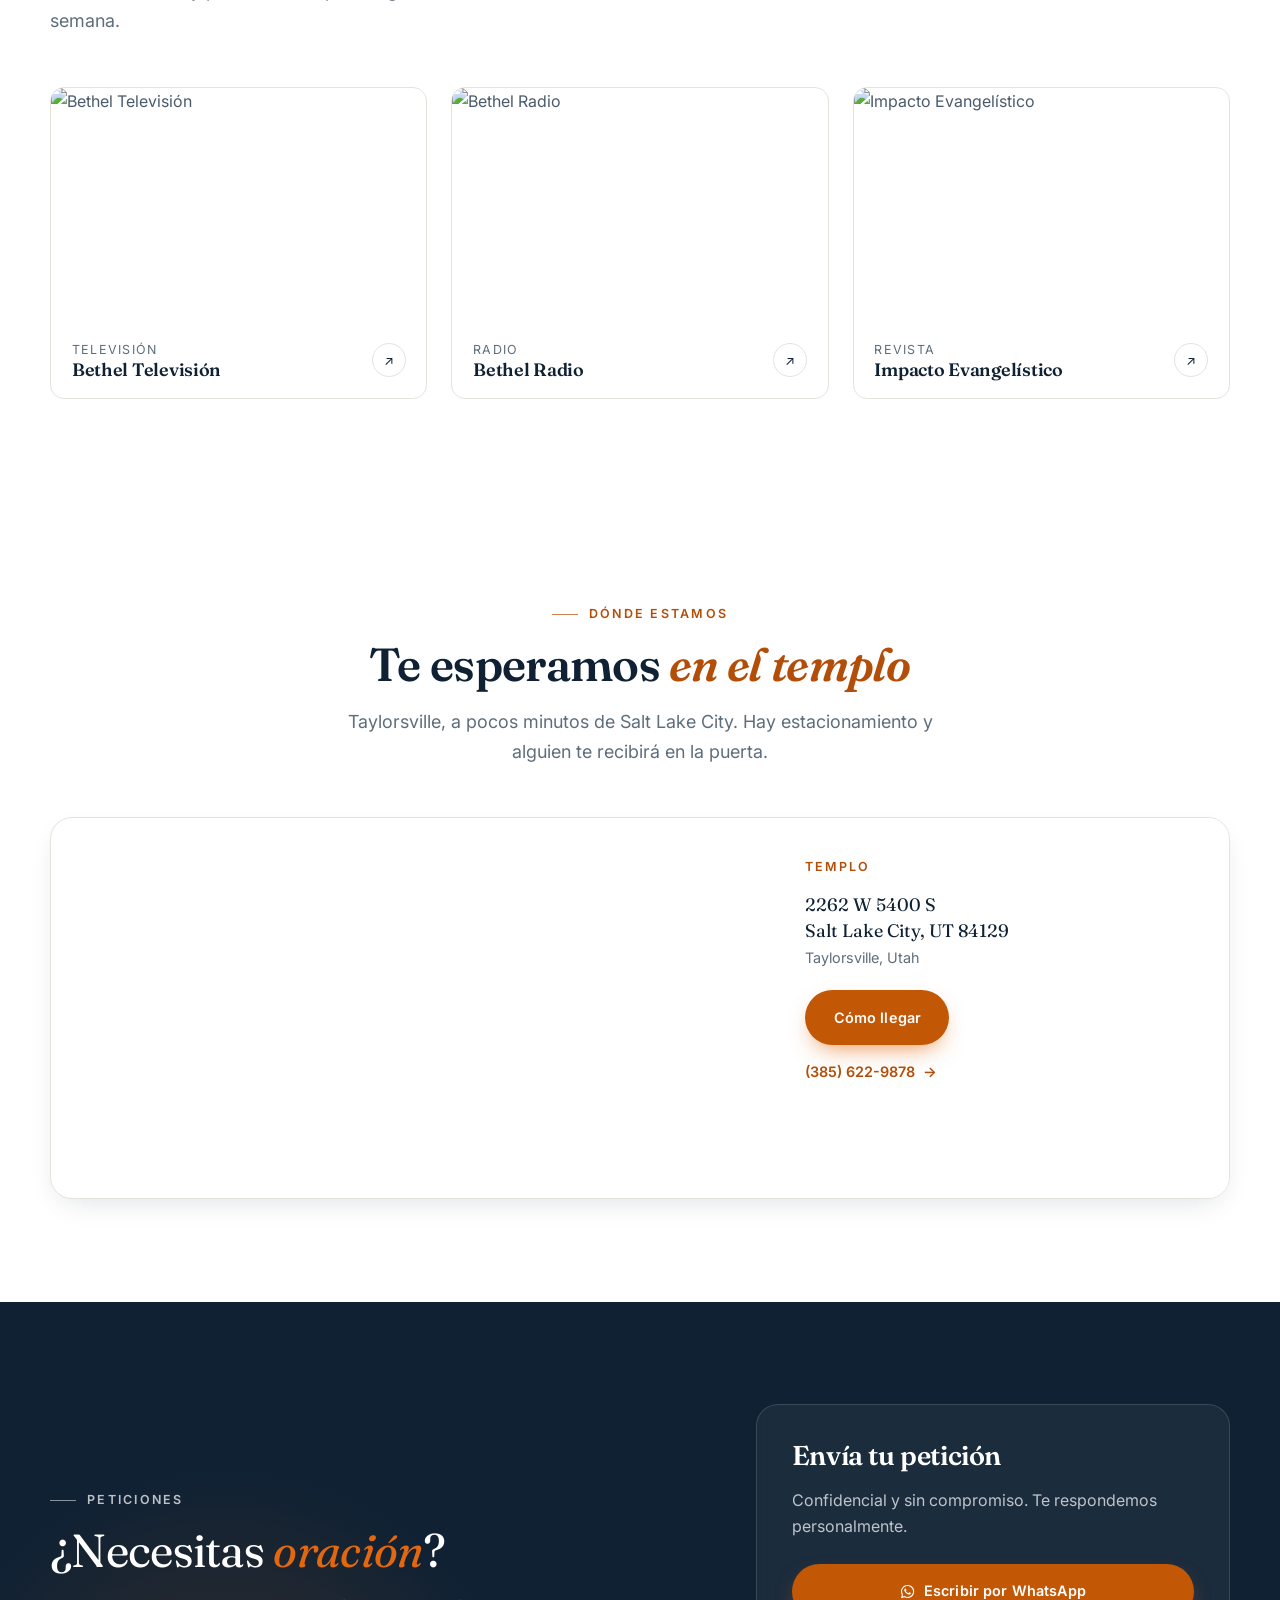
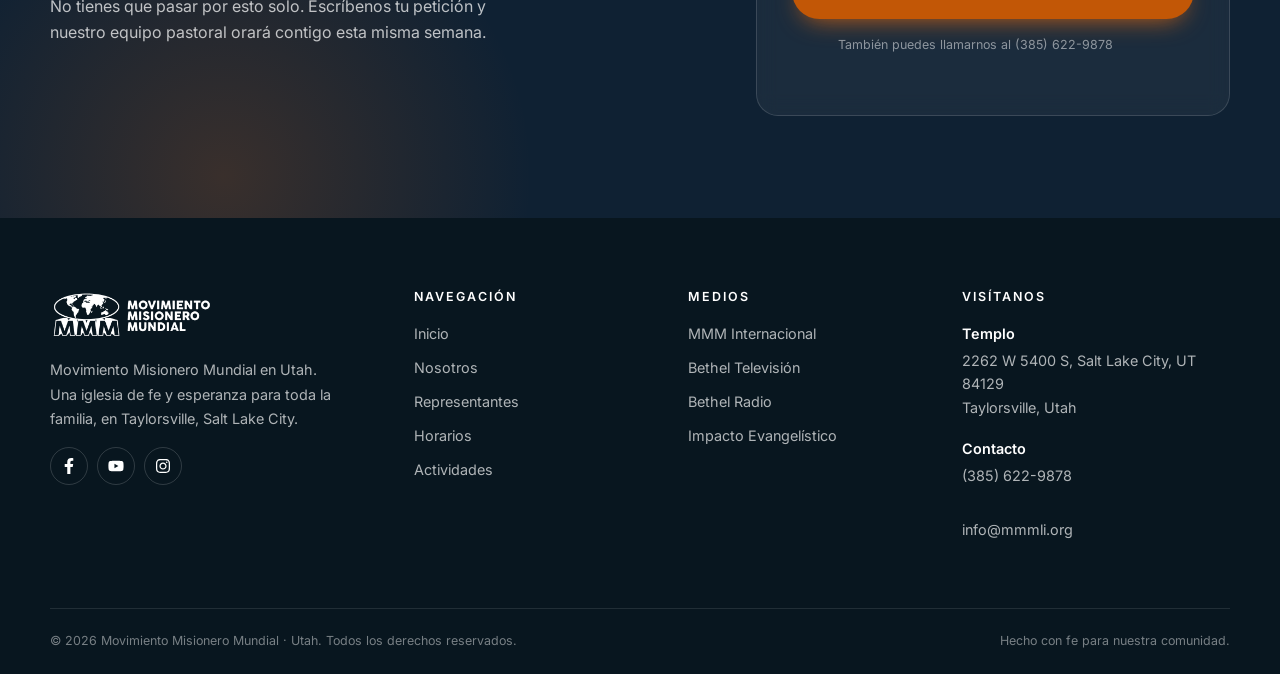
==== commit ef0274c3: "Barra de cristal, contenido escapado y avisos cuando la web no carga Co-Authored-By: Claude Opus 5 <" ====
--- a/index.html
+++ b/index.html
@@ -22,6 +22,10 @@
     <link rel="icon" href="img/logo/favicon.png" />
     <link rel="preconnect" href="https://fonts.googleapis.com" />
     <link rel="preconnect" href="https://fonts.gstatic.com" crossorigin />
+    <link
+      rel="stylesheet"
+      href="https://fonts.googleapis.com/css2?family=Fraunces:opsz,wght@9..144,300;9..144,400;9..144,600;9..144,700&amp;family=Inter:wght@400;500;600;700&amp;display=swap"
+    />
     <link rel="stylesheet" href="css/style.css" />
   </head>
   <body>
@@ -35,6 +39,8 @@
           <img
             src="img/logo/logo_mmm_2026.png"
             alt="Movimiento Misionero Mundial"
+            width="600"
+            height="190"
           />
         </a>
 
@@ -266,7 +272,7 @@
           </header>
 
           <div id="lista-noticias-externas" class="grid-noticias reveal">
-            <p>Cargando noticias…</p>
+            <p class="vacio">Cargando noticias…</p>
           </div>
 
           <div class="noticias__pie reveal">
@@ -421,7 +427,7 @@
         <div class="footer__grid">
           <div>
             <div class="footer__logo">
-              <img src="img/logo/logo_mmm_2026.png" alt="Movimiento Misionero Mundial" />
+              <img src="img/logo/logo_mmm_2026.png" alt="Movimiento Misionero Mundial" width="600" height="190" loading="lazy" decoding="async" />
             </div>
             <p class="footer__lema">
               Movimiento Misionero Mundial en Utah. Una iglesia de fe y
--- a/css/style.css
+++ b/css/style.css
@@ -7,35 +7,33 @@
    7. Secciones     8. Footer              9. Responsive
    ============================================================ */
 
-/* Tipografías: display editorial + interfaz neutra */
-@import url("https://fonts.googleapis.com/css2?family=Fraunces:opsz,wght@9..144,300;9..144,400;9..144,600;9..144,700&family=Inter:wght@400;500;600;700&display=swap");
+/* Las tipografías se cargan con <link> en el <head> de cada página:
+   un @import aquí encadena HTML → style.css → fonts.googleapis.com y
+   retrasa el primer pintado. */
 
 /* 1. Tokens --------------------------------------------------- */
 :root {
-  /* Color · una sola familia fría + un acento cálido */
-  --ink:        #0f2133;   /* titulares y fondos oscuros   */
-  --ink-suave:  #34485c;   /* texto fuerte                 */
-  --tinta:      #4a5b6b;   /* cuerpo de texto              */
-  --tenue:      #7d8b98;   /* metadatos                    */
-
-  --acento:     #e2680f;   /* naranja de marca             */
-  --acento-osc: #c25706;
-  --acento-luz: rgba(226, 104, 15, .1);
+  /* Color · una sola familia fría + un acento cálido.
+     Los contrastes anotados son sobre --papel (blanco); el mínimo
+     que se acepta en el sitio es 4.5:1 (WCAG AA, texto normal). */
+  --ink:        #0f2133;   /* titulares y fondos oscuros   16.2:1 */
+  --ink-suave:  #34485c;   /* texto fuerte                  8.9:1 */
+  --tinta:      #4a5b6b;   /* cuerpo de texto               6.6:1 */
+  --tenue:      #5f6e7b;   /* metadatos                     5.2:1 */
+
+  /* El naranja de marca vive en rellenos y bordes; como texto sobre
+     claro solo da 3.4:1, así que para eso existe --acento-texto. */
+  --acento:       #e2680f; /* relleno decorativo, sin texto encima */
+  --acento-osc:   #c25706; /* relleno con texto blanco       4.5:1 */
+  --acento-prof:  #a8460a; /* el mismo relleno, al pasar     5.9:1 */
+  --acento-texto: #b34e08; /* naranja como texto sobre claro 5.2:1 */
+  --acento-luz:   rgba(226, 104, 15, .1);
 
   --papel:      #ffffff;
   --papel-2:    #f7f6f3;   /* crema muy suave              */
   --papel-3:    #eeece6;
   --linea:      #e6e3dd;
   --linea-luz:  rgba(255, 255, 255, .16);
-
-  /* Compatibilidad con nombres antiguos usados en el JS/HTML */
-  --color-principal: var(--ink);
-  --color-acento:    var(--acento);
-  --color-texto:     var(--tinta);
-  --color-gris:      var(--tenue);
-  --borde:           var(--linea);
-  --color-naranja:   var(--acento);
-  --color-fecha:     var(--acento);
 
   /* Tipografía */
   --display: "Fraunces", "Iowan Old Style", Georgia, serif;
@@ -99,7 +97,7 @@
   letter-spacing: -.015em;
 }
 
-::selection { background: var(--acento); color: #fff; }
+::selection { background: var(--acento-osc); color: #fff; }
 
 :focus-visible {
   outline: 2px solid var(--acento);
@@ -125,7 +123,7 @@
   align-items: center;
   gap: .7rem;
   margin-bottom: .9rem;
-  color: var(--acento);
+  color: var(--acento-texto);
   font-size: var(--t-xs);
   font-weight: 600;
   letter-spacing: .18em;
@@ -141,7 +139,7 @@
 }
 
 .sec-title { font-size: var(--t-2xl); }
-.sec-title em { font-style: italic; color: var(--acento); }
+.sec-title em { font-style: italic; color: var(--acento-texto); }
 
 .sec-sub {
   margin-top: var(--s-2);
@@ -200,32 +198,68 @@
   gap: var(--s-3);
   padding: .55rem .8rem .55rem 1.1rem;
   border-radius: 999px;
-  transition: box-shadow .35s var(--ease), background .35s var(--ease);
 }
 
 /* Cristal esmerilado: capa aparte para que el menú móvil, que es
-   hijo del header, conserve un fondo real que difuminar */
+   hijo del header, conserve un fondo real que difuminar.
+
+   Se arma en capas, como el vidrio de los sistemas operativos:
+   - tinte translúcido con un degradé de luz arriba
+   - desenfoque fuerte con saturación, para que lo de atrás se lea
+     como color y no como formas
+   - borde de un pelo que marca el contorno sobre fondos del mismo tono
+   - brillo interior arriba y sombra en dos niveles: una corta que lo
+     asienta y una larga y suave que lo despega de la página */
 .header__cristal {
+  --cristal-tinte: rgba(255, 255, 255, .66);
+  --cristal-borde: rgba(15, 33, 51, .08);
+  --cristal-brillo: rgba(255, 255, 255, .9);
+  --cristal-sombra:
+    0 1px 2px rgba(15, 33, 51, .05),
+    0 12px 32px -12px rgba(15, 33, 51, .22);
+
   position: absolute;
   inset: 0;
   border-radius: inherit;
   opacity: 0;
-  background: rgba(255, 255, 255, .82);
-  border: 1px solid rgba(255, 255, 255, .5);
-  -webkit-backdrop-filter: blur(18px) saturate(180%);
-          backdrop-filter: blur(18px) saturate(180%);
-  transition: opacity .4s var(--ease);
+  background-color: rgba(255, 255, 255, .96);
+  /* Luz de arriba: fija, sirve igual para el tinte claro y el oscuro.
+     El tinte va aparte, en background-color, porque un degradé no se
+     anima y el cambio de oscuro a claro saltaría de golpe */
+  background-image: linear-gradient(180deg, rgba(255, 255, 255, .16), rgba(255, 255, 255, 0) 70%);
+  border: 1px solid var(--cristal-borde);
+  box-shadow: inset 0 1px 0 var(--cristal-brillo), var(--cristal-sombra);
+  transition:
+    opacity .4s var(--ease),
+    background-color .4s var(--ease),
+    border-color .4s var(--ease),
+    box-shadow .4s var(--ease);
   pointer-events: none;
 }
 
+/* Sin backdrop-filter el tinte translúcido dejaría pasar el texto de
+   atrás sin difuminar: ahí se queda el relleno casi opaco de arriba */
+@supports ((backdrop-filter: blur(1px)) or (-webkit-backdrop-filter: blur(1px))) {
+  .header__cristal {
+    background-color: var(--cristal-tinte);
+    -webkit-backdrop-filter: blur(24px) saturate(190%);
+            backdrop-filter: blur(24px) saturate(190%);
+  }
+}
+
 .header--desplazado .header__cristal { opacity: 1; }
-.header--desplazado .header__interior { box-shadow: var(--sombra); }
 
 /* Sobre el hero o la portada oscura el cristal se tiñe de oscuro:
    con el blanco, las letras blancas del menú se perdían al bajar */
 .header:not(.header--sobre-claro) .header__cristal {
-  background: rgba(11, 24, 37, .55);
-  border-color: rgba(255, 255, 255, .14);
+  --cristal-tinte: rgba(11, 24, 37, .42);
+  --cristal-borde: rgba(255, 255, 255, .12);
+  --cristal-brillo: rgba(255, 255, 255, .14);
+  --cristal-sombra: 0 12px 32px -12px rgba(0, 0, 0, .45);
+  background-color: rgba(11, 24, 37, .9);
+}
+@supports ((backdrop-filter: blur(1px)) or (-webkit-backdrop-filter: blur(1px))) {
+  .header:not(.header--sobre-claro) .header__cristal { background-color: var(--cristal-tinte); }
 }
 
 .header .logo,
@@ -286,7 +320,7 @@
   gap: .45rem;
   padding: .62rem 1.15rem;
   border-radius: 999px;
-  background: var(--acento);
+  background: var(--acento-osc);
   color: #fff;
   font-size: var(--t-sm);
   font-weight: 600;
@@ -590,11 +624,11 @@
 .btn svg { width: 1.05em; height: 1.05em; fill: currentColor; }
 
 .btn--primario {
-  background: var(--acento);
+  background: var(--acento-osc);
   color: #fff;
   box-shadow: 0 10px 24px -10px rgba(226, 104, 15, .85);
 }
-.btn--primario:hover { background: var(--acento-osc); }
+.btn--primario:hover { background: var(--acento-prof); }
 
 .btn--linea {
   border-color: var(--linea);
@@ -620,7 +654,7 @@
   display: inline-flex;
   align-items: center;
   gap: .5rem;
-  color: var(--acento);
+  color: var(--acento-texto);
   font-weight: 600;
   font-size: var(--t-sm);
 }
@@ -650,7 +684,7 @@
 .tarjeta__cargo,
 .tarjeta__fecha {
   padding: .35rem 1.4rem 0 !important;
-  color: var(--acento);
+  color: var(--acento-texto);
   font-size: var(--t-xs);
   font-weight: 600;
   letter-spacing: .12em;
@@ -696,34 +730,20 @@
   text-align: center;
 }
 
+/* La misma ficha cuando no se pudo cargar el contenido: borde entero y
+   acento de alerta para que no se confunda con "todavía no hay nada" */
+.vacio--error {
+  border-style: solid;
+  border-color: var(--acento-osc);
+  color: var(--ink-suave);
+}
+.vacio--error p { margin-bottom: 1.2rem; }
+
 .grid {
   display: grid;
   grid-template-columns: repeat(auto-fit, minmax(270px, 1fr));
   gap: var(--s-3);
 }
-
-/* Tabla */
-.tabla-scroll {
-  overflow-x: auto;
-  border: 1px solid var(--linea);
-  border-radius: var(--radio);
-}
-.tabla { width: 100%; border-collapse: collapse; min-width: 560px; }
-.tabla th {
-  background: var(--papel-2);
-  color: var(--ink);
-  font-size: var(--t-xs);
-  font-weight: 600;
-  letter-spacing: .12em;
-  text-transform: uppercase;
-  text-align: left;
-  padding: 1rem 1.25rem;
-  border-bottom: 1px solid var(--linea);
-}
-.tabla td { padding: 1.05rem 1.25rem; border-bottom: 1px solid var(--linea); }
-.tabla tbody tr:last-child td { border-bottom: 0; }
-.tabla tbody tr:hover { background: var(--papel-2); }
-.tabla td:first-child { color: var(--ink); font-weight: 600; }
 
 /* Encabezado de páginas internas */
 .encabezado-pagina {
@@ -756,17 +776,6 @@
   max-width: 55ch;
   color: rgba(255, 255, 255, .72);
 }
-.migas {
-  position: relative;
-  z-index: 1;
-  display: flex;
-  gap: .5rem;
-  margin-top: var(--s-3);
-  color: rgba(255, 255, 255, .55);
-  font-size: var(--t-xs);
-}
-.migas a:hover { color: #fff; }
-
 /* 7. Secciones -------------------------------------------------- */
 /* 7.1 Barra de contacto ---------------------------------------- */
 .barra-info { background: var(--ink); color: #fff; }
@@ -802,7 +811,7 @@
   height: 42px;
   border-radius: 50%;
   background: var(--acento-luz);
-  color: var(--acento);
+  color: var(--acento-texto);
 }
 .barra-info__icono svg { width: 19px; height: 19px; fill: currentColor; }
 
@@ -861,7 +870,7 @@
   line-height: 1;
   color: var(--ink);
 }
-.cifra__num span { color: var(--acento); }
+.cifra__num span { color: var(--acento-texto); }
 .cifra__txt {
   margin-top: .5rem;
   color: var(--tenue);
@@ -904,7 +913,7 @@
 .agenda__dia li { display: flex; flex-direction: column; gap: .1rem; }
 
 .agenda__hora {
-  color: var(--acento);
+  color: var(--acento-texto);
   font-size: var(--t-xs);
   font-weight: 700;
 }
@@ -927,6 +936,11 @@
   color: var(--acento);
 }
 .agenda__dia--hoy .agenda__evento { color: #fff; }
+
+/* Dentro de la tarjeta oscura del día de hoy el naranja de marca sí
+   contrasta (4.8:1), así que recupera el tono vivo */
+.agenda__dia--hoy .agenda__hora,
+.agenda__dia--hoy .agenda__programa { color: var(--acento); }
 .agenda__dia--hoy .agenda__sin { color: rgba(255, 255, 255, .5); }
 
 .agenda__pie {
@@ -974,7 +988,7 @@
 }
 .agenda__dia--hoy .agenda__marca { background: rgba(255, 255, 255, .12); color: #fff; }
 
-.agenda__programa { color: var(--acento); font-size: var(--t-xs); font-weight: 600; }
+.agenda__programa { color: var(--acento-texto); font-size: var(--t-xs); font-weight: 600; }
 .agenda__programa::after { content: " →"; }
 
 /* 7.3b Programa del culto ---------------------------------------- */
@@ -1001,7 +1015,7 @@
   font-weight: 600;
   letter-spacing: .12em;
   text-transform: uppercase;
-  color: var(--acento);
+  color: var(--acento-texto);
 }
 
 .programa__lista { display: grid; gap: .85rem; list-style: none; }
@@ -1212,7 +1226,7 @@
 }
 .gl-header-tag img { width: 13px; filter: brightness(0) saturate(100%) invert(45%) sepia(72%) saturate(2200%) hue-rotate(1deg); }
 .gl-tag-txt {
-  color: var(--acento);
+  color: var(--acento-texto);
   font-size: var(--t-xs);
   font-weight: 600;
   letter-spacing: .18em;
@@ -1397,7 +1411,7 @@
   font-size: .8rem;
   transition: background .3s var(--ease), color .3s var(--ease), border-color .3s var(--ease);
 }
-.medio:hover .medio__ir { background: var(--acento); border-color: var(--acento); color: #fff; }
+.medio:hover .medio__ir { background: var(--acento-osc); border-color: var(--acento-osc); color: #fff; }
 
 /* 7.7 Mapa ------------------------------------------------------ */
 .mapa__caja {
@@ -1431,7 +1445,7 @@
 }
 
 .mapa__rotulo {
-  color: var(--acento);
+  color: var(--acento-texto);
   font-size: var(--t-xs);
   font-weight: 600;
   letter-spacing: .16em;
@@ -1552,7 +1566,7 @@
   border-radius: 50%;
   transition: background .25s var(--ease), border-color .25s var(--ease), transform .25s var(--ease);
 }
-.footer__redes a:hover { background: var(--acento); border-color: var(--acento); transform: translateY(-2px); }
+.footer__redes a:hover { background: var(--acento-osc); border-color: var(--acento-osc); transform: translateY(-2px); }
 .footer__redes svg { width: 16px; height: 16px; fill: currentColor; color: #fff; }
 
 .footer__base {
@@ -1655,8 +1669,11 @@
     padding: .9rem;
     border-radius: var(--radio-lg);
     background: rgba(255, 255, 255, .96);
-    border: 1px solid var(--linea);
-    box-shadow: var(--sombra-lg);
+    border: 1px solid rgba(15, 33, 51, .08);
+    box-shadow:
+      inset 0 1px 0 rgba(255, 255, 255, .9),
+      0 1px 2px rgba(15, 33, 51, .05),
+      var(--sombra-lg);
     /* Si la lista no entra en pantalla, se desplaza dentro del panel */
     max-height: calc(100svh - var(--alto-header, 76px) - 2rem);
     overflow-y: auto;
@@ -1664,9 +1681,10 @@
 
   @supports ((backdrop-filter: blur(1px)) or (-webkit-backdrop-filter: blur(1px))) {
     .header .nav {
-      background: rgba(255, 255, 255, .88);
-      -webkit-backdrop-filter: blur(18px) saturate(180%);
-              backdrop-filter: blur(18px) saturate(180%);
+      /* Más tinte que la barra: aquí se lee una lista de texto */
+      background: rgba(255, 255, 255, .8);
+      -webkit-backdrop-filter: blur(24px) saturate(190%);
+              backdrop-filter: blur(24px) saturate(190%);
     }
   }
 
@@ -1837,47 +1855,6 @@
   .tarjeta-noticia--destacada .tarjeta-noticia__texto { padding: 1.3rem 1.4rem; }
   .tarjeta-noticia--compacta { height: 160px; }
 
-  /* Horarios: la tabla pasa a fichas y deja de moverse en horizontal */
-  .tabla-scroll { overflow-x: visible; border: 0; }
-  .tabla { min-width: 0; }
-  .tabla thead { display: none; }
-  .tabla tbody, .tabla tr, .tabla td { display: block; width: 100%; }
-
-  .tabla tr {
-    margin-bottom: .75rem;
-    padding: .35rem 0;
-    border: 1px solid var(--linea);
-    border-radius: var(--radio);
-    background: var(--papel);
-  }
-  .tabla tbody tr:hover { background: var(--papel); }
-
-  .tabla td {
-    display: flex;
-    align-items: baseline;
-    justify-content: space-between;
-    gap: 1rem;
-    padding: .5rem 1.1rem;
-    border: 0;
-    text-align: right;
-  }
-  .tabla td::before {
-    content: attr(data-titulo);
-    flex-shrink: 0;
-    color: var(--tenue);
-    font-size: var(--t-xs);
-    font-weight: 600;
-    letter-spacing: .1em;
-    text-transform: uppercase;
-    text-align: left;
-  }
-  .tabla td:first-child {
-    padding-top: .8rem;
-    font-family: var(--display);
-    font-size: var(--t-lg);
-  }
-  .tabla td:last-child { padding-bottom: .8rem; }
-
   .gl-col-img { flex: 0 0 180px; }
   .gl-main-h1 { flex-direction: column; align-items: flex-start; gap: .2rem; }
   .gl-verse-box { font-size: .92rem; }
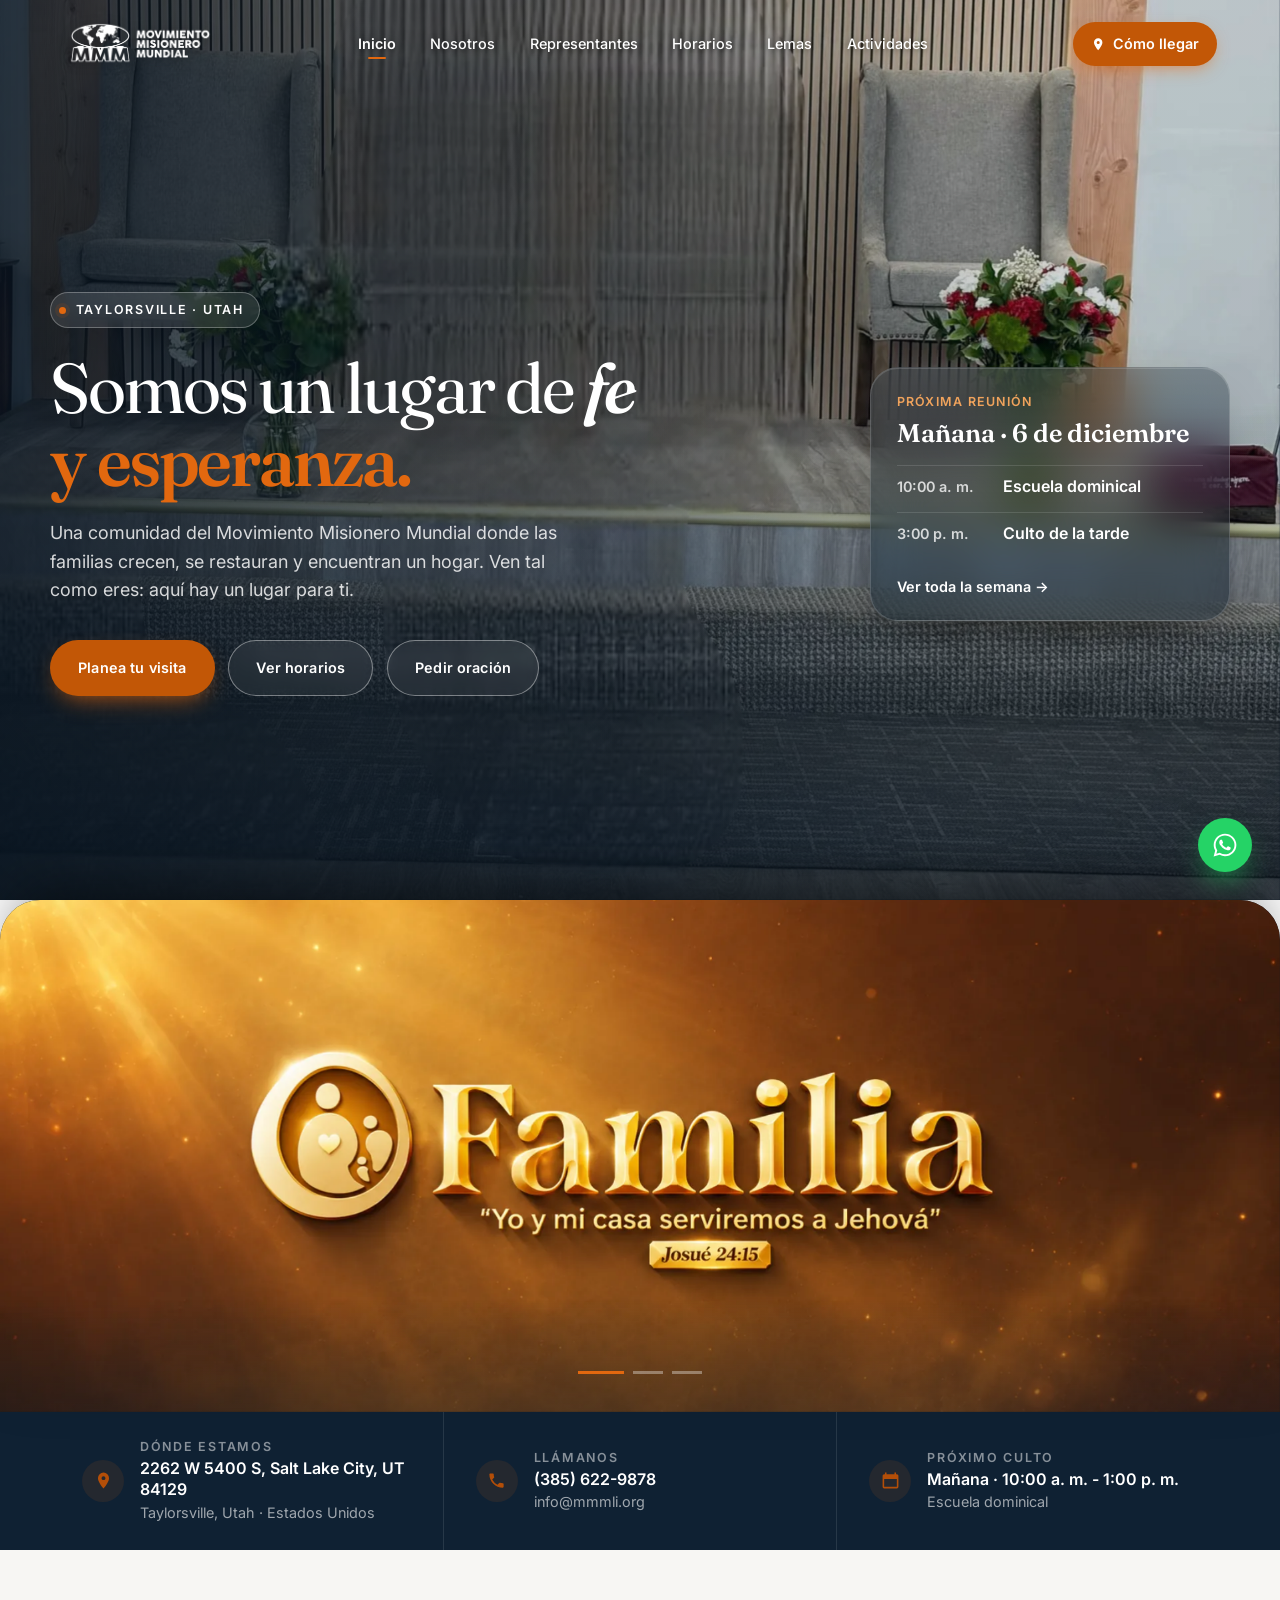
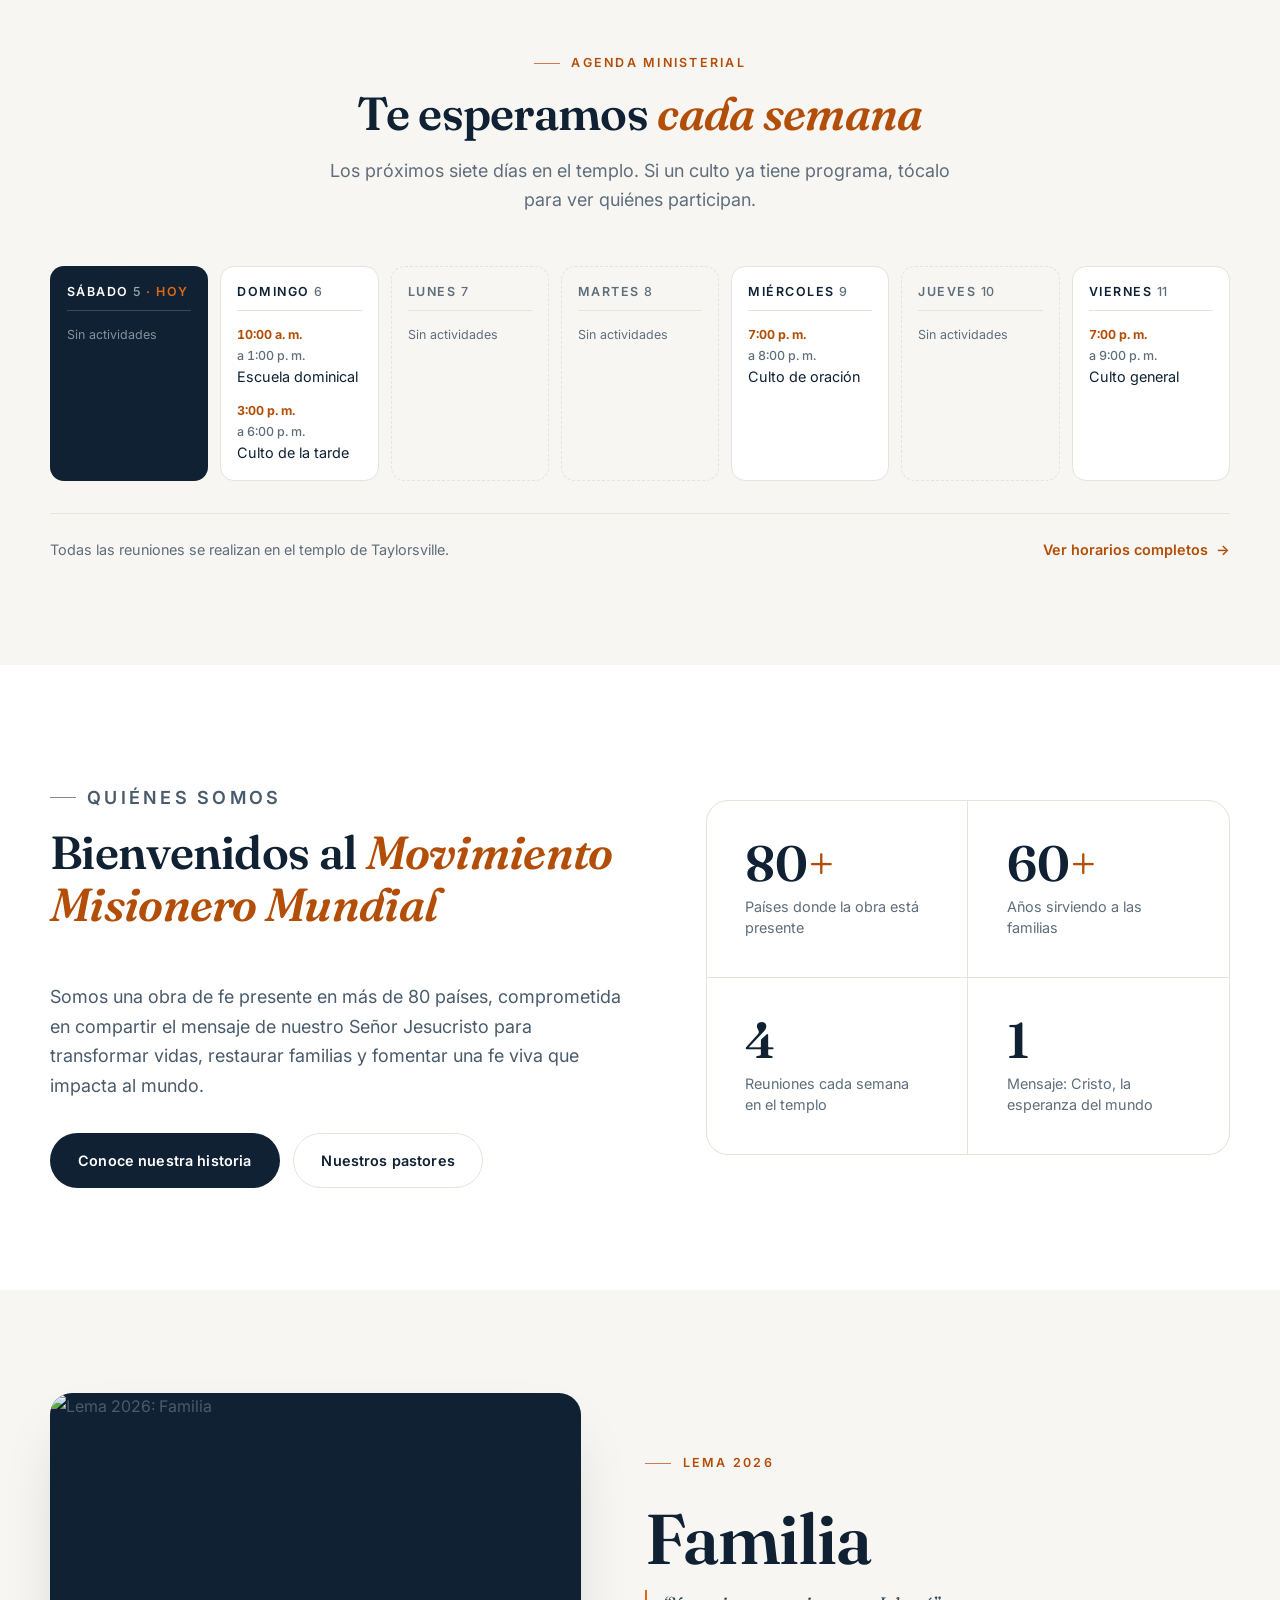
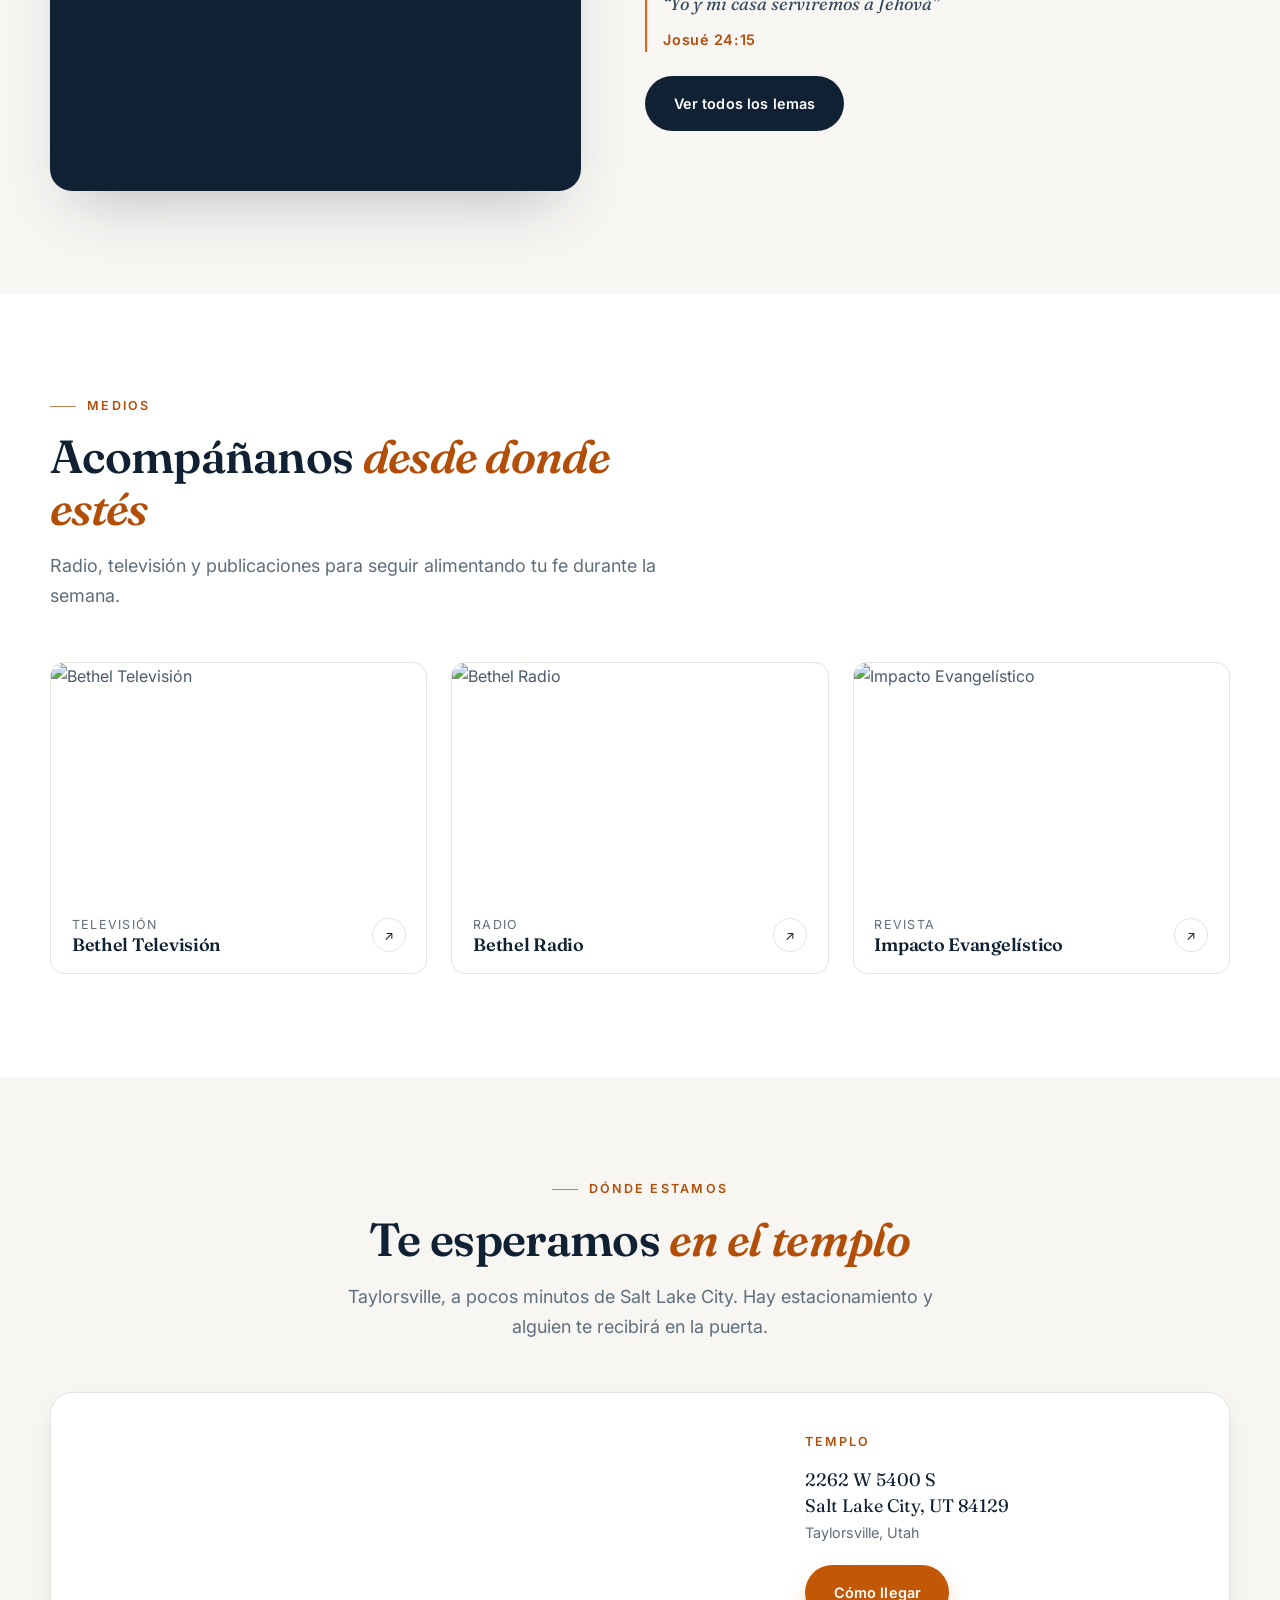
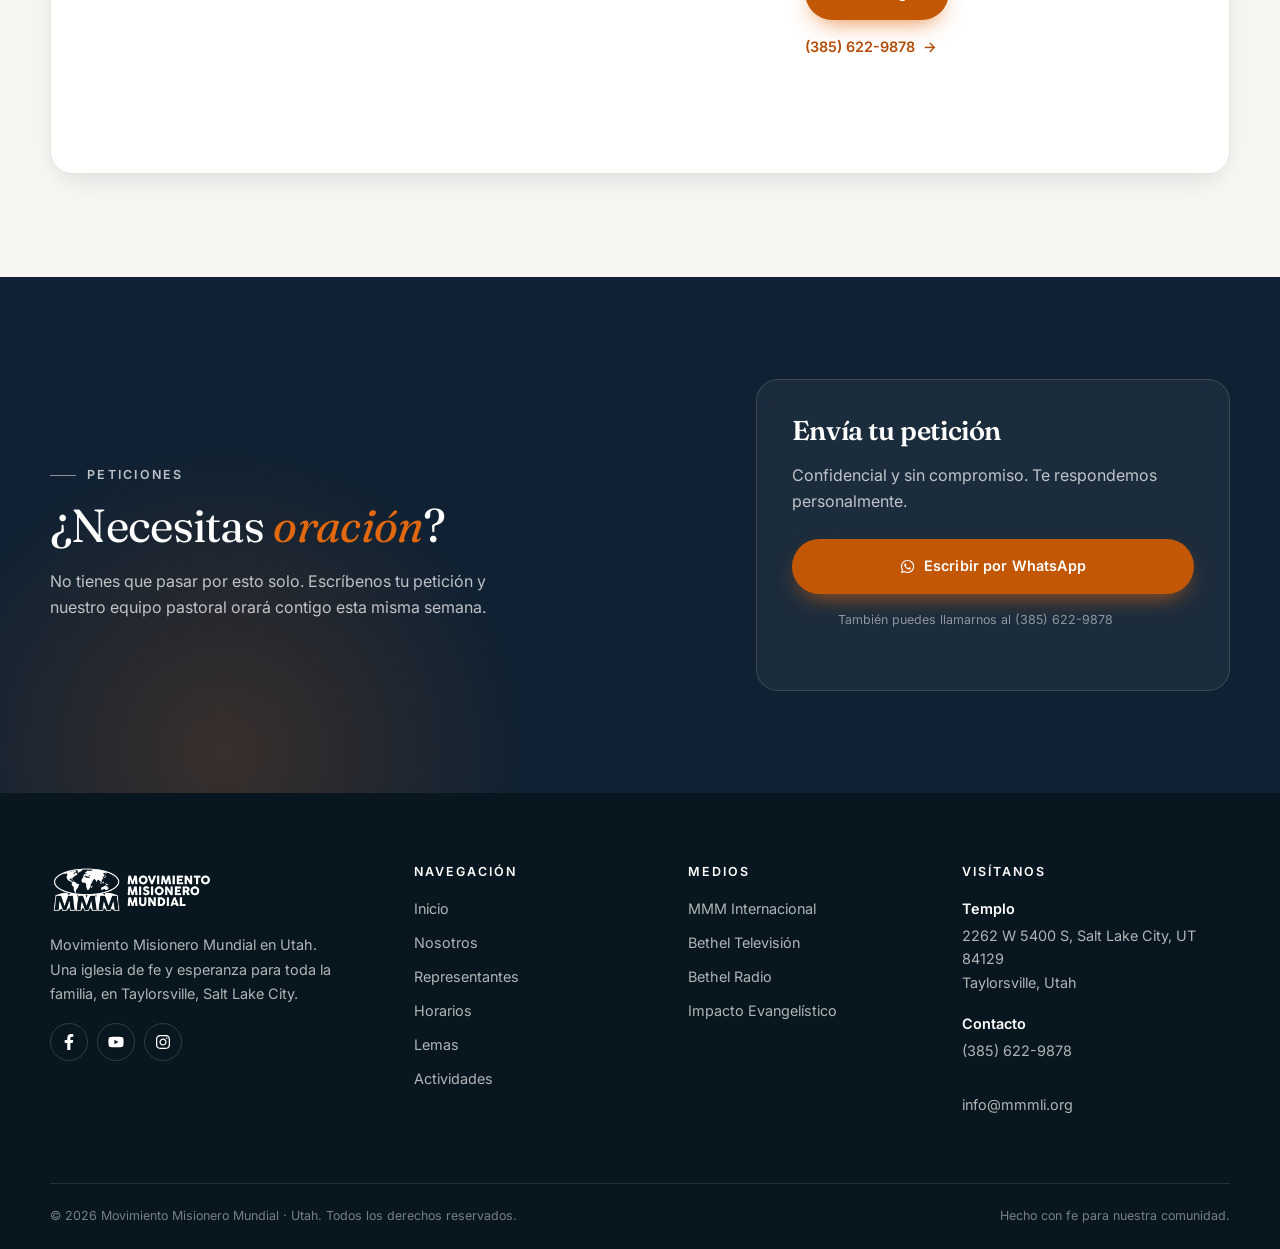
==== commit b5d5f3e9: "Rediseño de la web: lemas en su propia página, hora de Utah y celular ordenado - Página nueva de lem" ====
--- a/index.html
+++ b/index.html
@@ -54,6 +54,7 @@
           <a href="paginas/nosotros.html" class="nav__link">Nosotros</a>
           <a href="paginas/representantes.html" class="nav__link">Representantes</a>
           <a href="paginas/horarios.html" class="nav__link">Horarios</a>
+          <a href="paginas/lemas.html" class="nav__link">Lemas</a>
           <a href="paginas/noticias.html" class="nav__link">Actividades</a>
         </nav>
 
@@ -66,59 +67,69 @@
     </header>
 
     <main id="contenido">
-      <!-- ===== Portada ===== -->
-      <section class="portada" aria-label="Bienvenida">
-        <!-- El marco es lo que se encoge al bajar (main.js) -->
-        <div class="portada__marco">
-        <img
-          class="portada__fondo"
-          src="img/fondos/imginicio.webp"
-          alt=""
-          fetchpriority="high"
-        />
-        <div class="portada__velo" aria-hidden="true"></div>
-
-        <div class="portada__contenido">
-          <div class="contenedor">
-            <div class="hero__texto">
-              <p class="hero__marca"><i aria-hidden="true"></i> Taylorsville · Utah</p>
-              <h1 class="hero__titulo">
-                Somos un lugar de <em>fe</em>
-                <b>y esperanza.</b>
-              </h1>
-              <p class="hero__bajada">
-                Una comunidad del Movimiento Misionero Mundial donde las
-                familias crecen, se restauran y encuentran un hogar. Ven tal
-                como eres: aquí hay un lugar para ti.
-              </p>
-              <div class="hero__acciones">
-                <a class="btn btn--primario" href="#visitanos">Planea tu visita</a>
-                <a class="btn btn--claro" href="#agenda">Ver horarios</a>
-              </div>
-            </div>
-          </div>
-        </div>
-        </div>
-      </section>
-
-      <!-- ===== Hero · las imágenes salen de BANNERS en js/datos.js ===== -->
-      <section
-        class="hero"
-        id="banner"
-        aria-label="Bienvenida"
-        aria-roledescription="carrusel"
-      >
-        <div class="slider__pista" id="bannerPista"></div>
-        <div class="hero__velo" aria-hidden="true"></div>
-
-        <button class="hero__flecha hero__flecha--prev" id="bannerPrev"
-                type="button" aria-label="Banner anterior">❮</button>
-        <button class="hero__flecha hero__flecha--next" id="bannerNext"
-                type="button" aria-label="Banner siguiente">❯</button>
-
-        <div class="slider__puntos" id="bannerPuntos" role="tablist"
-             aria-label="Seleccionar banner"></div>
-      </section>
+      <!-- Portada y slider van juntos: en pantallas grandes la portada
+           se queda quieta y el slider sube encima, como una tarjeta
+           que tapa a la otra (style.css · "Apilado") -->
+      <div class="apilado">
+        <!-- ===== Portada ===== -->
+        <section class="portada" aria-label="Bienvenida">
+          <!-- El marco es lo que se encoge al bajar (main.js) -->
+          <div class="portada__marco">
+          <img
+            class="portada__fondo"
+            src="img/fondos/imginicio.webp"
+            alt=""
+            fetchpriority="high"
+          />
+          <div class="portada__velo" aria-hidden="true"></div>
+
+          <div class="portada__contenido">
+            <div class="contenedor portada__fila">
+              <div class="hero__texto">
+                <p class="hero__marca"><i aria-hidden="true"></i> Taylorsville · Utah</p>
+                <h1 class="hero__titulo">
+                  Somos un lugar de <em>fe</em>
+                  <b>y esperanza.</b>
+                </h1>
+                <p class="hero__bajada">
+                  Una comunidad del Movimiento Misionero Mundial donde las
+                  familias crecen, se restauran y encuentran un hogar. Ven tal
+                  como eres: aquí hay un lugar para ti.
+                </p>
+                <div class="hero__acciones">
+                  <a class="btn btn--primario" href="#visitanos">Planea tu visita</a>
+                  <a class="btn btn--claro" href="#agenda">Ver horarios</a>
+                  <a class="btn btn--claro hero__oracion" href="#oracion">Pedir oración</a>
+                </div>
+              </div>
+
+              <!-- main.js la llena con las reuniones del próximo día que
+                   tenga alguna; sin datos se queda oculta -->
+              <aside class="hero__proxima" id="heroProxima" aria-label="Próxima reunión" hidden></aside>
+            </div>
+          </div>
+          </div>
+        </section>
+
+        <!-- ===== Hero · las imágenes salen de BANNERS en js/datos.js ===== -->
+        <section
+          class="hero"
+          id="banner"
+          aria-label="Bienvenida"
+          aria-roledescription="carrusel"
+        >
+          <div class="slider__pista" id="bannerPista"></div>
+          <div class="hero__velo" aria-hidden="true"></div>
+
+          <button class="hero__flecha hero__flecha--prev" id="bannerPrev"
+                  type="button" aria-label="Banner anterior">❮</button>
+          <button class="hero__flecha hero__flecha--next" id="bannerNext"
+                  type="button" aria-label="Banner siguiente">❯</button>
+
+          <div class="slider__puntos" id="bannerPuntos" role="tablist"
+               aria-label="Seleccionar banner"></div>
+        </section>
+      </div>
 
       <!-- ===== Contacto rápido ===== -->
       <section class="barra-info" id="visitanos" aria-label="Cómo encontrarnos">
@@ -136,7 +147,7 @@
               </span>
             </a>
 
-            <a class="barra-info__item" href="tel:3856229878">
+            <a class="barra-info__item barra-info__item--llamar" href="tel:3856229878">
               <span class="barra-info__icono" aria-hidden="true">
                 <svg viewBox="0 0 24 24"><path d="M6.6 10.8a15.1 15.1 0 0 0 6.6 6.6l2.2-2.2a1 1 0 0 1 1-.24 11.4 11.4 0 0 0 3.6.58 1 1 0 0 1 1 1V20a1 1 0 0 1-1 1A17 17 0 0 1 3 4a1 1 0 0 1 1-1h3.5a1 1 0 0 1 1 1 11.4 11.4 0 0 0 .58 3.6 1 1 0 0 1-.25 1Z"/></svg>
               </span>
@@ -147,7 +158,7 @@
               </span>
             </a>
 
-            <a class="barra-info__item" href="#agenda">
+            <a class="barra-info__item barra-info__item--proximo" href="#agenda">
               <span class="barra-info__icono" aria-hidden="true">
                 <svg viewBox="0 0 24 24"><path d="M7 2v2h10V2h2v2h1a2 2 0 0 1 2 2v14a2 2 0 0 1-2 2H4a2 2 0 0 1-2-2V6a2 2 0 0 1 2-2h1V2Zm13 8H4v10h16Z"/></svg>
               </span>
@@ -157,6 +168,29 @@
                 <span class="barra-info__extra">Todas las semanas en el templo</span>
               </span>
             </a>
+          </div>
+        </div>
+      </section>
+
+      <!-- ===== Agenda semanal ===== -->
+      <section class="seccion seccion--papel" id="agenda">
+        <div class="contenedor">
+          <header class="sec-head sec-head--centro reveal">
+            <p class="eyebrow">Agenda ministerial</p>
+            <h2 class="sec-title">Te esperamos <em>cada semana</em></h2>
+            <p class="sec-sub">
+              Los próximos siete días en el templo. Si un culto ya tiene
+              programa, tócalo para ver quiénes participan.
+            </p>
+          </header>
+
+          <!-- main.js arma los próximos siete días desde CULTOS y
+               CULTOS_EXTRA en js/datos.js -->
+          <div class="agenda__semana reveal" id="agendaSemanal"></div>
+
+          <div class="agenda__pie reveal">
+            <p>Todas las reuniones se realizan en el templo de Taylorsville.</p>
+            <a class="enlace-flecha" href="paginas/horarios.html">Ver horarios completos</a>
           </div>
         </div>
       </section>
@@ -193,7 +227,7 @@
               <p class="cifra__txt">Años sirviendo a las familias</p>
             </div>
             <div class="cifra">
-              <p class="cifra__num">4</p>
+              <p class="cifra__num" id="cifraReuniones">4</p>
               <p class="cifra__txt">Reuniones cada semana en el templo</p>
             </div>
             <div class="cifra">
@@ -204,81 +238,11 @@
         </div>
       </section>
 
-      <!-- ===== Agenda semanal ===== -->
-      <section class="seccion seccion--papel" id="agenda">
+      <!-- ===== Lema del año · lemas.js lo arma desde LEMAS =====
+           Solo el de este año; los demás están en paginas/lemas.html -->
+      <section class="seccion seccion--papel" id="lemas">
         <div class="contenedor">
-          <header class="sec-head sec-head--centro reveal">
-            <p class="eyebrow">Agenda ministerial</p>
-            <h2 class="sec-title">Te esperamos <em>cada semana</em></h2>
-            <p class="sec-sub">
-              Los próximos siete días en el templo. Si un culto ya tiene
-              programa, tócalo para ver quiénes participan.
-            </p>
-          </header>
-
-          <!-- main.js arma los próximos siete días desde CULTOS y
-               CULTOS_EXTRA en js/datos.js -->
-          <div class="agenda__semana reveal" id="agendaSemanal"></div>
-
-          <div class="agenda__pie reveal">
-            <p>Todas las reuniones se realizan en el templo de Taylorsville.</p>
-            <a class="enlace-flecha" href="paginas/horarios.html">Ver horarios completos</a>
-          </div>
-        </div>
-      </section>
-
-      <!-- ===== Lema del año · datos en LEMAS (js/datos.js) ===== -->
-      <section class="seccion" id="lemas">
-        <div class="contenedor">
-          <header class="sec-head reveal">
-            <p class="eyebrow">Lemas</p>
-            <h2 class="sec-title">Conoce nuestro <em>lema 2026</em></h2>
-            <p class="sec-sub">
-              Cada año la obra recibe una consigna que marca su caminar.
-              Recorre los lemas y descubre el mensaje detrás de cada uno.
-            </p>
-          </header>
-
-          <div class="gl-viewport reveal" id="gl-main">
-            <div class="gl-col-img">
-              <div class="gl-full-bg" id="gl-bg-target"></div>
-            </div>
-
-            <div class="gl-col-content">
-              <div class="gl-white-card">
-                <div id="gl-ajax-container"></div>
-              </div>
-            </div>
-
-            <div class="gl-dock-nav">
-              <button class="gl-btn-arrow" id="gl-prev" type="button" aria-label="Años anteriores">❮</button>
-              <div class="gl-scroll-box" id="gl-scroller"></div>
-              <button class="gl-btn-arrow" id="gl-next" type="button" aria-label="Años siguientes">❯</button>
-            </div>
-          </div>
-        </div>
-      </section>
-
-      <!-- ===== Noticias del sitio internacional ===== -->
-      <section class="seccion seccion--papel" id="noticias">
-        <div class="contenedor">
-          <header class="sec-head reveal">
-            <p class="eyebrow">Noticias</p>
-            <h2 class="sec-title">Lo que Dios hace <em>en el mundo</em></h2>
-            <p class="sec-sub">
-              Últimas publicaciones del Movimiento Misionero Mundial
-              internacional.
-            </p>
-          </header>
-
-          <div id="lista-noticias-externas" class="grid-noticias reveal">
-            <p class="vacio">Cargando noticias…</p>
-          </div>
-
-          <div class="noticias__pie reveal">
-            <a class="btn btn--linea" href="https://mmmoficial.org/noticias/"
-               target="_blank" rel="noopener">Ver todas las noticias</a>
-          </div>
+          <div class="lema-anio reveal" id="lemaDelAnio"></div>
         </div>
       </section>
 
@@ -356,7 +320,7 @@
       </section>
 
       <!-- ===== Dónde estamos ===== -->
-      <section class="seccion mapa" id="mapa">
+      <section class="seccion seccion--papel mapa" id="mapa">
         <div class="contenedor">
           <header class="sec-head sec-head--centro reveal">
             <p class="eyebrow">Dónde estamos</p>
@@ -453,6 +417,7 @@
               <li><a href="paginas/nosotros.html">Nosotros</a></li>
               <li><a href="paginas/representantes.html">Representantes</a></li>
               <li><a href="paginas/horarios.html">Horarios</a></li>
+              <li><a href="paginas/lemas.html">Lemas</a></li>
               <li><a href="paginas/noticias.html">Actividades</a></li>
             </ul>
           </nav>
@@ -495,9 +460,9 @@
       <svg viewBox="0 0 448 512" aria-hidden="true"><path d="M380.9 97.1C339 55.1 283.2 32 223.9 32c-122.4 0-222 99.6-222 222 0 39.1 10.2 77.3 29.6 111L0 480l117.7-30.9c32.4 17.7 68.9 27 106.1 27h.1c122.3 0 224.1-99.6 224.1-222 0-59.3-25.2-115-67.1-157zm-157 341.6c-33.2 0-65.7-8.9-94-25.7l-6.7-4-69.8 18.3L72 359.2l-4.4-7c-18.5-29.4-28.2-63.3-28.2-98.2 0-101.7 82.8-184.5 184.6-184.5 49.3 0 95.6 19.2 130.4 54.1 34.8 34.9 56.2 81.2 56.1 130.5 0 101.8-84.9 184.6-186.6 184.6zm101.2-138.2c-5.5-2.8-32.8-16.2-37.9-18-5.1-1.9-8.8-2.8-12.5 2.8-3.7 5.6-14.3 18-17.6 21.8-3.2 3.7-6.5 4.2-12 1.4-32.6-16.3-54-29.1-75.5-66-5.7-9.8 5.7-9.1 16.3-30.3 1.8-3.7.9-6.9-.5-9.7-1.4-2.8-12.5-30.1-17.1-41.2-4.5-10.8-9.1-9.3-12.5-9.5-3.2-.2-6.9-.2-10.6-.2-3.7 0-9.7 1.4-14.8 6.9-5.1 5.6-19.4 19-19.4 46.3 0 27.3 19.9 53.7 22.6 57.4 2.8 3.7 39.1 59.7 94.8 83.8 35.2 15.2 49 16.5 66.6 13.9 10.7-1.6 32.8-13.4 37.4-26.4 4.6-13 4.6-24.1 3.2-26.4-1.3-2.5-5-3.9-10.5-6.6z"/></svg>
     </a>
 
+
     <script src="js/datos.js"></script>
     <script src="js/main.js"></script>
-    <script src="js/noticias-externas.js"></script>
     <script src="js/lemas.js"></script>
   </body>
 </html>
--- a/css/style.css
+++ b/css/style.css
@@ -543,6 +543,132 @@
   margin-top: 2.2rem;
 }
 
+/* Apilado: portada y slider como dos tarjetas -----------------
+   En pantallas grandes la portada se queda pegada arriba mientras
+   se achica (main.js · encogerPortada) y el slider sube por encima
+   con las esquinas de arriba redondeadas, hasta taparla. El pegado
+   dura solo lo que dura .apilado: después las dos siguen de largo
+   juntas y el resto de la página baja normal.
+   En celular (main.js no anima por debajo de 820px) y con el
+   movimiento reducido queda como antes: una debajo de la otra. */
+@media (min-width: 821px) and (prefers-reduced-motion: no-preference) {
+  .apilado .portada {
+    position: sticky;
+    top: 0;
+    z-index: 0;
+  }
+
+  /* La portada se oscurece a medida que la tapan: así la tarjeta
+     de arriba se despega sin necesidad de una sombra pesada */
+  .apilado .portada__marco::after {
+    content: "";
+    position: absolute;
+    inset: 0;
+    z-index: 4;
+    background: #050d16;
+    opacity: calc(.55 * var(--avance, 0));
+    pointer-events: none;
+  }
+
+  .apilado .hero {
+    z-index: 1;
+    border-radius: 2.5rem 2.5rem 0 0;
+    box-shadow: 0 -24px 60px -20px rgba(0, 0, 0, .55);
+  }
+}
+
+/* Portada: el texto a la izquierda y, en pantallas grandes, la
+   tarjeta de la próxima reunión sobre el lado claro de la foto */
+.portada__fila {
+  display: flex;
+  align-items: center;
+  justify-content: space-between;
+  gap: var(--s-5);
+}
+
+/* Tarjeta de cristal oscuro, el mismo vidrio del header sobre la foto */
+.hero__proxima {
+  flex: 0 0 22.5rem;
+  padding: 1.5rem 1.6rem 1.3rem;
+  border-radius: 28px;
+  color: #fff;
+  background-color: rgba(11, 24, 37, .88);
+  background-image: linear-gradient(180deg, rgba(255, 255, 255, .12), rgba(255, 255, 255, 0) 60%);
+  border: 1px solid rgba(255, 255, 255, .16);
+  box-shadow: inset 0 1px 0 rgba(255, 255, 255, .14), 0 30px 60px -25px rgba(0, 0, 0, .6);
+  animation: portadaEntra .9s var(--ease) .64s backwards;
+}
+@supports ((backdrop-filter: blur(1px)) or (-webkit-backdrop-filter: blur(1px))) {
+  .hero__proxima {
+    background-color: rgba(11, 24, 37, .42);
+    -webkit-backdrop-filter: blur(24px) saturate(190%);
+            backdrop-filter: blur(24px) saturate(190%);
+  }
+}
+.hero__proxima[hidden] { display: none; }
+
+.hero__proxima-rotulo {
+  display: flex;
+  align-items: center;
+  gap: .5rem;
+  font-size: var(--t-xs);
+  font-weight: 600;
+  letter-spacing: .1em;
+  text-transform: uppercase;
+  color: #f0a35c;
+}
+.hero__proxima-cuando {
+  margin-top: .35rem;
+  font-family: var(--display);
+  font-size: 1.6rem;
+  font-weight: 600;
+  line-height: 1.2;
+}
+.hero__proxima ul {
+  display: grid;
+  gap: .2rem;
+  margin: 1rem 0 1.1rem;
+  list-style: none;
+}
+.hero__proxima li {
+  display: grid;
+  grid-template-columns: 5.9rem 1fr;
+  align-items: baseline;
+  gap: .75rem;
+  padding: .6rem 0;
+  border-top: 1px solid rgba(255, 255, 255, .12);
+}
+.hero__proxima-hora { font-size: var(--t-sm); font-weight: 600; color: rgba(255, 255, 255, .78); }
+.hero__proxima-nombre { font-weight: 600; line-height: 1.3; }
+
+/* Una que está pasando ahora mismo */
+.hero__proxima-ahora {
+  display: inline-block;
+  margin-left: .4rem;
+  padding: .1rem .5rem;
+  border-radius: 999px;
+  background: var(--acento-osc);
+  color: #fff;
+  font-size: .7rem;
+  font-weight: 600;
+  letter-spacing: .04em;
+  vertical-align: .1em;
+}
+.hero__proxima-ver {
+  font-size: var(--t-sm);
+  font-weight: 600;
+  color: #fff;
+  text-decoration: none;
+}
+.hero__proxima-ver::after { content: " →"; }
+.hero__proxima-ver:hover { color: #f0a35c; }
+
+/* En tablet y celular no entra al lado del texto: la próxima reunión
+   ya sale en la barra de abajo de la portada */
+@media (max-width: 1040px) {
+  .hero__proxima { display: none !important; }
+}
+
 /* Controles del slider */
 .slider__puntos {
   position: absolute;
@@ -912,12 +1038,32 @@
 .agenda__dia ul { display: grid; gap: .9rem; }
 .agenda__dia li { display: flex; flex-direction: column; gap: .1rem; }
 
+/* La hora va en dos piezas que no se parten por dentro: "10:00 a. m."
+   y "a 1:00 p. m.". Si no entran en una línea, la segunda baja
+   entera, en vez de cortar "p." de "m." */
 .agenda__hora {
+  display: flex;
+  flex-wrap: wrap;
+  column-gap: .3rem;
   color: var(--acento-texto);
   font-size: var(--t-xs);
   font-weight: 700;
-}
-.agenda__evento { color: var(--ink); font-size: var(--t-sm); line-height: 1.3; }
+  font-variant-numeric: tabular-nums;
+}
+.agenda__desde,
+.agenda__hasta { white-space: nowrap; }
+.agenda__hasta { font-weight: 500; color: var(--tenue); }
+.agenda__dia--hoy .agenda__hasta { color: rgba(255, 255, 255, .6); }
+
+/* Nombres largos ("Escuela dominical") se reparten parejo en dos
+   líneas y nunca se salen de la tarjeta */
+.agenda__evento {
+  color: var(--ink);
+  font-size: var(--t-sm);
+  line-height: 1.3;
+  overflow-wrap: anywhere;
+  text-wrap: balance;
+}
 
 .agenda__dia--libre { background: var(--papel-2); border-style: dashed; }
 .agenda__dia--libre .agenda__nombre { color: var(--tenue); }
@@ -1178,184 +1324,546 @@
 .noticias__pie { margin-top: var(--s-4); text-align: center; }
 
 /* 7.5 Lemas ----------------------------------------------------- */
-.gl-viewport {
+
+/* Inicio: solo el lema de este año. La imagen oficial a un lado y al
+   otro el título, la cita con su referencia y "Ver todos los lemas",
+   que lleva a paginas/lemas.html */
+.lema-anio {
+  display: grid;
+  grid-template-columns: minmax(0, 1fr) minmax(0, 1.1fr);
+  align-items: center;
+  gap: clamp(2rem, 5vw, 4.5rem);
+}
+
+.lema-anio__foto {
+  overflow: hidden;
+  aspect-ratio: 4 / 3;
+  border-radius: var(--radio-lg);
+  background: var(--ink);
+  box-shadow: var(--sombra-lg);
+}
+.lema-anio__foto img { width: 100%; height: 100%; object-fit: cover; }
+
+.lema-anio__texto { display: flex; flex-direction: column; align-items: flex-start; gap: 1rem; }
+
+.lema-anio__titulo {
+  font-family: var(--display);
+  font-size: var(--t-3xl);
+  font-weight: 600;
+  line-height: 1;
+  color: var(--ink);
+}
+
+.lema-anio__verso {
+  padding-left: 1rem;
+  border-left: 2px solid var(--acento);
+  font-family: var(--display);
+  font-size: var(--t-lg);
+  font-style: italic;
+  line-height: 1.5;
+  color: var(--ink-suave);
+}
+
+.lema-anio__verso p { margin: 0; }
+/* La referencia bíblica, en <cite> */
+.lema-anio__verso footer { margin-top: .5rem; }
+.lema-anio__verso cite {
+  font-family: var(--fuente);
+  font-size: var(--t-sm);
+  font-style: normal;
+  font-weight: 600;
+  letter-spacing: .04em;
+  color: var(--acento-texto);
+}
+
+
+.lema-anio__texto .btn { margin-top: .5rem; }
+
+/* Página de lemas: la vitrina -----------------------------------
+   Composición de la referencia: pantalla completa bajo el header de
+   cristal; el título a la izquierda (a ~10% del borde) con el lema
+   anterior y el siguiente en tenue arriba y abajo; desde la mitad,
+   la tira de tarjetas verticales que se corta contra el borde
+   derecho; abajo las flechas y el contador; a la izquierda un riel
+   con el número. El ancho de la tarjeta del frente vive en una
+   variable para que lemas.js lo lea (ver .vitrina__medida). */
+.vitrina {
+  --tarjeta-grande: clamp(13rem, 19vw, 18.5rem);
+  /* Lo que ocupa la pila: el frente más lo que asoman las de atrás
+     (lemas.js · ESCALAS y ASOMA): 1 + 3 × .22 */
+  --pila-ancho: 1.66;
+
   position: relative;
-  display: flex;
-  width: 100%;
-  height: 540px;
-  border-radius: var(--radio-lg);
   overflow: hidden;
-  background: var(--papel);
-  box-shadow: var(--sombra-lg);
-}
-
-.gl-col-img { flex: 0 0 46%; background-color: var(--ink); }
-
-.gl-full-bg {
-  width: 100%;
-  height: 100%;
+  display: flex;
+  /* Al menos toda la pantalla; si el texto completo del lema no
+     entra, la vitrina crece en vez de cortarlo */
+  min-height: 100vh;
+  min-height: 100svh;
+  margin-top: calc(-1 * var(--alto-header, 76px));
+  color: #fff;
+  background: var(--ink);
+}
+
+/* Fondo: dos capas para cruzar las fotos, con margen para el
+   parallax. Un desenfoque suave: el color y la luz del lema sin que
+   las letras de su arte compitan con el título */
+.vitrina__fondo { position: absolute; inset: -60px; will-change: transform; }
+.vitrina__capa {
+  position: absolute;
+  inset: 0;
   background-size: cover;
   background-position: center;
-  transition: opacity .5s var(--ease), transform 1.2s var(--ease);
-}
-
-.gl-col-content {
-  flex: 1 1 auto;
-  display: flex;
+  filter: blur(16px) saturate(1.2);
+  opacity: 0;
+  transform: scale(1.04);
+}
+
+.vitrina__velo {
+  position: absolute;
+  inset: 0;
+  background:
+    linear-gradient(90deg, rgba(8, 20, 32, .58) 0%, rgba(8, 20, 32, .3) 46%, rgba(8, 20, 32, .1) 100%),
+    linear-gradient(0deg, rgba(8, 20, 32, .42) 0%, transparent 38%),
+    linear-gradient(180deg, rgba(8, 20, 32, .35) 0%, transparent 22%);
+}
+
+/* Riel de la izquierda */
+.vitrina__riel {
+  position: absolute;
+  top: calc(var(--alto-header, 76px) + 2rem);
+  bottom: 2rem;
+  left: clamp(1rem, 2.6vw, 2.4rem);
+  z-index: 1;
+  display: flex;
+  flex-direction: column;
   align-items: center;
-  padding: clamp(1.5rem, 3vw, 2.75rem) clamp(1.5rem, 3vw, 3rem) 6rem;
-  background: var(--papel-2);
-}
-
-.gl-white-card {
+  justify-content: center;
+  gap: 1.5rem;
+}
+.vitrina__riel::before {
+  content: "";
+  position: absolute;
+  top: 0;
+  bottom: 0;
+  left: 50%;
+  width: 1px;
+  background: rgba(255, 255, 255, .16);
+}
+/* Un punto por lema, repartidos sobre la línea. El elegido crece a
+   un círculo de cristal con su número */
+.vitrina__puntos {
+  position: relative;
   display: flex;
   flex-direction: column;
-  width: 100%;
-  max-height: 100%;
-  transition: opacity .45s var(--ease), transform .45s var(--ease);
-}
-
-.gl-loading .gl-white-card { opacity: 0; transform: translateY(14px); }
-.gl-loading .gl-full-bg { opacity: .55; }
-
-.gl-header-tag {
-  display: flex;
   align-items: center;
-  gap: .6rem;
-  margin-bottom: .85rem;
-}
-.gl-header-tag img { width: 13px; filter: brightness(0) saturate(100%) invert(45%) sepia(72%) saturate(2200%) hue-rotate(1deg); }
-.gl-tag-txt {
-  color: var(--acento-texto);
-  font-size: var(--t-xs);
-  font-weight: 600;
-  letter-spacing: .18em;
-  text-transform: uppercase;
-}
-
-.gl-main-h1 {
-  display: flex;
-  align-items: baseline;
-  gap: .8rem;
-  margin-bottom: 1rem;
+  gap: clamp(.35rem, 1.6vh, .9rem);
+  list-style: none;
+}
+.vitrina__punto {
+  display: grid;
+  place-items: center;
+  width: 28px;
+  height: 28px;
+  padding: 0;
+  border: 0;
+  background: none;
+  cursor: pointer;
+}
+/* El punto chico se dibuja adentro: el botón sigue siendo fácil de tocar */
+.vitrina__punto span {
+  display: grid;
+  place-items: center;
+  width: 7px;
+  height: 7px;
+  border-radius: 50%;
+  background: rgba(255, 255, 255, .45);
+  font-size: 0;
+  font-weight: 600;
+  color: transparent;
+  transition: width .45s var(--ease), height .45s var(--ease),
+              background .3s var(--ease), font-size .3s var(--ease), color .3s var(--ease);
+}
+.vitrina__punto:hover span { background: rgba(255, 255, 255, .85); }
+.vitrina__punto--actual span {
+  width: 34px;
+  height: 34px;
+  background: rgba(255, 255, 255, .16);
+  border: 1px solid rgba(255, 255, 255, .35);
+  -webkit-backdrop-filter: blur(12px);
+          backdrop-filter: blur(12px);
+  font-size: .78rem;
+  color: #fff;
+}
+.vitrina__punto:focus-visible { outline: 2px solid #f0a35c; outline-offset: 2px; border-radius: 50%; }
+
+.vitrina__riel-txt {
+  position: absolute;
+  bottom: 0;
+  padding: .4rem 0;
+  background: transparent;
+  writing-mode: vertical-rl;
+  transform: rotate(180deg);
+  font-size: .7rem;
+  letter-spacing: .12em;
+  color: rgba(255, 255, 255, .6);
+}
+
+.vitrina__interior {
+  position: relative;
+  z-index: 1;
+  flex: 1;
+  display: grid;
+  padding-top: var(--alto-header, 76px);
+  grid-template-columns: minmax(0, 40%) minmax(0, 1fr);
+  padding-left: clamp(4.5rem, 10vw, 10rem);
+}
+
+/* Izquierda: título, descripción y botón; los fantasmas arriba y abajo */
+.vitrina__texto {
+  position: relative;
+  display: flex;
+  flex-direction: column;
+  justify-content: center;
+  /* Lugar arriba y abajo para los fantasmas */
+  padding: clamp(5rem, 13vh, 8rem) 2rem clamp(5rem, 13vh, 8rem) 0;
+}
+
+.vitrina__fantasma {
+  position: absolute;
+  left: 0;
+  max-width: 100%;
+  overflow: hidden;
+  padding: .2rem 0;
+  border: 0;
+  background: none;
   font-family: var(--display);
-  font-size: clamp(1.9rem, 3.2vw, 2.7rem);
-  font-weight: 600;
-  font-style: italic;
-  color: var(--ink);
-  line-height: 1.05;
-}
-.gl-year-light {
-  font-style: normal;
-  font-weight: 300;
-  font-size: .62em;
-  color: var(--tenue);
-  letter-spacing: .02em;
-}
-
-.gl-body-p {
-  flex: 1 1 auto;
-  min-height: 0;
-  overflow-y: auto;
-  padding-right: .6rem;
-  color: var(--tinta);
-  font-size: .95rem;
-  line-height: 1.7;
-}
-.gl-body-p::-webkit-scrollbar { width: 3px; }
-.gl-body-p::-webkit-scrollbar-thumb { background: var(--linea); border-radius: 3px; }
-
-.gl-verse-box {
-  margin-top: 1.1rem;
-  padding: 1rem 0 0 1.1rem;
-  border-top: 1px solid var(--linea);
-  border-left: 2px solid var(--acento);
-  padding-left: 1.1rem;
-  font-family: var(--display);
-  font-style: italic;
-  font-size: .96rem;
-  color: var(--ink);
-}
-
-/* Tira de años */
-.gl-dock-nav {
-  position: absolute;
-  left: 46%;
-  right: 0;
-  bottom: 0;
-  z-index: 10;
-  display: flex;
-  align-items: center;
-  gap: .5rem;
-  padding: .85rem clamp(1.5rem, 3vw, 3rem);
-  background: linear-gradient(to top, var(--papel-2) 62%, transparent);
-}
-
-.gl-btn-arrow {
-  flex-shrink: 0;
-  display: grid;
-  place-items: center;
-  width: 32px;
-  height: 32px;
-  border: 1px solid var(--linea);
-  border-radius: 50%;
-  background: var(--papel);
-  color: var(--ink);
-  font-size: .8rem;
+  font-size: clamp(2rem, 3.6vw, 3.4rem);
+  font-weight: 600;
+  line-height: 1;
+  white-space: nowrap;
+  text-overflow: ellipsis;
   cursor: pointer;
-  transition: background .25s var(--ease), color .25s var(--ease);
-}
-.gl-btn-arrow:hover { background: var(--ink); color: #fff; border-color: var(--ink); }
-
-.gl-scroll-box {
-  flex: 1;
-  display: flex;
-  gap: .5rem;
-  padding: 3px 0;
-  overflow-x: auto;
-  scrollbar-width: none;
-  scroll-behavior: smooth;
-  scroll-snap-type: x mandatory;
-}
-.gl-scroll-box::-webkit-scrollbar { display: none; }
-
-.gl-year-trigger {
-  flex: 0 0 auto;
+  transition: color .3s var(--ease), filter .3s var(--ease);
+}
+.vitrina__fantasma:hover { color: rgba(255, 255, 255, .6); }
+.vitrina__fantasma:focus-visible { color: rgba(255, 255, 255, .7); }
+/* Los fantasmas se desvanecen hacia el título: el de arriba pierde
+   su mitad de abajo y el de abajo su mitad de arriba, y los dos van
+   apenas desenfocados, como en la referencia */
+.vitrina__fantasma--arriba {
+  top: clamp(1rem, 4vh, 2.5rem);
+  -webkit-mask-image: linear-gradient(to bottom, #000 15%, transparent 85%);
+          mask-image: linear-gradient(to bottom, #000 15%, transparent 85%);
+}
+.vitrina__fantasma--abajo {
+  bottom: clamp(1rem, 4vh, 2.5rem);
+  -webkit-mask-image: linear-gradient(to top, #000 15%, transparent 85%);
+          mask-image: linear-gradient(to top, #000 15%, transparent 85%);
+}
+.vitrina__fantasma { filter: blur(1.2px); color: rgba(255, 255, 255, .3); }
+.vitrina__fantasma:hover,
+.vitrina__fantasma:focus-visible { filter: none; }
+.vitrina__fantasma[hidden] { display: none; }
+
+.vitrina__principal {
   display: flex;
   flex-direction: column;
   align-items: flex-start;
-  gap: .1rem;
-  padding: .5rem .95rem;
-  border: 1px solid var(--linea);
+  gap: 1.15rem;
+}
+
+.vitrina__eyebrow {
+  font-size: var(--t-xs);
+  font-weight: 600;
+  letter-spacing: .2em;
+  text-transform: uppercase;
+  color: #fff;
+}
+
+/* El título sube desde abajo de su propia línea (lemas.js): el h1
+   recorta lo que se sale */
+.vitrina__titulo {
+  overflow: hidden;
+  max-width: 100%;
+  padding: .06em 0 .12em;
+  font-family: var(--display);
+  /* El título va siempre en una línea, sin partir la palabra: el
+     tamaño es el de --titulo-tam, salvo que la palabra no entre en
+     el ancho de la columna; entonces se achica lo justo. lemas.js
+     pone en --letras cuántas letras tiene (Fraunces: ~.6em cada una) */
+  --titulo-tam: clamp(3.4rem, 7.2vw, 7.6rem);
+  font-size: var(--titulo-tam);
+  font-size: min(var(--titulo-tam), calc(100cqi / (var(--letras, 8) * .6)));
+  font-weight: 600;
+  line-height: 1;
+  letter-spacing: -.015em;
+  white-space: nowrap;
+  /* Los h1 del sitio son azul tinta (2. Base): aquí va en blanco */
+  color: #fff;
+}
+.vitrina__titulo span { display: inline-block; }
+/* El ancho de referencia para achicar el título */
+.vitrina__principal { container-type: inline-size; width: 100%; }
+
+/* El versículo, con la referencia en <cite> */
+.vitrina__cita { max-width: 32rem; }
+.vitrina__cita p {
+  font-family: var(--display);
+  font-size: var(--t-xl);
+  font-style: italic;
+  line-height: 1.5;
+  color: #fff;
+}
+.vitrina__cita footer { margin-top: .45rem; }
+.vitrina__cita cite {
+  font-size: var(--t-sm);
+  font-style: normal;
+  font-weight: 600;
+  letter-spacing: .05em;
+  color: #fff;
+}
+
+
+
+/* Derecha: la tira de tarjetas y los controles */
+.vitrina__lado {
+  display: flex;
+  flex-direction: column;
+  justify-content: center;
+  gap: clamp(1.5rem, 4vh, 2.75rem);
+  min-width: 0;
+  padding-top: 2vh;
+}
+
+/* La pila: tarjetas superpuestas, una delante de la otra, como
+   discos en una caja. La que sale por la izquierda se recorta en el
+   borde de la pila, no encima del texto */
+/* La pila va pegada al borde derecho de la pantalla */
+.vitrina__ventana {
+  position: relative;
+  margin-left: auto;
+  margin-right: clamp(1rem, 2.5vw, 2.5rem);
+  width: calc(var(--tarjeta-grande) * var(--pila-ancho));
+  max-width: 100%;
+  height: calc(var(--tarjeta-grande) * 10 / 7 + 3.6rem);
+  clip-path: inset(-4rem -100vw -4rem 0);
+}
+
+.vitrina__tira { position: relative; width: 100%; height: 100%; }
+
+/* lemas.js mide esta sonda para saber el ancho del frente */
+.vitrina__medida {
+  position: absolute;
+  width: var(--tarjeta-grande);
+  height: 0;
+  visibility: hidden;
+  pointer-events: none;
+}
+
+.vitrina__tarjeta {
+  position: absolute;
+  top: 0;
+  left: 0;
+  width: var(--tarjeta-grande);
+  will-change: transform, opacity;
+  display: flex;
+  flex-direction: column;
+  gap: .75rem;
+  padding: 0;
+  border: 0;
+  background: none;
+  color: #fff;
+  text-align: left;
+  cursor: pointer;
+}
+.vitrina__tarjeta--actual { cursor: default; }
+
+.vitrina__tarjeta-cabeza {
+  display: flex;
+  flex-direction: column;
+  gap: .2rem;
+  min-width: 0;
+}
+.vitrina__tarjeta-cabeza strong {
+  overflow: hidden;
+  font-size: var(--t-sm);
+  font-weight: 600;
+  white-space: nowrap;
+  text-overflow: ellipsis;
+}
+.vitrina__tarjeta-cabeza cite {
+  font-size: .74rem;
+  font-style: normal;
+  letter-spacing: .04em;
+  color: rgba(255, 255, 255, .85);
+}
+
+.vitrina__tarjeta-foto {
+  position: relative;
+  display: block;
+  overflow: hidden;
+  aspect-ratio: 7 / 10;
+  border-radius: 6px;
+  background: rgba(255, 255, 255, .08);
+  box-shadow: 0 30px 60px -28px rgba(0, 0, 0, .75), -18px 0 40px -18px rgba(0, 0, 0, .55);
+}
+.vitrina__tarjeta-foto img { width: 100%; height: 100%; object-fit: cover; }
+
+/* Las de atrás se oscurecen más cuanto más al fondo (lemas.js) */
+.vitrina__tarjeta-sombra {
+  position: absolute;
+  inset: 0;
+  background: #081420;
+  opacity: 0;
+  pointer-events: none;
+  transition: background .3s var(--ease);
+}
+.vitrina__tarjeta:not(.vitrina__tarjeta--actual):hover .vitrina__tarjeta-sombra { background: #1b3147; }
+
+/* El año sobre la foto, en una píldora de cristal */
+.vitrina__tarjeta-anio {
+  position: absolute;
+  top: .7rem;
+  right: .7rem;
+  padding: .3rem .65rem;
   border-radius: 999px;
-  background: var(--papel);
+  background: rgba(255, 255, 255, .88);
+  color: var(--ink);
+  font-size: .72rem;
+  font-weight: 700;
+  letter-spacing: .04em;
+  box-shadow: 0 6px 16px -6px rgba(0, 0, 0, .4);
+}
+@supports ((backdrop-filter: blur(1px)) or (-webkit-backdrop-filter: blur(1px))) {
+  .vitrina__tarjeta-anio {
+    background: rgba(255, 255, 255, .72);
+    -webkit-backdrop-filter: blur(10px) saturate(180%);
+            backdrop-filter: blur(10px) saturate(180%);
+  }
+}
+
+.vitrina__controles {
+  display: flex;
+  align-items: center;
+  justify-content: space-between;
+  gap: 1rem;
+  padding-right: clamp(1.5rem, 5vw, 4.5rem);
+}
+.vitrina__flechas { display: flex; gap: .7rem; }
+
+/* Flechas de cristal, el mismo vidrio del header */
+.vitrina__flecha {
+  display: grid;
+  place-items: center;
+  width: 52px;
+  height: 52px;
+  border: 1px solid rgba(255, 255, 255, .18);
+  border-radius: 50%;
+  background: rgba(255, 255, 255, .12);
+  -webkit-backdrop-filter: blur(16px) saturate(170%);
+          backdrop-filter: blur(16px) saturate(170%);
+  color: #fff;
   cursor: pointer;
-  scroll-snap-align: center;
-  transition: background .3s var(--ease), color .3s var(--ease),
-              border-color .3s var(--ease), transform .3s var(--ease);
-}
-.gl-year-trigger:hover { transform: translateY(-2px); border-color: var(--ink); }
-
-.gl-year-trigger strong {
-  color: var(--ink);
-  font-size: .88rem;
-  font-weight: 600;
-  line-height: 1.1;
-}
-.gl-year-trigger span {
-  color: var(--tenue);
-  font-size: .62rem;
-  font-weight: 600;
-  letter-spacing: .1em;
-  text-transform: uppercase;
-}
-
-.gl-year-trigger.active {
-  background: var(--ink);
-  border-color: var(--ink);
-}
-.gl-year-trigger.active strong { color: #fff; }
-.gl-year-trigger.active span   { color: var(--acento); }
+  transition: background .25s var(--ease), transform .25s var(--ease);
+}
+.vitrina__flecha:hover { background: rgba(255, 255, 255, .26); }
+.vitrina__flecha:active { transform: scale(.94); }
+.vitrina__flecha svg {
+  width: 22px;
+  height: 22px;
+  fill: none;
+  stroke: currentColor;
+  stroke-width: 2;
+  stroke-linecap: round;
+  stroke-linejoin: round;
+}
+
+.vitrina__contador {
+  display: flex;
+  align-items: center;
+  gap: .9rem;
+  font-size: var(--t-lg);
+  font-variant-numeric: tabular-nums;
+  color: rgba(255, 255, 255, .55);
+}
+.vitrina__contador-actual { color: #fff; font-weight: 600; }
+.vitrina__contador-linea {
+  position: relative;
+  width: 4.5rem;
+  height: 1px;
+  background: rgba(255, 255, 255, .25);
+}
+.vitrina__contador-linea i {
+  position: absolute;
+  inset: 0;
+  background: #fff;
+  transform-origin: left center;
+  transform: scaleX(0);
+}
+
+/* Antes de que lemas.js la arme no se ve a medias */
+.vitrina:not(.vitrina--lista) .vitrina__interior,
+.vitrina:not(.vitrina--lista) .vitrina__riel { opacity: 0; }
+.vitrina__interior,
+.vitrina__riel { transition: opacity .6s var(--ease); }
+
+/* Tablet: letra y tarjetas más chicas, la misma composición */
+@media (max-width: 1100px) {
+  .vitrina { --tarjeta-grande: clamp(11rem, 22vw, 14rem); }
+  .vitrina__interior {
+    grid-template-columns: minmax(0, 44%) minmax(0, 1fr);
+    padding-left: clamp(4rem, 8vw, 6rem);
+  }
+  .vitrina__titulo { --titulo-tam: clamp(3rem, 7.4vw, 5.4rem); }
+}
+
+/* Celular y tablet vertical: otra composición, la misma identidad.
+   El título grande sobre la foto y su versículo; abajo
+   la tira de tarjetas a lo ancho del celular y los controles, por
+   encima del área segura del teléfono */
+@media (max-width: 820px) {
+  /* En el celular se ven 3 de la pila: 1 + 2 × .22 */
+  .vitrina {
+    --tarjeta-grande: clamp(9.5rem, 42vw, 12rem);
+    --pila-ancho: 1.44;
+    min-height: 660px;
+  }
+
+  .vitrina__riel { display: none; }
+
+  .vitrina__interior {
+    grid-template-columns: minmax(0, 1fr);
+    grid-template-rows: minmax(0, 1fr) auto;
+    padding: calc(var(--alto-header, 76px) + 2rem) 0 max(1.25rem, env(safe-area-inset-bottom)) 1.25rem;
+  }
+
+  .vitrina__texto {
+    justify-content: flex-end;
+    padding: 0 1.25rem 1.5rem 0;
+  }
+  .vitrina__fantasma { display: none; }
+  .vitrina__principal { gap: .85rem; }
+  .vitrina__titulo { --titulo-tam: clamp(2.8rem, 13vw, 4.4rem); }
+
+  .vitrina__lado { gap: 1.1rem; padding-top: 0; }
+  .vitrina__controles { padding-right: 1.25rem; }
+  .vitrina__flecha { width: 46px; height: 46px; }
+  .vitrina__contador { font-size: var(--t-md); }
+  .vitrina__contador-linea { width: 3rem; }
+
+  .vitrina__velo {
+    background:
+      linear-gradient(0deg, rgba(8, 20, 32, .8) 0%, rgba(8, 20, 32, .42) 45%, rgba(8, 20, 32, .15) 100%),
+      linear-gradient(180deg, rgba(8, 20, 32, .35) 0%, transparent 25%);
+  }
+}
+
+
+/* Tablet y celular: el lema del año en una columna */
+@media (max-width: 900px) {
+  .lema-anio { grid-template-columns: 1fr; }
+}
 
 /* 7.6 Medios ---------------------------------------------------- */
 .medios__grid {
@@ -1601,10 +2109,15 @@
 .flotante svg { width: 26px; height: 26px; fill: currentColor; }
 
 /* 9. Responsive -------------------------------------------------- */
+/* Por debajo del ancho del contenedor las 7 columnas quedan de
+   ~130px y los nombres se parten: 4 por fila (4 + 3) */
+@media (max-width: 1180px) {
+  .agenda__semana { grid-template-columns: repeat(4, 1fr); }
+}
+
 @media (max-width: 1040px) {
   .footer__grid { grid-template-columns: 1fr 1fr; }
   .medios__grid { grid-template-columns: 1fr 1fr; }
-  .agenda__semana { grid-template-columns: repeat(4, 1fr); }
 }
 
 @media (max-width: 900px) {
@@ -1619,36 +2132,43 @@
     min-height: 300px;
   }
 
-  .gl-viewport { flex-direction: column; height: auto; }
-  .gl-col-img { flex: 0 0 220px; }
-  .gl-col-content { padding: 1.75rem 1.5rem 2rem; }
-  .gl-white-card { max-height: none; }
-  .gl-body-p { overflow-y: visible; padding-right: 0; }
-  .gl-dock-nav {
-    position: static;
-    order: -1;
-    padding: 1rem 1.25rem 0;
-    background: var(--papel-2);
-  }
-  .gl-btn-arrow { width: 40px; height: 40px; }
-  .gl-year-trigger { padding: .6rem 1rem; }
 }
 
 /* ---- Celulares y tabletas verticales ------------------------- */
 @media (max-width: 820px) {
+  /* Agenda: desde tablet vertical se lee mejor como lista, día a la izquierda
+     y las actividades a la derecha */
+  .agenda__semana { grid-template-columns: 1fr; gap: 8px; }
+
+  .agenda__dia {
+    display: grid;
+    grid-template-columns: 6.5rem 1fr;
+    align-items: start;
+    gap: .35rem 1rem;
+    padding: .95rem 1.1rem;
+  }
+  .agenda__nombre {
+    margin: 0;
+    padding: 0;
+    border: 0;
+    align-self: center;
+  }
+  .agenda__dia ul { gap: .55rem; }
+  .agenda__dia--libre { border-style: solid; opacity: .75; }
+  .agenda__dia--hoy .agenda__nombre { border: 0; }
+
   .nav__toggle { display: grid; }
 
-  /* El botón del mapa se queda, en redondo y solo con el pin: en el
-     menú ya no hay un enlace equivalente */
+  /* El botón del mapa se queda con su texto, más compacto: en el menú
+     no hay un enlace equivalente. Pin y texto centrados */
   .header__cta {
     order: 2;
-    width: 42px;
-    height: 42px;
-    padding: 0;
-    border-radius: 50%;
-  }
-  .header__cta svg { width: 18px; height: 18px; }
-  .header__cta-txt { display: none; }
+    justify-content: center;
+    gap: .4rem;
+    padding: .55rem .95rem;
+    font-size: .82rem;
+  }
+  .header__cta svg { width: 16px; height: 16px; }
 
   .nav__toggle { order: 3; }
 
@@ -1702,47 +2222,43 @@
   .header .nav .nav__link::after { left: 1rem; transform: none; }
 
 
-  /* Portada: la imagen se ve entera (los banners traen su propio
-     arte y recortarlos les comía el título) y el mensaje va debajo,
-     sobre la banda oscura. Sigue metida bajo la barra para que el
-     menú conserve el fondo oscuro. */
+  /* Portada: igual que en pantalla grande, la foto a pantalla completa
+     y el mensaje encima. La foto es vertical, así que en el celular
+     entra casi entera: se ancla arriba para que el letrero se vea, y
+     el mensaje va abajo, sobre un velo que oscurece desde el pie.
+     El marco no se encoge (main.js no lo mueve en el celular) y la
+     portada crece si el texto no entra en pantallas bajas. */
   .portada {
     display: flex;
-    flex-direction: column;
-    justify-content: center;
     height: auto;
     min-height: 100svh;
-    margin-top: calc(-1 * var(--alto-header, 76px));
-    padding-top: var(--alto-header, 76px);
-  }
-
-  /* Aquí el marco no se encoge: solo ordena imagen y mensaje */
+  }
+
   .portada__marco {
-    position: static;
+    position: relative;
     display: flex;
-    flex-direction: column;
-    justify-content: center;
     flex: 1 1 auto;
     transform: none;
     border-radius: 0;
   }
 
-  .portada__fondo {
-    position: static;
-    order: 1;
-    height: auto;
-    aspect-ratio: 16 / 9;
-    object-fit: contain;
-    transform: none;
-    animation: none;
-  }
-
-  .portada__velo { display: none; }
-
+  .portada__fondo { object-position: center 18%; }
+
+  .portada__velo {
+    background: linear-gradient(to top,
+      rgba(8, 20, 32, .94) 0%,
+      rgba(8, 20, 32, .78) 38%,
+      rgba(8, 20, 32, .25) 68%,
+      rgba(8, 20, 32, .45) 100%);
+  }
+
+  /* Deja libre arriba al menos un tercio de pantalla para la foto */
   .portada__contenido {
-    position: static;
-    order: 2;
-    padding: 1.5rem 0 2.6rem;
+    position: relative;
+    inset: auto;
+    flex: 1 1 auto;
+    align-items: flex-end;
+    padding: calc(var(--alto-header, 76px) + 33svh) 0 2.4rem;
     opacity: 1;
   }
 
@@ -1795,7 +2311,6 @@
 
   .somos__cifras { grid-template-columns: 1fr 1fr; }
   .somos__acciones .btn { flex: 1 1 auto; }
-  .agenda__semana { grid-template-columns: repeat(2, 1fr); }
   .agenda__dia { min-height: 0; }
   .medios__grid { grid-template-columns: 1fr; }
   .logo img { height: 40px; }
@@ -1816,36 +2331,49 @@
   /* Botones a lo ancho: más fáciles de acertar con el pulgar */
   .hero__acciones,
   .somos__acciones { flex-direction: column; align-items: stretch; }
+  /* Tres botones apilados no entran en la portada del celular; la
+     oración queda a mano en el botón flotante de WhatsApp */
+  .hero__oracion { display: none; }
   .hero__acciones .btn,
   .somos__acciones .btn,
   .noticias__pie .btn { width: 100%; }
 
+  /* Portada un poco más baja que la pantalla: se asoma lo que sigue
+     y se entiende que hay que bajar (crece si el texto no entra) */
+  .portada { min-height: 88svh; }
+
   .barra-info__item { padding: 1.15rem .25rem; }
   .barra-info__valor { font-size: .97rem; }
 
+  /* "Cómo encontrarnos": primero el próximo culto */
+  .barra-info__item--proximo { order: -1; }
+
+  /* Agenda: solo los días con reuniones (y hoy, aunque no tenga) */
+  .agenda__dia--libre:not(.agenda__dia--hoy) { display: none; }
+
+  /* Medios: una tarjeta a la vez, deslizando, con el borde de la
+     siguiente a la vista. Llega hasta el borde de la pantalla */
+  .medios__grid {
+    display: flex;
+    gap: 12px;
+    margin-inline: -1rem;
+    padding: 0 1rem .5rem;
+    overflow-x: auto;
+    scroll-snap-type: x mandatory;
+    scroll-padding-inline: 1rem;
+    scrollbar-width: none;
+  }
+  .medios__grid::-webkit-scrollbar { display: none; }
+  .medio { flex: 0 0 84%; scroll-snap-align: start; }
+  .medio:hover { transform: none; }
+
+  /* Mapa: la dirección y "Cómo llegar" primero, el mapa más bajo */
+  .mapa__ficha { order: -1; }
+  .mapa__marco { min-height: 220px; }
+
   .somos__cifras { border-radius: var(--radio); }
   .cifra { padding: 1.25rem 1.1rem; }
 
-  /* Agenda: en columna se lee mejor como lista, día a la izquierda
-     y las actividades a la derecha */
-  .agenda__semana { grid-template-columns: 1fr; gap: 8px; }
-
-  .agenda__dia {
-    display: grid;
-    grid-template-columns: 6.5rem 1fr;
-    align-items: start;
-    gap: .35rem 1rem;
-    padding: .95rem 1.1rem;
-  }
-  .agenda__nombre {
-    margin: 0;
-    padding: 0;
-    border: 0;
-    align-self: center;
-  }
-  .agenda__dia ul { gap: .55rem; }
-  .agenda__dia--libre { border-style: solid; opacity: .75; }
-  .agenda__dia--hoy .agenda__nombre { border: 0; }
 
   .agenda__pie { flex-direction: column; align-items: flex-start; }
 
@@ -1855,9 +2383,7 @@
   .tarjeta-noticia--destacada .tarjeta-noticia__texto { padding: 1.3rem 1.4rem; }
   .tarjeta-noticia--compacta { height: 160px; }
 
-  .gl-col-img { flex: 0 0 180px; }
-  .gl-main-h1 { flex-direction: column; align-items: flex-start; gap: .2rem; }
-  .gl-verse-box { font-size: .92rem; }
+
 
   .oracion__caja { padding: 1.4rem 1.25rem; }
 
@@ -1872,7 +2398,19 @@
   .agenda__dia { grid-template-columns: 1fr; }
   .agenda__nombre { align-self: start; }
   .hero__marca { font-size: .7rem; }
-  .logo img { height: 36px; }
+}
+
+/* ---- Celulares angostos: logo más chico para que entren el logo,
+   "Cómo llegar" y el menú en una sola fila ------------------------ */
+@media (max-width: 400px) {
+  .logo img { height: 34px; }
+  .header__cta { padding-inline: .8rem; }
+}
+
+/* Por debajo de 340px no entra el texto: queda solo el pin, en redondo */
+@media (max-width: 340px) {
+  .header__cta { width: 42px; height: 42px; padding: 0; border-radius: 50%; }
+  .header__cta-txt { display: none; }
 }
 
 /* En pantallas cortas y apaisadas el hero no se estira de más */
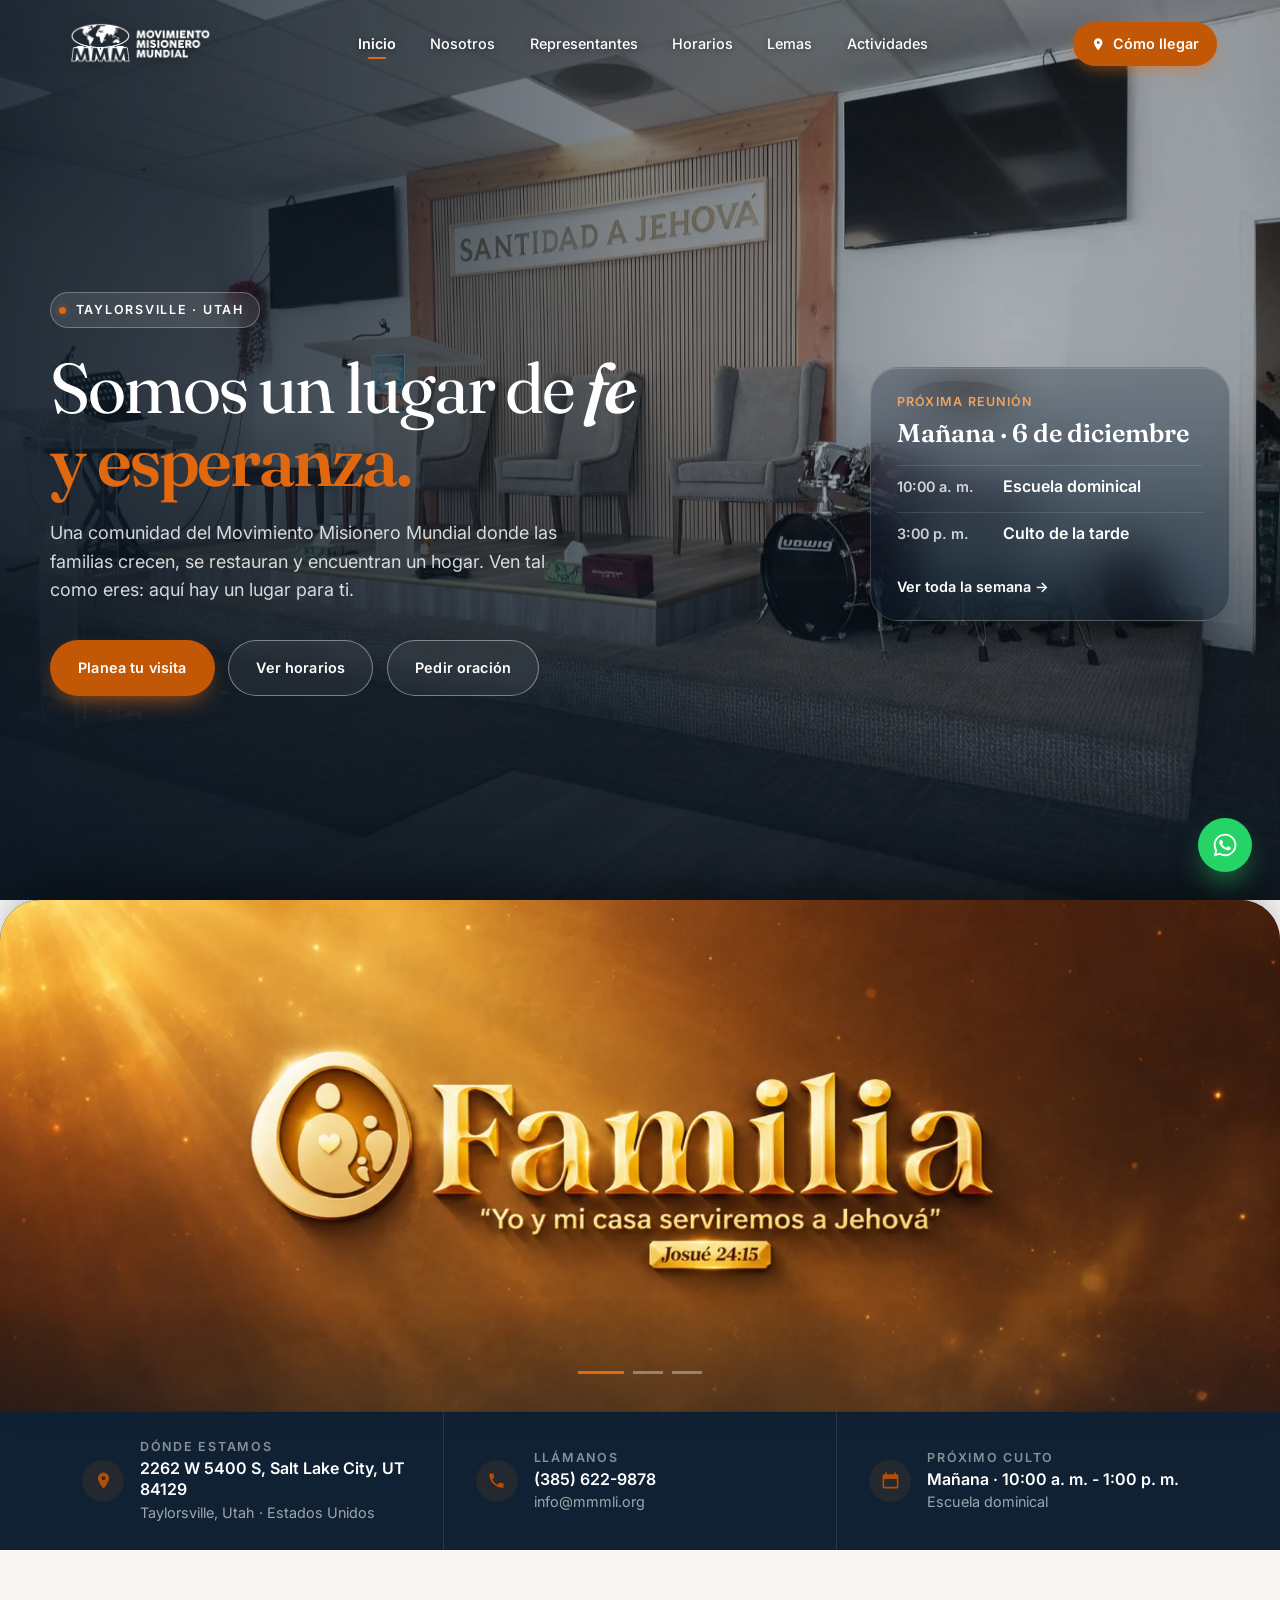
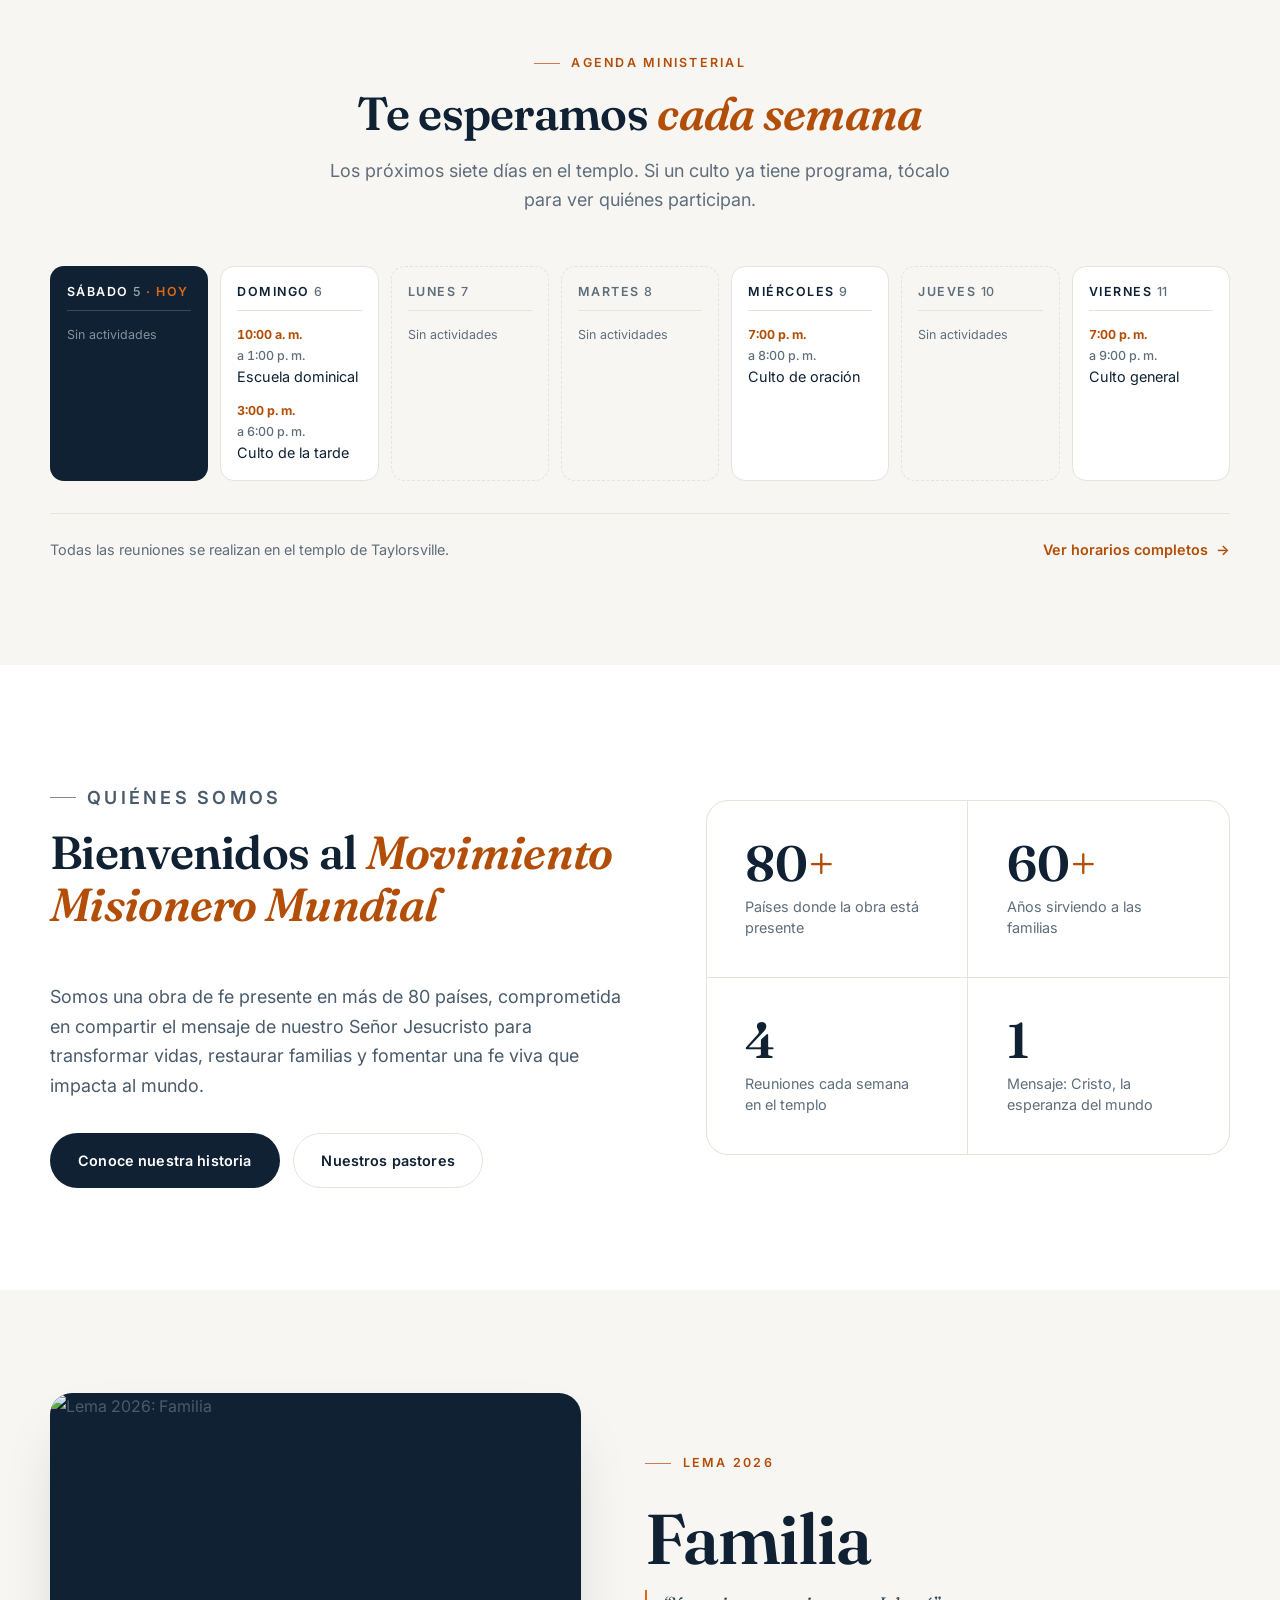
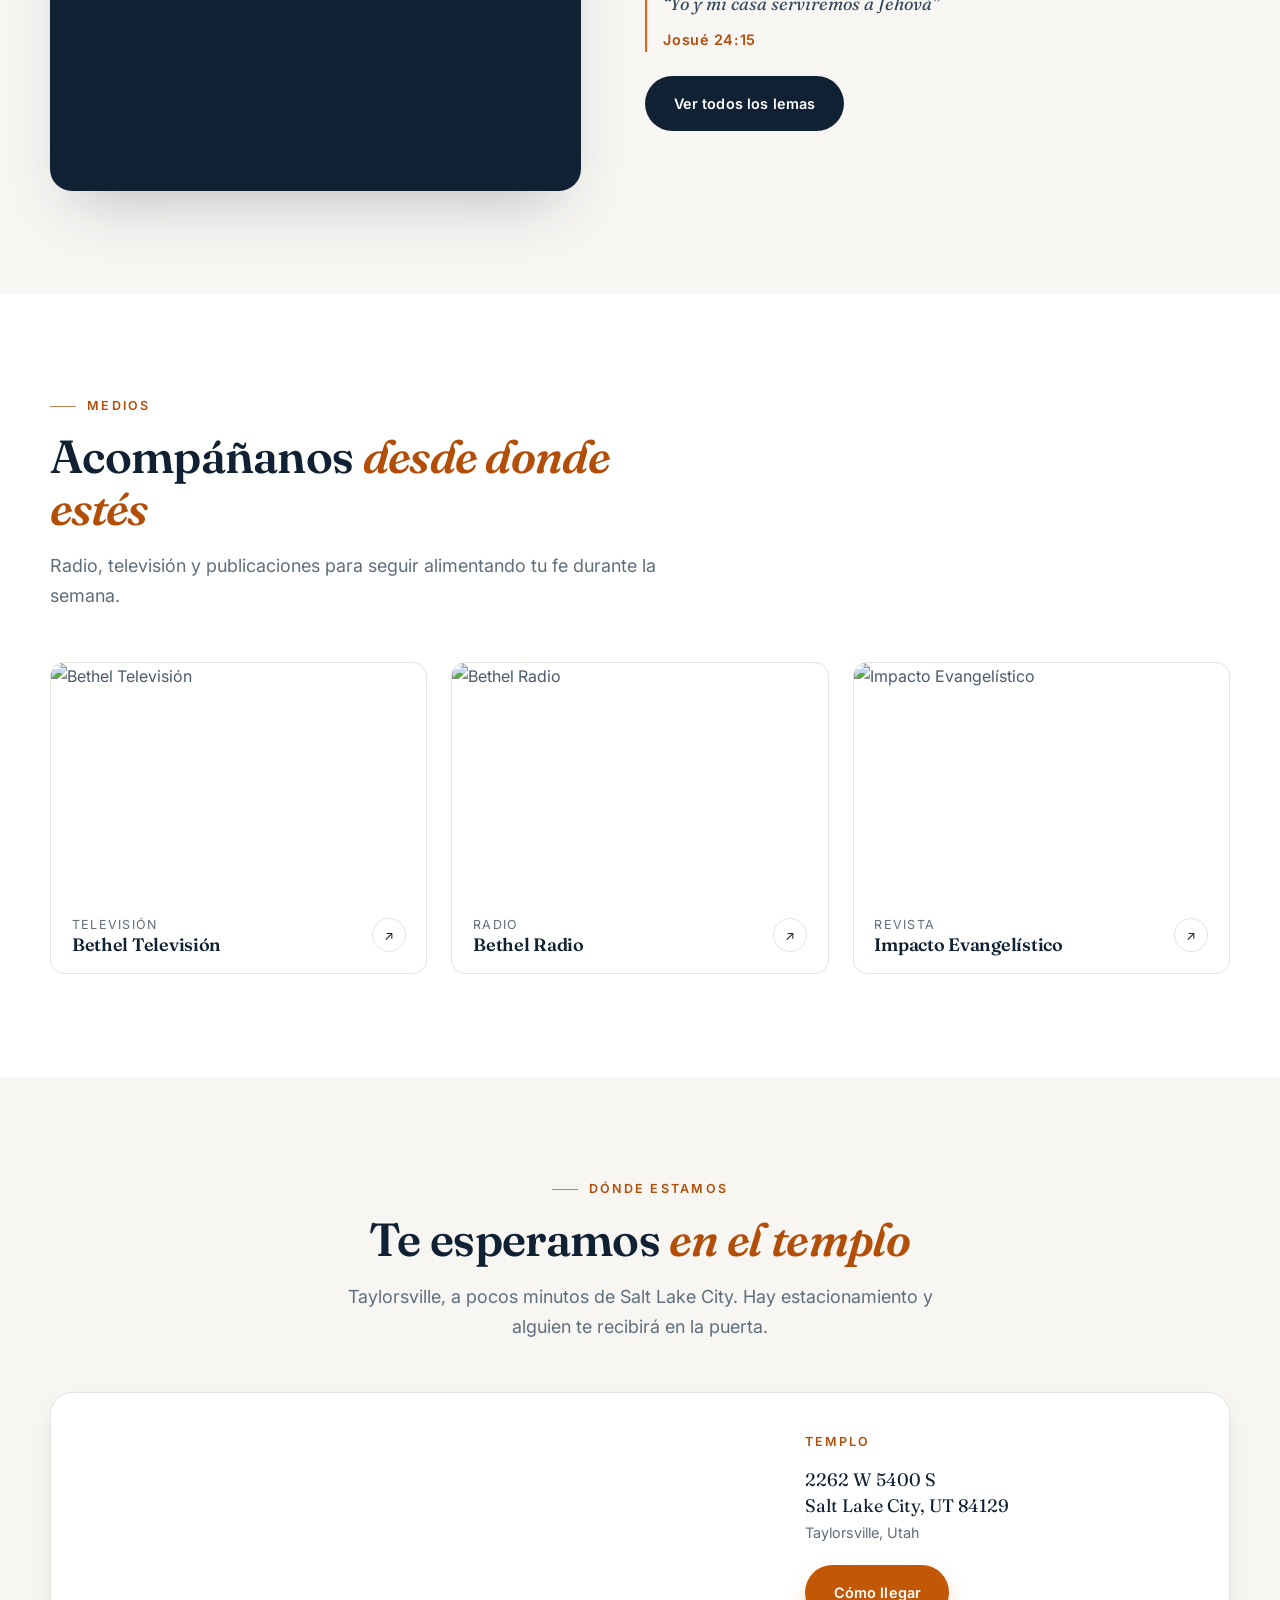
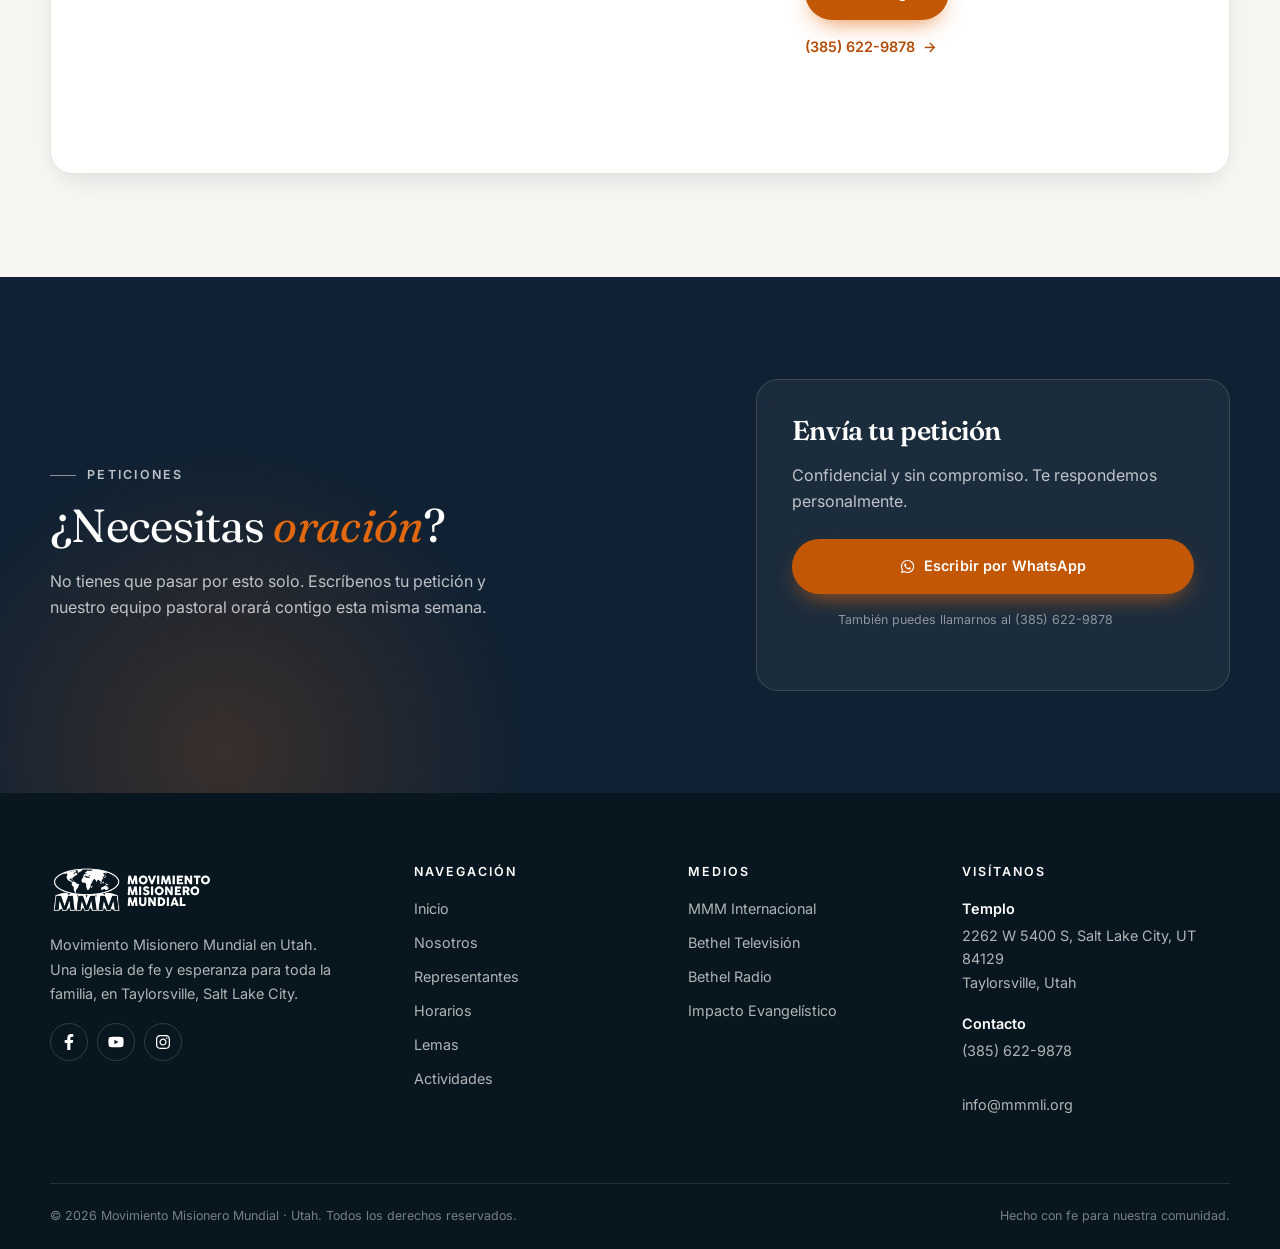
==== commit aeeab662: "Representantes por bloques y roles, y foto nueva de la portada - Cada representante tiene un grupo (" ====
--- a/index.html
+++ b/index.html
@@ -77,7 +77,7 @@
           <div class="portada__marco">
           <img
             class="portada__fondo"
-            src="img/fondos/imginicio.webp"
+            src="img/fondos/iglesia.webp"
             alt=""
             fetchpriority="high"
           />
--- a/css/style.css
+++ b/css/style.css
@@ -826,6 +826,168 @@
   background: linear-gradient(90deg, var(--acento), #f0a35c);
 }
 .tarjeta--sin-foto h3 { padding-top: 1.2rem; }
+
+/* Representantes por grupo -------------------------------------
+   Cuatro bloques: Pastoral (pastores y co-pastores destacados, y los
+   diáconos), Sociedades, Ministerios y Base. Cada tarjeta lleva el color de su rol (main.js ·
+   GRUPOS) en el borde, en la línea entre la foto y el detalle, en el
+   aro de la foto y en la etiqueta. Pastores y co-pastores van destacados, más grandes. */
+.equipo { display: flex; flex-direction: column; gap: clamp(3rem, 6vw, 4.5rem); }
+
+.equipo__cabeza {
+  position: relative;
+  display: flex;
+  flex-wrap: wrap;
+  align-items: baseline;
+  gap: .35rem 1.25rem;
+  margin-bottom: 1.5rem;
+  padding-bottom: .9rem;
+}
+
+/* La línea que divide cada bloque lleva sus colores (los de la tabla
+   de bloques). Pastoral y Base tienen dos: se reparten la línea */
+.equipo__cabeza::after {
+  content: "";
+  position: absolute;
+  inset: auto 0 0;
+  height: 3px;
+  border-radius: 3px;
+  background: var(--bloque, var(--linea));
+}
+/* Pastoral: la línea del bloque en azul (pastores); los diáconos y el
+   apoyo administrativo tienen la suya en naranja (equipo__subcabeza) */
+.equipo__grupo--pastoral    { --bloque: #1565C0; }
+.equipo__grupo--sociedades  { --bloque: #F9A825; }
+.equipo__grupo--ministerios { --bloque: #C8A415; }
+.equipo__grupo--base        { --bloque: linear-gradient(90deg, #BDBDBD 0 60%, #E0E0E0 60% 100%); }
+.equipo__titulo { font-size: var(--t-2xl); }
+.equipo__sub { color: var(--tenue); font-size: var(--t-sm); }
+
+.equipo__lista {
+  display: grid;
+  /* Lo bastante anchas para el círculo y el nombre lado a lado */
+  grid-template-columns: repeat(auto-fill, minmax(min(100%, 19rem), 1fr));
+  gap: var(--s-3);
+}
+.equipo__lista--destacada { grid-template-columns: repeat(auto-fit, minmax(min(100%, 30rem), 1fr)); }
+/* En el bloque Pastoral, los diáconos van debajo de los pastores,
+   con su propia línea de color */
+.equipo__lista + .equipo__lista { margin-top: var(--s-3); }
+.equipo__subcabeza {
+  position: relative;
+  margin: clamp(2rem, 4vw, 2.75rem) 0 1.25rem;
+  padding-bottom: .7rem;
+}
+.equipo__subcabeza::after {
+  content: "";
+  position: absolute;
+  inset: auto 0 0;
+  height: 3px;
+  border-radius: 3px;
+  background: var(--bloque);
+}
+.equipo__subtitulo { font-size: var(--t-lg); }
+
+.representante {
+  position: relative;
+  display: flex;
+  flex-direction: column;
+  gap: .85rem;
+  overflow: hidden;
+  padding: 1.6rem 1.5rem 1.5rem;
+  background: var(--papel);
+  /* El borde también en el color del rol */
+  border: 2px solid var(--rol);
+  border-radius: var(--radio);
+  transition: transform .35s var(--ease), box-shadow .35s var(--ease);
+}
+.representante:hover { transform: translateY(-4px); box-shadow: var(--sombra); }
+
+/* Arriba: la foto en un círculo y, a su lado, el nombre y el rol.
+   La línea que la separa del detalle va en el color del rol; con
+   un alto mínimo igual en todas, las líneas quedan parejas en la fila */
+.representante__cabeza {
+  display: flex;
+  align-items: center;
+  gap: 1rem;
+  min-height: calc(4.75rem + 1.1rem);
+  padding-bottom: 1.1rem;
+  border-bottom: 3px solid var(--rol);
+}
+
+/* El círculo lleva un aro del color del rol. Sin foto quedan las
+   iniciales sobre un tinte de ese color */
+.representante__foto {
+  position: relative;
+  flex: 0 0 auto;
+  display: grid;
+  place-items: center;
+  overflow: hidden;
+  width: 4.75rem;
+  height: 4.75rem;
+  border-radius: 50%;
+  background: var(--papel-2);
+  background: color-mix(in srgb, var(--rol) 22%, var(--papel-2));
+  box-shadow: 0 0 0 3px var(--papel), 0 0 0 5px var(--rol);
+}
+.representante__foto::before {
+  content: attr(data-iniciales);
+  font-family: var(--display);
+  font-size: 1.5rem;
+  font-weight: 600;
+  color: var(--ink);
+  opacity: .6;
+}
+.representante__foto img {
+  position: absolute;
+  inset: 0;
+  width: 100%;
+  height: 100%;
+  object-fit: cover;
+}
+
+.representante__quien {
+  display: flex;
+  flex-direction: column;
+  align-items: flex-start;
+  gap: .4rem;
+  min-width: 0;
+}
+.representante h3 { font-size: var(--t-xl); line-height: 1.15; overflow-wrap: anywhere; }
+
+/* El rol, con su color y el texto que contrasta */
+.representante__rol {
+  padding: .28rem .7rem;
+  border-radius: 999px;
+  background: var(--rol-etiqueta);
+  color: var(--rol-texto);
+  font-size: .7rem;
+  font-weight: 700;
+  letter-spacing: .06em;
+  text-transform: uppercase;
+}
+
+/* Debajo: el tipo (cargo libre) y la reseña */
+.representante__cargo {
+  color: var(--ink-suave);
+  font-size: var(--t-sm);
+  font-weight: 600;
+}
+.representante__resena { color: var(--tinta); font-size: var(--t-sm); line-height: 1.65; }
+
+/* Pastores y co-pastores: el mismo orden, todo más grande */
+.representante--destacada { padding: 2rem 2rem 1.85rem; }
+.representante--destacada .representante__foto { width: 6.5rem; height: 6.5rem; }
+.representante--destacada .representante__cabeza { min-height: calc(6.5rem + 1.1rem); }
+.representante--destacada .representante__foto::before { font-size: 2.1rem; }
+.representante--destacada h3 { font-size: var(--t-2xl); }
+.representante--destacada .representante__resena { font-size: var(--t-md); }
+
+@media (max-width: 640px) {
+  .representante--destacada { padding: 1.6rem 1.5rem 1.5rem; }
+  .representante--destacada .representante__foto { width: 5.25rem; height: 5.25rem; }
+  .representante--destacada .representante__cabeza { min-height: calc(5.25rem + 1.1rem); }
+}
 
 /* Datos cortos en fila (Cuándo, Lugar, Platillo…), usados en las
    actividades */
@@ -2223,9 +2385,10 @@
 
 
   /* Portada: igual que en pantalla grande, la foto a pantalla completa
-     y el mensaje encima. La foto es vertical, así que en el celular
-     entra casi entera: se ancla arriba para que el letrero se vea, y
-     el mensaje va abajo, sobre un velo que oscurece desde el pie.
+     y el mensaje encima. La foto es horizontal (el altar completo):
+     en el celular se ve la franja del medio, corrida apenas a la
+     izquierda para que entren el letrero "Santidad a Jehová" y el
+     púlpito; el mensaje va abajo, sobre un velo que oscurece desde el pie.
      El marco no se encoge (main.js no lo mueve en el celular) y la
      portada crece si el texto no entra en pantallas bajas. */
   .portada {
@@ -2242,7 +2405,7 @@
     border-radius: 0;
   }
 
-  .portada__fondo { object-position: center 18%; }
+  .portada__fondo { object-position: 44% center; }
 
   .portada__velo {
     background: linear-gradient(to top,
